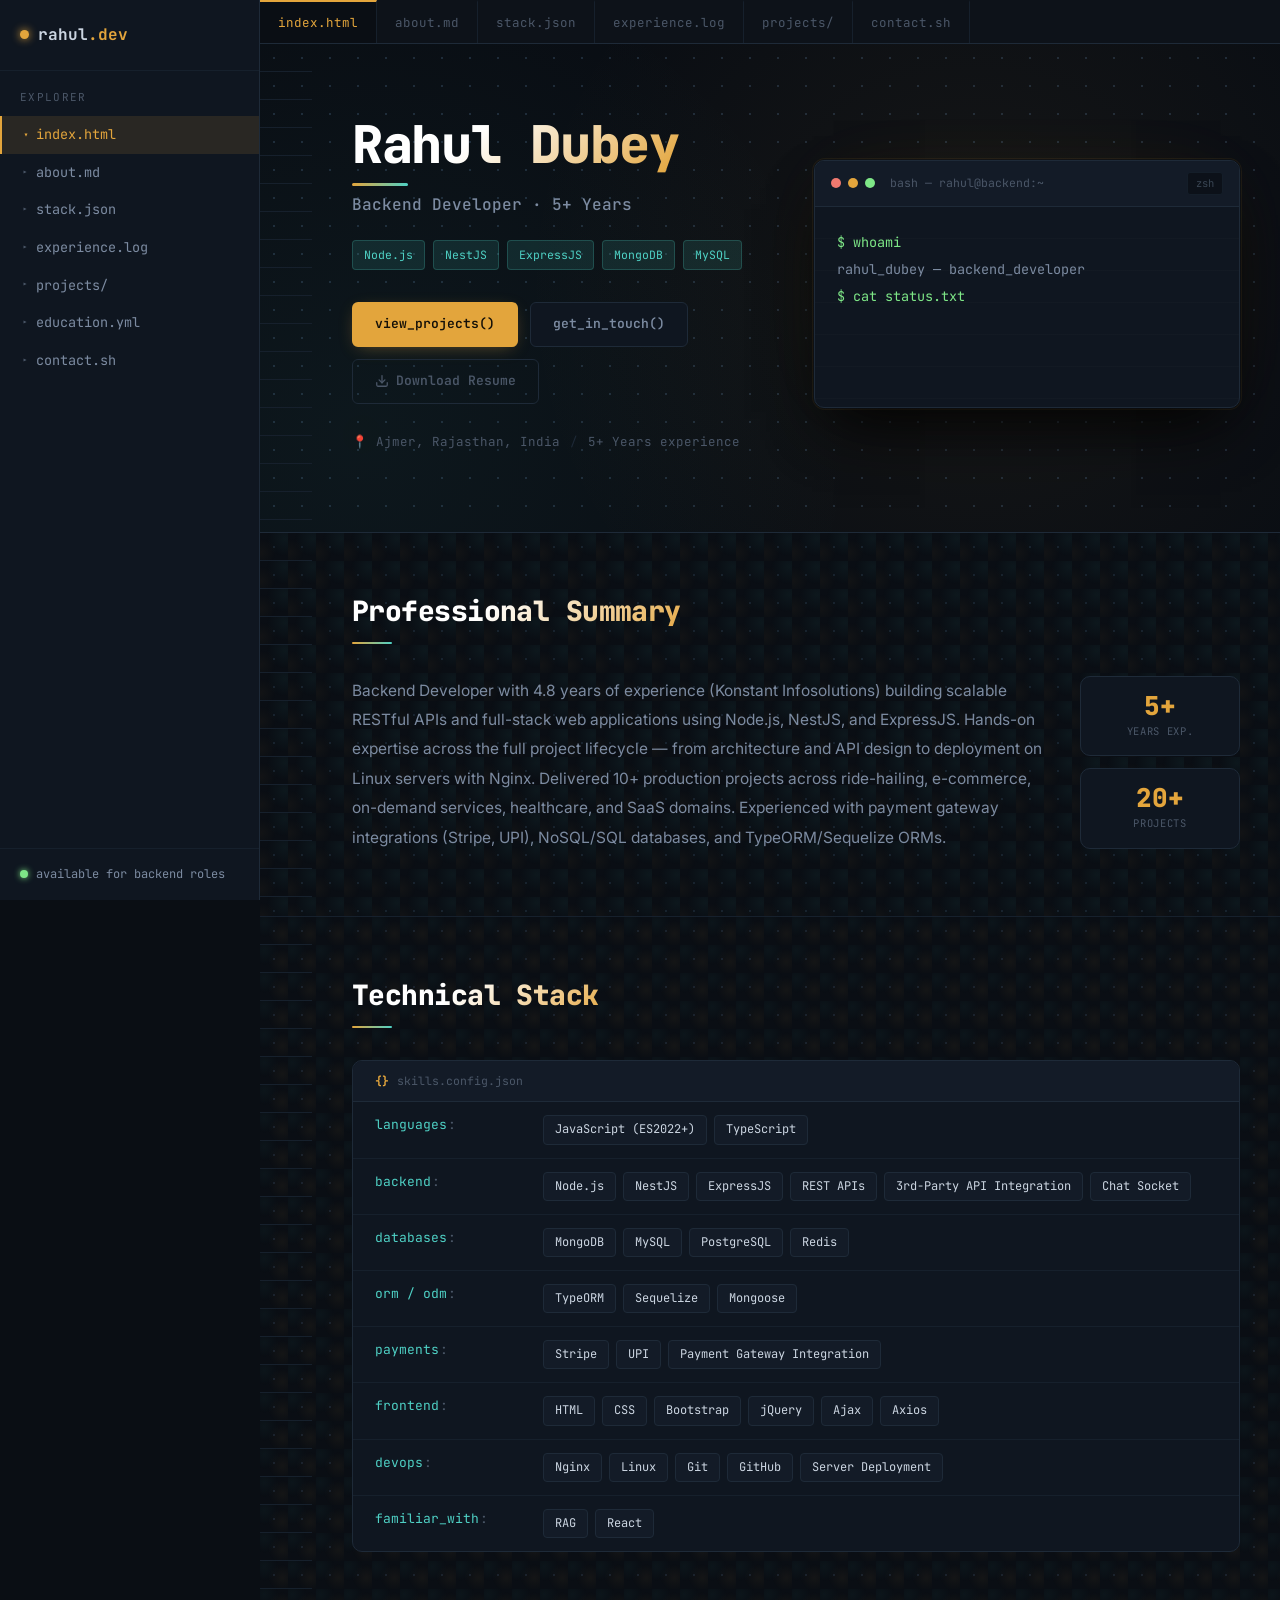
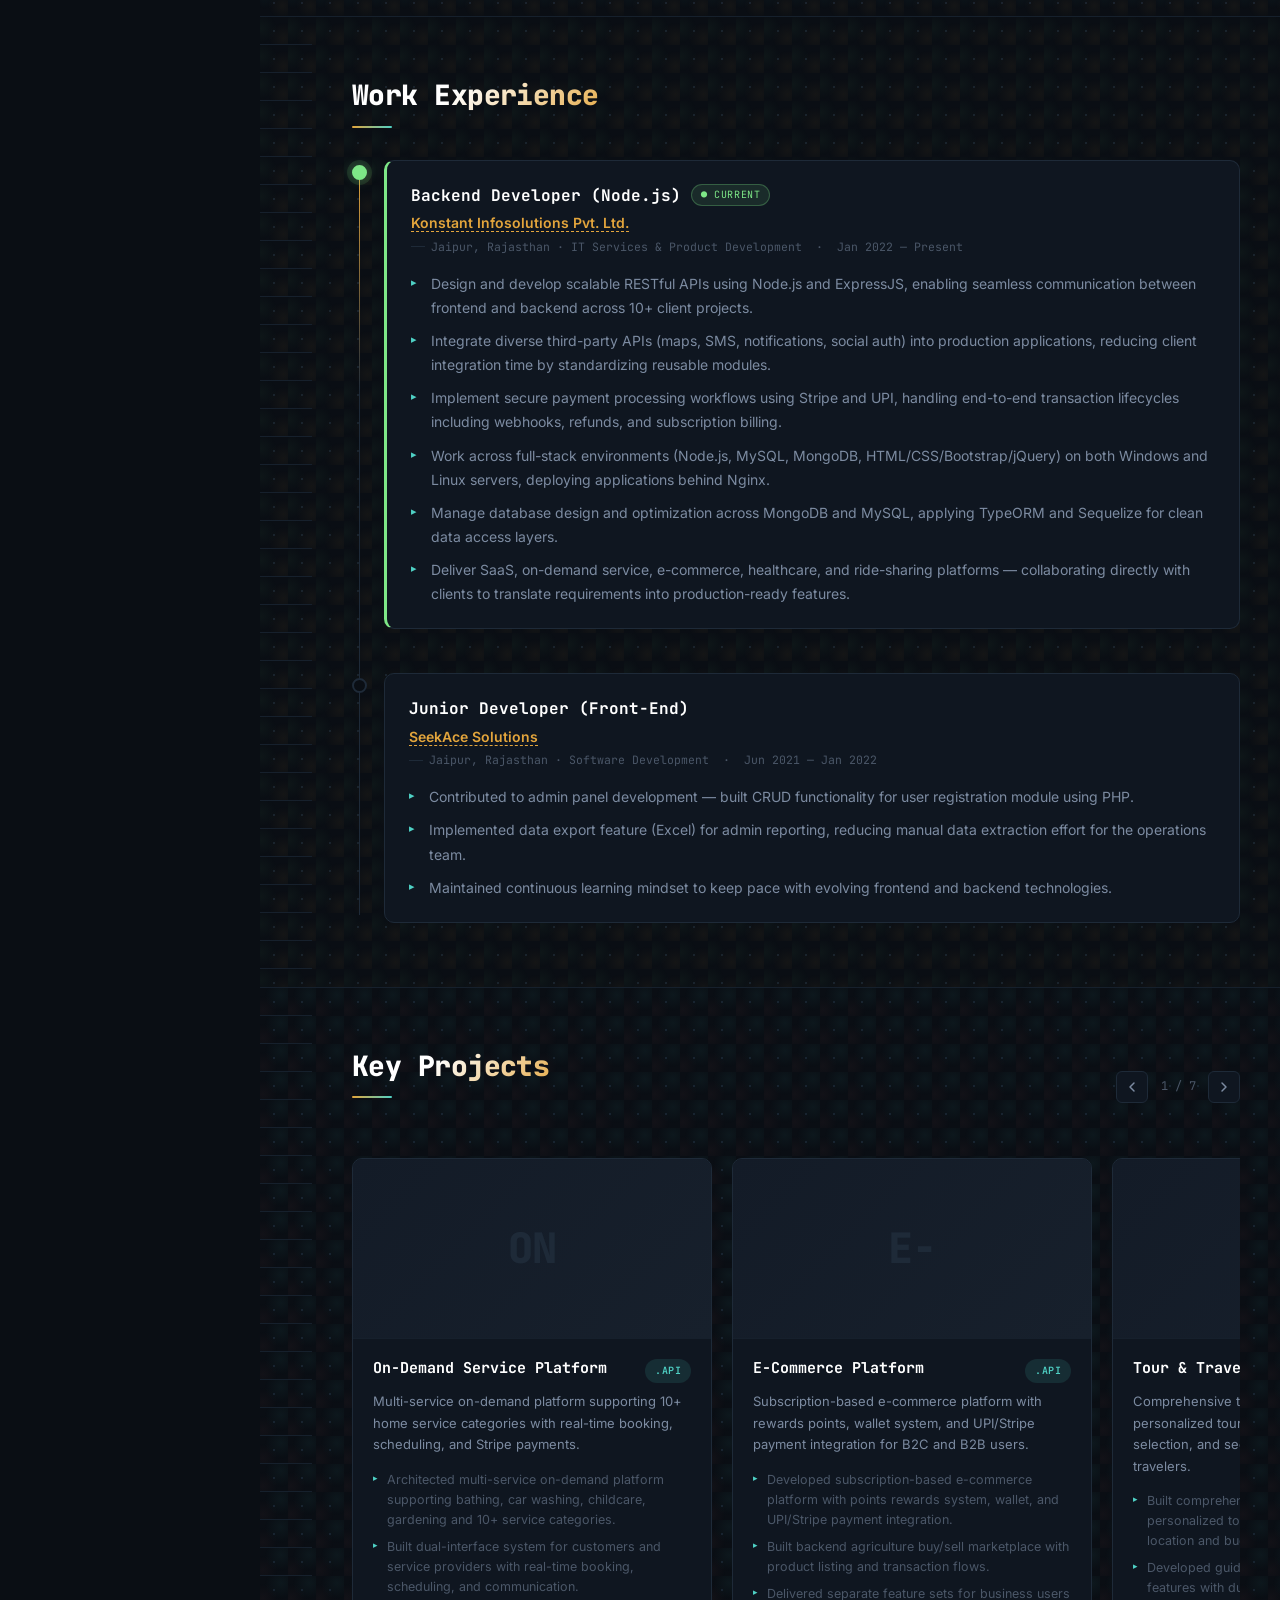
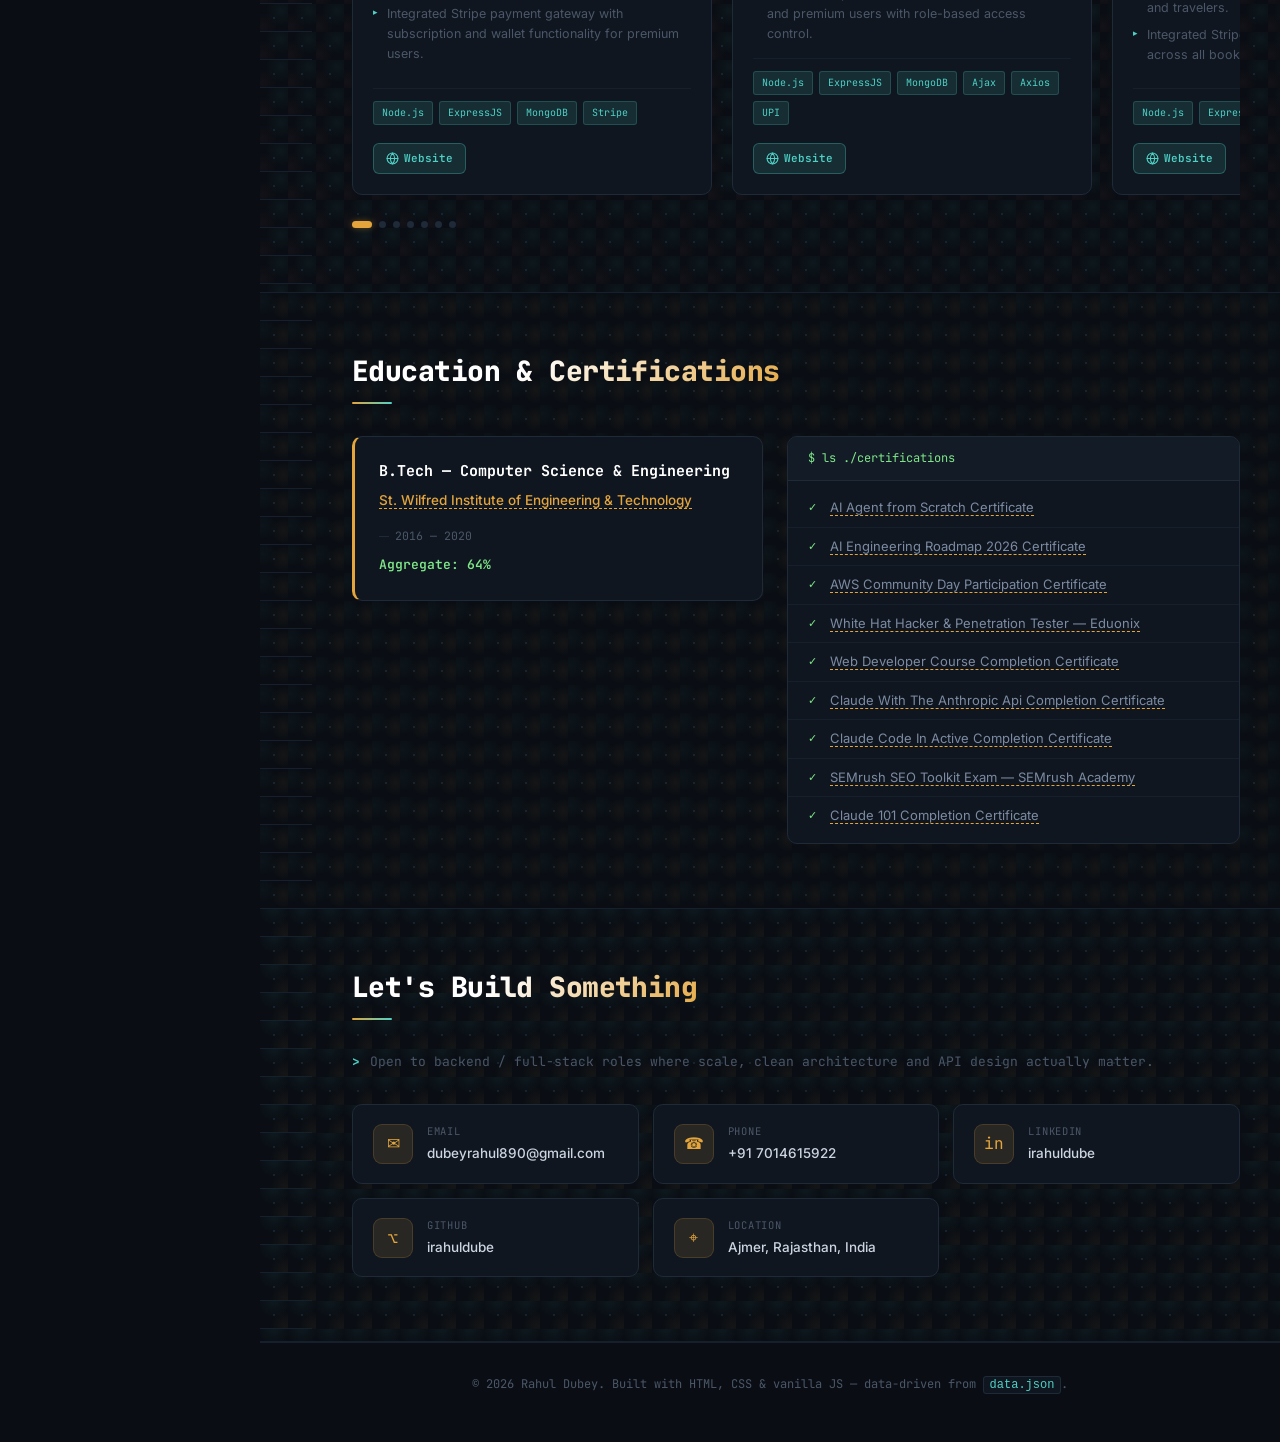
==== index.html @ 93c33868 "feat(portfolio): enhance resume data and developer experience - Add resume PDF file to portfolio (Ba" ====
<!DOCTYPE html>
<html lang="en">
<head>
<meta charset="UTF-8">
<meta name="viewport" content="width=device-width, initial-scale=1.0">
<title>Rahul Dubey — Backend Developer</title>
<meta name="description" content="Rahul Dubey — Backend Developer specializing in Node.js, NestJS, ExpressJS, MongoDB & MySQL. 5+ years building scalable RESTful APIs.">
<link rel="icon" href="data:image/svg+xml,<svg xmlns=%22http://www.w3.org/2000/svg%22 viewBox=%220 0 100 100%22><text y=%22.9em%22 font-size=%2290%22>⚙️</text></svg>">
<link rel="preconnect" href="https://fonts.googleapis.com">
<link rel="preconnect" href="https://fonts.gstatic.com" crossorigin>
<link href="https://fonts.googleapis.com/css2?family=JetBrains+Mono:wght@400;500;600;700;800&family=Inter:wght@400;500;600;700&display=swap" rel="stylesheet">
<link rel="stylesheet" href="style.css">
</head>
<body>

<!-- Boot / scanline overlay -->
<div class="boot-overlay" id="bootOverlay" aria-hidden="true">
  <div class="boot-text">
    <span class="boot-line">$ initializing session...</span>
    <span class="boot-line">$ loading data.json</span>
    <span class="boot-line">$ mounting components... <span class="boot-ok">OK</span></span>
  </div>
</div>

<div class="app" id="app">

  <!-- ============ SIDEBAR (file explorer) ============ -->
  <aside class="sidebar" id="sidebar">
    <div class="sidebar-brand">
      <span class="brand-dot"></span>
      <span class="brand-text">rahul<span class="accent">.dev</span></span>
    </div>

    <nav class="explorer" aria-label="Section navigation">
      <p class="explorer-label">EXPLORER</p>
      <ul class="file-tree">
        <li><a href="#hero" class="file-item active" data-target="hero"><span class="file-icon">▸</span>index.html</a></li>
        <li><a href="#about" class="file-item" data-target="about"><span class="file-icon">▸</span>about.md</a></li>
        <li><a href="#skills" class="file-item" data-target="skills"><span class="file-icon">▸</span>stack.json</a></li>
        <li><a href="#experience" class="file-item" data-target="experience"><span class="file-icon">▸</span>experience.log</a></li>
        <li><a href="#projects" class="file-item" data-target="projects"><span class="file-icon">▸</span>projects/</a></li>
        <li><a href="#education" class="file-item" data-target="education"><span class="file-icon">▸</span>education.yml</a></li>
        <li><a href="#contact" class="file-item" data-target="contact"><span class="file-icon">▸</span>contact.sh</a></li>
      </ul>
    </nav>

    <div class="sidebar-footer">
      <span class="status-dot" id="statusDot"></span>
      <span id="statusText">available for backend roles</span>
    </div>
  </aside>

  <!-- ============ MOBILE TOPBAR ============ -->
  <header class="topbar">
    <button class="menu-btn" id="menuBtn" aria-label="Toggle navigation" aria-expanded="false">
      <span></span><span></span><span></span>
    </button>
    <span class="topbar-title">irahuldube<span class="accent">.dev</span></span>
    <a class="topbar-cta" href="#contact">Contact</a>
  </header>

  <!-- ============ MAIN EDITOR PANE ============ -->
  <main class="editor" id="editor">

    <!-- Tab bar -->
    <div class="tabbar" id="tabbar">
      <button class="tab active" data-target="hero">index.html</button>
      <button class="tab" data-target="about">about.md</button>
      <button class="tab" data-target="skills">stack.json</button>
      <button class="tab" data-target="experience">experience.log</button>
      <button class="tab" data-target="projects">projects/</button>
      <button class="tab" data-target="contact">contact.sh</button>
    </div>

    <div class="editor-body">

      <!-- ===================== HERO ===================== -->
      <section id="hero" class="section hero-section">
        <div class="hero-bg-grid" aria-hidden="true"></div>
        <div class="gutter" aria-hidden="true"></div>
        <div class="section-content">

          <div class="hero-meta">
            <h1 id="heroName" class="hero-name"></h1>
            <p id="heroTitle" class="hero-title"></p>
            <div class="hero-tags" id="heroStack"></div>
            <div class="hero-actions">
              <a href="#projects" class="btn btn-primary">view_projects()</a>
              <a href="#contact" class="btn btn-ghost">get_in_touch()</a>
              <a id="resumeBtn" href="#" download class="btn btn-download" aria-label="Download Resume">
                <svg width="14" height="14" viewBox="0 0 24 24" fill="none" stroke="currentColor" stroke-width="2.2" stroke-linecap="round" stroke-linejoin="round" aria-hidden="true"><path d="M21 15v4a2 2 0 0 1-2 2H5a2 2 0 0 1-2-2v-4"/><polyline points="7 10 12 15 17 10"/><line x1="12" y1="15" x2="12" y2="3"/></svg>
                Download Resume
              </a>
            </div>
            <div class="hero-meta-row">
              <span id="heroLocation"></span>
              <span class="sep">/</span>
              <span id="heroExperience"></span>
            </div>
          </div>

          <div class="hero-terminal-wrap">
            <div class="terminal-window">
              <div class="terminal-titlebar">
                <span class="dot red"></span><span class="dot yellow"></span><span class="dot green"></span>
                <span class="terminal-name">bash — rahul@backend:~</span>
                <span class="terminal-tab-indicator">zsh</span>
              </div>
              <div class="terminal-body" id="terminalBody"></div>
            </div>
            <div class="terminal-glow" aria-hidden="true"></div>
          </div>

        </div>
      </section>

      <!-- ===================== ABOUT ===================== -->
      <section id="about" class="section">
        <div class="gutter" data-lines="10"></div>
        <div class="section-content">
          <h2 class="section-title">Professional Summary</h2>
          <div class="about-inner">
            <p class="prose" id="summaryText"></p>
            <div class="about-stats" id="aboutStats"></div>
          </div>
        </div>
      </section>

      <!-- ===================== SKILLS ===================== -->
      <section id="skills" class="section">
        <div class="gutter" data-lines="30"></div>
        <div class="section-content">
          <h2 class="section-title">Technical Stack</h2>
          <div class="config-block" id="skillsBlock">
            <div class="config-block-header">skills.config.json</div>
          </div>
        </div>
      </section>

      <!-- ===================== EXPERIENCE ===================== -->
      <section id="experience" class="section">
        <div class="gutter" data-lines="40"></div>
        <div class="section-content">
          <h2 class="section-title">Work Experience</h2>
          <div class="timeline" id="experienceList"></div>
        </div>
      </section>

      <!-- ===================== PROJECTS ===================== -->
      <section id="projects" class="section">
        <div class="gutter" data-lines="45"></div>
        <div class="section-content projects-section-content">
          <div class="projects-header">
            <h2 class="section-title">Key Projects</h2>
            <div class="carousel-nav" aria-label="Project navigation">
              <button class="carousel-btn" id="carouselPrev" aria-label="Previous project">
                <svg width="16" height="16" viewBox="0 0 24 24" fill="none" stroke="currentColor" stroke-width="2.2" stroke-linecap="round" stroke-linejoin="round"><polyline points="15 18 9 12 15 6"/></svg>
              </button>
              <span class="carousel-count" id="carouselCount"></span>
              <button class="carousel-btn" id="carouselNext" aria-label="Next project">
                <svg width="16" height="16" viewBox="0 0 24 24" fill="none" stroke="currentColor" stroke-width="2.2" stroke-linecap="round" stroke-linejoin="round"><polyline points="9 18 15 12 9 6"/></svg>
              </button>
            </div>
          </div>
          <div class="carousel-track-outer">
            <div class="project-carousel" id="projectCarousel"></div>
          </div>
          <div class="carousel-dots" id="carouselDots"></div>
        </div>
      </section>

      <!-- ===================== EDUCATION + CERTS ===================== -->
      <section id="education" class="section">
        <div class="gutter" data-lines="20"></div>
        <div class="section-content">
          <h2 class="section-title">Education &amp; Certifications</h2>
          <div class="edu-cert-grid">
            <div class="edu-block" id="eduBlock"></div>
            <div class="cert-block">
              <p class="cert-heading">$ ls ./certifications</p>
              <ul class="cert-list" id="certList"></ul>
            </div>
          </div>
        </div>
      </section>

      <!-- ===================== CONTACT ===================== -->
      <section id="contact" class="section contact-section">
        <div class="gutter" data-lines="15"></div>
        <div class="section-content">
          <h2 class="section-title">Let's Build Something</h2>
          <p class="contact-intro">Open to backend / full-stack roles where scale, clean architecture and API design actually matter.</p>
          <div class="contact-grid" id="contactGrid"></div>
        </div>
      </section>

      <footer class="site-footer">
        <p>&copy; <span id="year"></span> <span id="footerName"></span>. Built with HTML, CSS &amp; vanilla JS — data-driven from <code>data.json</code>.</p>
      </footer>

    </div>
  </main>
</div>

<script src="script.js"></script>
</body>
</html>
---- style.css ----
/* =========================================================
   TOKENS
========================================================= */
:root{
  --bg:            #0a0e14;
  --bg-editor:     #0d1219;
  --panel:         #0f1620;
  --panel-alt:     #131b27;
  --panel-hover:   #17202c;
  --border:        #1e2a38;
  --border-soft:   #16202c;

  --text:          #cbd5e1;
  --text-dim:      #7c8ba1;
  --text-faint:    #4b5768;

  --accent:        #e3a53c;   /* amber - primary */
  --accent-soft:   rgba(227,165,60,.12);
  --accent-2:      #4fd1c5;   /* teal - links / secondary */
  --accent-2-soft: rgba(79,209,197,.12);
  --accent-3:      #f0796f;   /* soft red - dot/tags */
  --mono-green:    #7ee787;   /* terminal prompt green */

  --font-mono: 'JetBrains Mono', ui-monospace, SFMono-Regular, Menlo, monospace;
  --font-body: 'Inter', -apple-system, BlinkMacSystemFont, sans-serif;

  --sidebar-w: 260px;
  --radius: 6px;
  --radius-lg: 10px;
}

*{ box-sizing:border-box; margin:0; padding:0; }
html{ scroll-behavior:smooth; }
body{
  background:var(--bg);
  color:var(--text);
  font-family:var(--font-body);
  font-size:15px;
  line-height:1.6;
  -webkit-font-smoothing:antialiased;
}
a{ color:inherit; text-decoration:none; }
ul{ list-style:none; }
img{ max-width:100%; display:block; }

::selection{ background:var(--accent-soft); color:var(--accent); }

::-webkit-scrollbar{ width:10px; height:10px; }
::-webkit-scrollbar-track{ background:var(--bg); }
::-webkit-scrollbar-thumb{ background:var(--border); border-radius:5px; }
::-webkit-scrollbar-thumb:hover{ background:#2a3a4d; }

:focus-visible{
  outline:2px solid var(--accent-2);
  outline-offset:2px;
  border-radius:2px;
}

@media (prefers-reduced-motion: reduce){
  *{ animation-duration:.01ms !important; animation-iteration-count:1 !important; transition-duration:.01ms !important; scroll-behavior:auto !important; }
}

/* =========================================================
   BOOT OVERLAY
========================================================= */
.boot-overlay{
  position:fixed; inset:0; z-index:999;
  background:var(--bg);
  display:flex; align-items:center; justify-content:center;
  font-family:var(--font-mono);
  animation: bootFade 1.4s ease forwards;
  animation-delay:.9s;
}
.boot-text{ display:flex; flex-direction:column; gap:8px; }
.boot-line{
  color:var(--text-dim); font-size:13px; opacity:0;
  animation: bootLine .4s ease forwards;
}
.boot-line:nth-child(1){ animation-delay:.05s; }
.boot-line:nth-child(2){ animation-delay:.35s; }
.boot-line:nth-child(3){ animation-delay:.65s; }
.boot-ok{ color:var(--mono-green); font-weight:600; }
@keyframes bootLine{ from{opacity:0; transform:translateY(4px);} to{opacity:1; transform:translateY(0);} }
@keyframes bootFade{ 0%,80%{opacity:1; visibility:visible;} 100%{opacity:0; visibility:hidden; pointer-events:none;} }

/* =========================================================
   LAYOUT SHELL
========================================================= */
.app{
  display:flex;
  min-height:100vh;
}

/* ---------- Sidebar ---------- */
.sidebar{
  width:var(--sidebar-w);
  flex-shrink:0;
  background:var(--panel);
  border-right:1px solid var(--border);
  position:sticky;
  top:0;
  height:100vh;
  display:flex;
  flex-direction:column;
  padding:22px 0 16px;
}
.sidebar-brand{
  display:flex; align-items:center; gap:9px;
  padding:0 20px 22px;
  font-family:var(--font-mono);
  font-weight:700;
  font-size:16px;
  border-bottom:1px solid var(--border-soft);
  margin-bottom:18px;
}
.brand-dot{
  width:9px; height:9px; border-radius:50%;
  background:var(--accent);
  box-shadow:0 0 8px var(--accent);
}
.accent{ color:var(--accent); }

.explorer-label{
  font-family:var(--font-mono);
  font-size:11px;
  letter-spacing:.12em;
  color:var(--text-faint);
  padding:0 20px 10px;
}
.file-tree{ display:flex; flex-direction:column; }
.file-item{
  display:flex; align-items:center; gap:8px;
  padding:8px 20px;
  font-family:var(--font-mono);
  font-size:13.5px;
  color:var(--text-dim);
  border-left:2px solid transparent;
  transition:.15s ease;
}
.file-icon{ font-size:10px; color:var(--text-faint); transition:.15s ease; }
.file-item:hover{ background:var(--panel-hover); color:var(--text); }
.file-item.active{
  color:var(--accent);
  background:var(--accent-soft);
  border-left-color:var(--accent);
}
.file-item.active .file-icon{ color:var(--accent); transform:rotate(90deg); }

.sidebar-footer{
  margin-top:auto;
  padding:16px 20px 0;
  border-top:1px solid var(--border-soft);
  display:flex; align-items:center; gap:8px;
  font-family:var(--font-mono);
  font-size:12px;
  color:var(--text-dim);
}
.status-dot{
  width:8px; height:8px; border-radius:50%;
  background:var(--mono-green);
  box-shadow:0 0 6px var(--mono-green);
  flex-shrink:0;
  animation:pulse 2s ease-in-out infinite;
}
@keyframes pulse{ 0%,100%{opacity:1;} 50%{opacity:.4;} }

/* ---------- Mobile topbar ---------- */
.topbar{
  display:none;
  position:sticky; top:0; z-index:50;
  background:var(--panel);
  border-bottom:1px solid var(--border);
  align-items:center;
  gap:14px;
  padding:14px 16px;
}
.menu-btn{
  background:none; border:none; cursor:pointer;
  width:22px; height:16px;
  display:flex; flex-direction:column; justify-content:space-between;
}
.menu-btn span{ display:block; height:2px; background:var(--text); border-radius:2px; }
.topbar-title{ font-family:var(--font-mono); font-weight:700; font-size:15px; flex:1; }
.topbar-cta{
  font-family:var(--font-mono); font-size:12.5px;
  color:var(--accent); border:1px solid var(--accent); border-radius:5px;
  padding:6px 12px;
}

/* =========================================================
   EDITOR / MAIN
========================================================= */
.editor{ flex:1; min-width:0; }

.tabbar{
  display:flex;
  background:var(--bg-editor);
  border-bottom:1px solid var(--border);
  position:sticky; top:0; z-index:40;
  overflow-x:auto;
  scrollbar-width:none;
}
.tabbar::-webkit-scrollbar{ display:none; }
.tab{
  font-family:var(--font-mono);
  font-size:12.5px;
  color:var(--text-faint);
  background:transparent;
  border:none; border-right:1px solid var(--border-soft);
  padding:12px 18px;
  cursor:pointer;
  white-space:nowrap;
  border-top:2px solid transparent;
  transition:.15s ease;
}
.tab:hover{ color:var(--text-dim); background:var(--panel); }
.tab.active{
  color:var(--accent);
  background:var(--bg);
  border-top-color:var(--accent);
}

.editor-body{ background:var(--bg); }

/* =========================================================
   SECTION SHARED BACKGROUND — matches hero dot-grid style
========================================================= */
.section{
  display:flex;
  border-bottom:1px solid var(--border-soft);
  scroll-margin-top:46px;
  position:relative;
  overflow:hidden;
}

/* per-section radial accent glows */
#about::before,
#skills::before,
#experience::before,
#projects::before,
#education::before,
#contact::before{
  content:'';
  position:absolute;
  inset:0;
  pointer-events:none;
  z-index:0;
  background-size: 28px 28px;
  background-image:
    radial-gradient(ellipse 1px 1px at center, var(--border-soft) 1px, transparent 0);
}
#about::before{
  background-image:
    radial-gradient(circle at 90% 20%, rgba(79,209,197,.05) 0%, transparent 55%),
    radial-gradient(circle at 5% 70%,  rgba(227,165,60,.04) 0%, transparent 45%),
    radial-gradient(ellipse 1px 1px at center, var(--border-soft) 1px, transparent 0);
}
#skills::before{
  background-image:
    radial-gradient(circle at 80% 60%, rgba(227,165,60,.05) 0%, transparent 50%),
    radial-gradient(circle at 15% 20%, rgba(79,209,197,.04) 0%, transparent 45%),
    radial-gradient(ellipse 1px 1px at center, var(--border-soft) 1px, transparent 0);
}
#experience::before{
  background-image:
    radial-gradient(circle at 5% 40%,  rgba(126,231,135,.04) 0%, transparent 50%),
    radial-gradient(circle at 85% 75%, rgba(227,165,60,.05) 0%, transparent 50%),
    radial-gradient(ellipse 1px 1px at center, var(--border-soft) 1px, transparent 0);
}
#projects::before{
  background-image:
    radial-gradient(circle at 75% 25%, rgba(79,209,197,.05) 0%, transparent 55%),
    radial-gradient(circle at 10% 80%, rgba(240,121,111,.04) 0%, transparent 45%),
    radial-gradient(ellipse 1px 1px at center, var(--border-soft) 1px, transparent 0);
}
#education::before{
  background-image:
    radial-gradient(circle at 85% 50%, rgba(227,165,60,.05) 0%, transparent 50%),
    radial-gradient(circle at 10% 30%, rgba(79,209,197,.04) 0%, transparent 45%),
    radial-gradient(ellipse 1px 1px at center, var(--border-soft) 1px, transparent 0);
}
#contact::before{
  background-image:
    radial-gradient(circle at 50% 0%,  rgba(79,209,197,.06) 0%, transparent 55%),
    radial-gradient(circle at 90% 90%, rgba(227,165,60,.05) 0%, transparent 45%),
    radial-gradient(ellipse 1px 1px at center, var(--border-soft) 1px, transparent 0);
}

/* push section content above the pseudo bg */
.section > .gutter,
.section > .section-content{
  position:relative;
  z-index:1;
}

.hero-section{ border-bottom:1px solid var(--border); }

/* ---- Section title — gradient + underline bar like hero name ---- */
.section-eyebrow{
  font-family:var(--font-mono);
  font-size:12px;
  color:var(--accent-2);
  margin-bottom:10px;
  letter-spacing:.04em;
  display:flex;
  align-items:center;
  gap:8px;
}
.section-eyebrow::before{
  content:'';
  display:inline-block;
  width:16px; height:1px;
  background:var(--accent-2);
  opacity:.5;
}

.section-title{
  font-family:var(--font-mono);
  font-weight:800;
  font-size:clamp(20px, 2.8vw, 28px);
  letter-spacing:-.02em;
  margin-bottom:32px;
  background:linear-gradient(135deg, #fff 40%, var(--accent) 100%);
  -webkit-background-clip:text;
  -webkit-text-fill-color:transparent;
  background-clip:text;
  display:inline-block;
}
.section-title::after{
  content:'';
  display:block;
  width:40px;
  height:2px;
  background:linear-gradient(90deg, var(--accent), var(--accent-2));
  border-radius:2px;
  margin-top:8px;
  -webkit-text-fill-color:initial;
}

.gutter{
  width:52px;
  flex-shrink:0;
  padding-top:56px;
  text-align:right;
  font-family:var(--font-mono);
  font-size:11.5px;
  color:var(--text-faint);
  user-select:none;
  display:none;
}
@media (min-width: 860px){ .gutter{ display:block; } }
.gutter::before{
  content: attr(data-lines);
  display:none;
}
.gutter{
  counter-reset: line;
}
.gutter{
  background-image: repeating-linear-gradient(
    to bottom,
    transparent 0,
    transparent 27px,
    var(--border-soft) 27px,
    var(--border-soft) 28px
  );
}

.section-content{
  flex:1;
  min-width:0;
  padding:56px 40px 64px;
}

.prose{
  color:var(--text-dim);
  font-size:15.5px;
  line-height:1.9;
}

/* =========================================================
   HERO
========================================================= */
.hero-section{
  position:relative;
  overflow:hidden;
  border-bottom:1px solid var(--border);
}

/* Dot-grid background */
.hero-bg-grid{
  position:absolute;
  inset:0;
  background-image:
    radial-gradient(circle at 70% 50%, rgba(227,165,60,.06) 0%, transparent 60%),
    radial-gradient(circle at 10% 80%, rgba(79,209,197,.05) 0%, transparent 50%),
    radial-gradient(ellipse 1px 1px at center, var(--border) 1px, transparent 0);
  background-size: auto, auto, 28px 28px;
  pointer-events:none;
  z-index:0;
}

.hero-section .section-content{
  position:relative;
  z-index:1;
  display:grid;
  grid-template-columns:1fr 1.05fr;
  gap:56px;
  align-items:center;
  padding-top:72px;
  padding-bottom:80px;
}

/* ---- Hero meta (left col) ---- */
.hero-eyebrow{
  display:flex;
  align-items:center;
  gap:8px;
  margin-bottom:20px;
}
.hero-eyebrow-dot{
  width:7px; height:7px; border-radius:50%;
  background:var(--mono-green);
  box-shadow:0 0 8px var(--mono-green);
  animation:pulse 2s ease-in-out infinite;
  flex-shrink:0;
}
.hero-eyebrow-text{
  font-family:var(--font-mono);
  font-size:12px;
  color:var(--text-faint);
  letter-spacing:.04em;
}

.hero-name{
  font-family:var(--font-mono);
  font-weight:800;
  font-size:clamp(32px, 4.8vw, 52px);
  letter-spacing:-.025em;
  line-height:1.1;
  margin-bottom:6px;

  /* gradient text */
  background:linear-gradient(135deg, #fff 30%, var(--accent) 80%, #f0b756 100%);
  -webkit-background-clip:text;
  -webkit-text-fill-color:transparent;
  background-clip:text;
}

/* animated underline accent */
.hero-name::after{
  content:'';
  display:block;
  width:56px;
  height:3px;
  background:linear-gradient(90deg, var(--accent), var(--accent-2));
  border-radius:2px;
  margin-top:10px;
  animation:slideIn .6s ease forwards;
}
@keyframes slideIn{
  from{ width:0; opacity:0; }
  to{ width:56px; opacity:1; }
}

.hero-title{
  font-family:var(--font-mono);
  font-size:16px;
  color:var(--text-dim);
  font-weight:500;
  margin-bottom:22px;
  margin-top:4px;
}
.hero-title span.hl{ color:var(--accent-2); }

.hero-tags{
  display:flex;
  flex-wrap:wrap;
  gap:8px;
  margin-bottom:32px;
}
.hero-tags .tag{
  font-family:var(--font-mono);
  font-size:11.5px;
  color:var(--accent-2);
  background:var(--accent-2-soft);
  border:1px solid rgba(79,209,197,.22);
  border-radius:4px;
  padding:5px 11px;
  transition:.15s ease;
}
.hero-tags .tag:hover{
  background:rgba(79,209,197,.18);
  border-color:rgba(79,209,197,.5);
}

.hero-actions{
  display:flex;
  gap:12px;
  flex-wrap:wrap;
  margin-bottom:28px;
}

.btn{
  font-family:var(--font-mono);
  font-size:13px;
  font-weight:600;
  padding:11px 22px;
  border-radius:var(--radius);
  transition:.18s ease;
  border:1px solid transparent;
  display:inline-flex;
  align-items:center;
  gap:6px;
  position:relative;
  overflow:hidden;
}
.btn::before{
  content:'';
  position:absolute;
  inset:0;
  background:rgba(255,255,255,.06);
  opacity:0;
  transition:.18s ease;
}
.btn:hover::before{ opacity:1; }

.btn-primary{
  background:var(--accent);
  color:#141008;
  box-shadow:0 4px 18px -6px rgba(227,165,60,.45);
}
.btn-primary:hover{
  background:#f0b756;
  transform:translateY(-2px);
  box-shadow:0 8px 24px -6px rgba(227,165,60,.55);
}
.btn-primary:active{ transform:translateY(0); }

.btn-ghost{
  border-color:var(--border);
  color:var(--text-dim);
  background:var(--panel);
}
.btn-ghost:hover{
  border-color:var(--accent-2);
  color:var(--accent-2);
  background:var(--accent-2-soft);
  transform:translateY(-2px);
}
.btn-ghost:active{ transform:translateY(0); }

.btn-download{
  border-color:var(--border);
  color:var(--text-faint);
  background:transparent;
  gap:7px;
}
.btn-download svg{ flex-shrink:0; transition:.18s ease; }
.btn-download:hover{
  border-color:var(--mono-green);
  color:var(--mono-green);
  background:rgba(126,231,135,.08);
  transform:translateY(-2px);
}
.btn-download:hover svg{ transform:translateY(2px); }
.btn-download:active{ transform:translateY(0); }

.hero-meta-row{
  font-family:var(--font-mono);
  font-size:12.5px;
  color:var(--text-faint);
  display:flex;
  gap:10px;
  align-items:center;
}
.sep{ color:var(--border); }

/* ---- Terminal (right col) ---- */
.hero-terminal-wrap{
  position:relative;
}
.terminal-glow{
  position:absolute;
  inset:-1px;
  border-radius:calc(var(--radius-lg) + 2px);
  background:transparent;
  box-shadow:
    0 0 0 1px rgba(227,165,60,.08),
    0 30px 60px -20px rgba(0,0,0,.7),
    0 0 80px -30px rgba(227,165,60,.12);
  pointer-events:none;
  z-index:0;
}
.terminal-window{
  position:relative;
  z-index:1;
  background:var(--panel);
  border:1px solid var(--border);
  border-radius:var(--radius-lg);
  overflow:hidden;
  box-shadow:0 24px 56px -20px rgba(0,0,0,.65);
}
.terminal-titlebar{
  display:flex;
  align-items:center;
  gap:7px;
  padding:11px 16px;
  background:var(--panel-alt);
  border-bottom:1px solid var(--border);
  user-select:none;
}
.dot{ width:10px; height:10px; border-radius:50%; }
.dot.red{ background:#f0796f; }
.dot.yellow{ background:#e3a53c; }
.dot.green{ background:#7ee787; }
.terminal-name{
  margin-left:8px;
  font-family:var(--font-mono);
  font-size:11.5px;
  color:var(--text-faint);
  flex:1;
}
.terminal-tab-indicator{
  font-family:var(--font-mono);
  font-size:10.5px;
  color:var(--text-faint);
  background:var(--bg);
  border:1px solid var(--border-soft);
  border-radius:3px;
  padding:2px 8px;
  opacity:.7;
}

.terminal-body{
  padding:22px 22px 28px;
  font-family:var(--font-mono);
  font-size:13.5px;
  line-height:2;
  min-height:200px;
  /* subtle scanline */
  background-image: repeating-linear-gradient(
    to bottom,
    transparent 0px,
    transparent 31px,
    rgba(255,255,255,.015) 31px,
    rgba(255,255,255,.015) 32px
  );
}
.term-line{ color:var(--text-dim); white-space:pre-wrap; word-break:break-word; }
.term-prompt{ color:var(--mono-green); }
.term-cursor{
  display:inline-block;
  width:8px; height:15px;
  background:var(--accent);
  margin-left:2px;
  animation:blink 1s step-end infinite;
  vertical-align:middle;
  border-radius:1px;
}
@keyframes blink{ 50%{ opacity:0; } }


/* =========================================================
   SKILLS (config block)
========================================================= */
.config-block{
  background:var(--panel);
  border:1px solid var(--border);
  border-radius:var(--radius-lg);
  overflow:hidden;
  font-family:var(--font-mono);
  font-size:13.5px;
}
.config-block-header{
  padding:11px 22px;
  background:var(--panel-alt);
  border-bottom:1px solid var(--border);
  font-size:11.5px;
  color:var(--text-faint);
  display:flex;
  align-items:center;
  gap:8px;
}
.config-block-header::before{
  content:'{}';
  color:var(--accent);
  font-weight:700;
}
.config-row{
  display:flex;
  gap:18px;
  padding:13px 22px;
  border-bottom:1px solid var(--border-soft);
  align-items:flex-start;
  transition:background .15s;
}
.config-row:last-child{ border-bottom:none; }
.config-row:hover{ background:var(--panel-hover); }
.config-key{
  color:var(--accent-2);
  min-width:150px;
  flex-shrink:0;
  font-size:13px;
}
.config-key::after{ content:':'; color:var(--text-faint); margin-left:1px; }
.config-values{ display:flex; flex-wrap:wrap; gap:7px; }
.config-values .chip{
  color:var(--text);
  background:var(--panel-alt);
  border:1px solid var(--border);
  border-radius:4px;
  padding:4px 11px;
  font-size:12px;
  white-space:nowrap;
  transition:.15s;
}
.config-values .chip:hover{
  border-color:var(--accent-2);
  color:var(--accent-2);
  background:var(--accent-2-soft);
}

/* =========================================================
   EXPERIENCE (timeline)
========================================================= */
.timeline{ position:relative; padding-left:32px; }
.timeline::before{
  content:'';
  position:absolute; left:7px; top:8px; bottom:8px;
  width:1px;
  background:linear-gradient(to bottom, var(--accent) 0%, var(--border) 30%, var(--border) 100%);
}
.timeline-item{
  position:relative;
  padding-bottom:44px;
}
.timeline-item:last-child{ padding-bottom:0; }

.timeline-dot{
  position:absolute; left:-32px; top:5px;
  width:15px; height:15px; border-radius:50%;
  background:var(--bg);
  border:2px solid var(--border);
  transition:.2s;
}
.timeline-item.current .timeline-dot{
  border-color:var(--mono-green);
  background:var(--mono-green);
  box-shadow:0 0 0 5px rgba(126,231,135,.12), 0 0 12px rgba(126,231,135,.3);
}

.timeline-card{
  background:var(--panel);
  border:1px solid var(--border);
  border-radius:var(--radius-lg);
  padding:22px 24px;
  transition:.2s ease;
}
.timeline-card:hover{
  border-color:rgba(227,165,60,.3);
  box-shadow:0 8px 30px -12px rgba(0,0,0,.5);
}
.timeline-item.current .timeline-card{
  border-left:3px solid var(--mono-green);
}

.timeline-header{
  display:flex; flex-wrap:wrap; align-items:center; gap:10px;
  margin-bottom:4px;
}
.timeline-role{
  font-family:var(--font-mono);
  font-weight:700;
  font-size:16px;
  color:#fff;
}
.timeline-badge{
  font-family:var(--font-mono);
  font-size:10px;
  color:var(--mono-green);
  background:rgba(126,231,135,.1);
  border:1px solid rgba(126,231,135,.28);
  border-radius:20px;
  padding:2px 9px;
  text-transform:uppercase;
  letter-spacing:.06em;
}
.timeline-company{
  color:var(--accent);
  font-weight:600;
  font-size:14px;
  margin-bottom:3px;
}
.timeline-sub{
  font-family:var(--font-mono);
  font-size:11.5px;
  color:var(--text-faint);
  margin-bottom:16px;
  display:flex;
  align-items:center;
  gap:6px;
}
.timeline-sub::before{
  content:'';
  display:inline-block;
  width:14px; height:1px;
  background:var(--border);
}
.timeline-points{ display:flex; flex-direction:column; gap:9px; }
.timeline-points li{
  color:var(--text-dim);
  font-size:14px;
  line-height:1.72;
  padding-left:20px;
  position:relative;
}
.timeline-points li::before{
  content:'▸';
  position:absolute; left:0; top:1px;
  color:var(--accent-2);
  font-size:11px;
}

/* =========================================================
   PROJECTS — HORIZONTAL CAROUSEL
========================================================= */
.projects-section-content{
  padding-right:40px;
  overflow:visible;
}
@media (max-width:480px){ .projects-section-content{ padding-right:16px; } }

.projects-header{
  display:flex;
  align-items:center;
  justify-content:space-between;
  margin-bottom:0;
}

/* nav controls */
.carousel-nav{
  display:flex;
  align-items:center;
  gap:10px;
  flex-shrink:0;
}
.carousel-btn{
  width:32px; height:32px;
  border-radius:var(--radius);
  border:1px solid var(--border);
  background:var(--panel);
  color:var(--text-dim);
  display:flex; align-items:center; justify-content:center;
  cursor:pointer;
  transition:.15s ease;
  flex-shrink:0;
}
.carousel-btn:hover{
  border-color:var(--accent);
  color:var(--accent);
  background:var(--accent-soft);
}
.carousel-count{
  font-family:var(--font-mono);
  font-size:12px;
  color:var(--text-faint);
  min-width:40px;
  text-align:center;
}

/* scroll track */
.carousel-track-outer{
  margin-top:28px;
  overflow:hidden;
}
.project-carousel{
  display:flex;
  gap:20px;
  overflow-x:auto;
  scroll-snap-type:x mandatory;
  -webkit-overflow-scrolling:touch;
  scrollbar-width:none;
  padding-bottom:6px;
}
.project-carousel::-webkit-scrollbar{ display:none; }

/* dots */
.carousel-dots{
  display:flex;
  gap:7px;
  margin-top:20px;
  flex-wrap:wrap;
}
.carousel-dot{
  width:7px; height:7px; border-radius:50%;
  background:var(--border);
  border:none; cursor:pointer;
  padding:0;
  transition:.2s ease;
}
.carousel-dot.active{
  background:var(--accent);
  width:20px;
  border-radius:4px;
  box-shadow:0 0 6px rgba(227,165,60,.4);
}

/* ---- Project Card ---- */
.pcard{
  flex:0 0 360px;
  scroll-snap-align:start;
  background:var(--panel);
  border:1px solid var(--border);
  border-radius:var(--radius-lg);
  overflow:hidden;
  display:flex;
  flex-direction:column;
  transition:.22s ease;
  position:relative;
}
.pcard::before{
  content:'';
  position:absolute;
  top:0; left:0; right:0;
  height:2px;
  background:linear-gradient(90deg, var(--accent-2), transparent);
  opacity:0;
  transition:.22s ease;
}
.pcard:hover{
  border-color:rgba(79,209,197,.35);
  transform:translateY(-4px);
  box-shadow:0 20px 40px -16px rgba(0,0,0,.7), 0 0 0 1px rgba(79,209,197,.1);
}
.pcard:hover::before{ opacity:1; }

/* image / placeholder */
.pcard-img{
  width:100%;
  height:180px;
  object-fit:cover;
  display:block;
  border-bottom:1px solid var(--border-soft);
  background:var(--panel-alt);
}
.pcard-img-placeholder{
  display:flex;
  align-items:center;
  justify-content:center;
  background:linear-gradient(135deg, var(--panel-alt) 0%, var(--panel-hover) 100%);
  border-bottom:1px solid var(--border-soft);
}
.pcard-img-label{
  font-family:var(--font-mono);
  font-weight:800;
  font-size:42px;
  color:var(--border);
  letter-spacing:-.02em;
  user-select:none;
}

/* body */
.pcard-body{
  display:flex;
  flex-direction:column;
  flex:1;
  padding:20px;
  gap:14px;
}
.pcard-head{ display:flex; flex-direction:column; gap:8px; }
.pcard-title-row{
  display:flex;
  align-items:flex-start;
  justify-content:space-between;
  gap:10px;
}
.pcard-name{
  font-family:var(--font-mono);
  font-weight:700;
  font-size:15px;
  color:#fff;
  line-height:1.3;
}
.pcard-ext{
  font-family:var(--font-mono);
  font-size:10px;
  border-radius:20px;
  padding:3px 9px;
  text-transform:uppercase;
  flex-shrink:0;
  letter-spacing:.04em;
  font-weight:600;
  border:1px solid transparent;
}
.pcard-desc{
  font-size:13px;
  color:var(--text-dim);
  line-height:1.65;
}

/* bullet points */
.pcard-points{
  display:flex;
  flex-direction:column;
  gap:7px;
  flex:1;
}
.pcard-points li{
  font-size:12.5px;
  color:var(--text-faint);
  line-height:1.6;
  padding-left:14px;
  position:relative;
}
.pcard-points li::before{
  content:'▸';
  position:absolute; left:0; top:1px;
  color:var(--accent-2);
  font-size:9px;
}

/* stack chips */
.pcard-stack{
  display:flex;
  flex-wrap:wrap;
  gap:6px;
  padding-top:12px;
  border-top:1px solid var(--border-soft);
}
.pcard-stack span{
  font-family:var(--font-mono);
  font-size:10px;
  color:var(--accent-2);
  border:1px solid rgba(79,209,197,.2);
  border-radius:3px;
  padding:3px 8px;
  background:var(--accent-2-soft);
}

/* links row */
.pcard-links{
  display:flex;
  flex-wrap:wrap;
  gap:8px;
  padding-top:4px;
}
.pcard-link{
  display:inline-flex;
  align-items:center;
  gap:5px;
  font-family:var(--font-mono);
  font-size:11px;
  font-weight:600;
  padding:6px 12px;
  border-radius:var(--radius);
  border:1px solid;
  transition:.15s ease;
  text-decoration:none;
}
.pcard-link-web{
  color:var(--accent-2);
  border-color:rgba(79,209,197,.3);
  background:var(--accent-2-soft);
}
.pcard-link-web:hover{
  background:rgba(79,209,197,.2);
  border-color:var(--accent-2);
}
.pcard-link-play{
  color:var(--mono-green);
  border-color:rgba(126,231,135,.3);
  background:rgba(126,231,135,.08);
}
.pcard-link-play:hover{
  background:rgba(126,231,135,.16);
  border-color:var(--mono-green);
}
.pcard-link-apple{
  color:var(--text-dim);
  border-color:var(--border);
  background:var(--panel-alt);
}
.pcard-link-apple:hover{
  color:#fff;
  border-color:var(--text-dim);
  background:var(--panel-hover);
}

/* =========================================================
   ABOUT
========================================================= */
.about-inner{
  display:grid;
  grid-template-columns:minmax(0,1fr) auto;
  gap:32px;
  align-items:start;
}

.prose strong{ color:var(--text); font-weight:600; }

.about-stats{
  display:flex;
  flex-direction:column;
  gap:12px;
  min-width:160px;
}
.stat-card{
  background:var(--panel);
  border:1px solid var(--border);
  border-radius:var(--radius-lg);
  padding:16px 20px;
  text-align:center;
  transition:.15s;
}
.stat-card:hover{ border-color:rgba(227,165,60,.3); }
.stat-num{
  font-family:var(--font-mono);
  font-weight:800;
  font-size:26px;
  color:var(--accent);
  line-height:1;
  margin-bottom:4px;
}
.stat-label{
  font-family:var(--font-mono);
  font-size:10.5px;
  color:var(--text-faint);
  text-transform:uppercase;
  letter-spacing:.06em;
}

/* =========================================================
   EDUCATION + CERTS
========================================================= */
.edu-cert-grid{
  display:grid;
  grid-template-columns:1fr 1.1fr;
  gap:24px;
  align-items:start;
}

.edu-block{
  background:var(--panel);
  border:1px solid var(--border);
  border-left:3px solid var(--accent);
  border-radius:var(--radius-lg);
  padding:24px;
}
.edu-degree{
  font-family:var(--font-mono);
  font-weight:700;
  color:#fff;
  font-size:15px;
  margin-bottom:8px;
  line-height:1.4;
}
.edu-institute{
  color:var(--accent);
  font-size:13.5px;
  margin-bottom:8px;
  font-weight:500;
}
.edu-duration{
  font-family:var(--font-mono);
  font-size:11.5px;
  color:var(--text-faint);
  margin-bottom:10px;
  display:inline-flex;
  align-items:center;
  gap:6px;
}
.edu-duration::before{
  content:'';
  display:inline-block;
  width:10px; height:1px;
  background:var(--border);
}
.edu-detail{
  font-size:13px;
  color:var(--mono-green);
  font-family:var(--font-mono);
  font-weight:600;
}

.cert-block{
  background:var(--panel);
  border:1px solid var(--border);
  border-radius:var(--radius-lg);
  overflow:hidden;
}
.cert-heading{
  font-family:var(--font-mono);
  font-size:12px;
  color:var(--mono-green);
  padding:12px 20px;
  background:var(--panel-alt);
  border-bottom:1px solid var(--border);
}
.cert-list{ display:flex; flex-direction:column; padding:8px 0; }
.cert-list li{
  font-size:13px;
  color:var(--text-dim);
  padding:9px 20px 9px 42px;
  position:relative;
  line-height:1.5;
  border-bottom:1px solid var(--border-soft);
  transition:.15s;
}
.cert-list li:last-child{ border-bottom:none; }
.cert-list li:hover{ background:var(--panel-hover); color:var(--text); }
.cert-list li::before{
  content:'✓';
  position:absolute; left:20px; top:10px;
  color:var(--mono-green);
  font-size:11px;
  font-family:var(--font-mono);
}

/* =========================================================
   CONTACT
========================================================= */
.contact-section .section-content{ max-width:100%; }
#about .section-content{ max-width:100%; }

.contact-intro{
  font-family:var(--font-mono);
  font-size:13px;
  color:var(--text-faint);
  margin-bottom:32px;
  display:flex;
  align-items:center;
  gap:10px;
}
.contact-intro::before{
  content:'>';
  color:var(--accent-2);
  font-weight:700;
}

.contact-grid{
  display:grid;
  grid-template-columns:repeat(auto-fit, minmax(240px, 1fr));
  gap:14px;
}
.contact-card{
  background:var(--panel);
  border:1px solid var(--border);
  border-radius:var(--radius-lg);
  padding:18px 20px;
  transition:.18s ease;
  display:flex;
  align-items:center;
  gap:14px;
  position:relative;
  overflow:hidden;
}
.contact-card::after{
  content:'';
  position:absolute;
  bottom:0; left:0; right:0;
  height:2px;
  background:linear-gradient(90deg, var(--accent), transparent);
  transform:scaleX(0);
  transform-origin:left;
  transition:.2s ease;
}
.contact-card:hover{
  border-color:rgba(227,165,60,.3);
  background:var(--panel-hover);
  transform:translateY(-2px);
  box-shadow:0 8px 24px -10px rgba(0,0,0,.5);
}
.contact-card:hover::after{ transform:scaleX(1); }

.contact-icon{
  font-family:var(--font-mono);
  font-size:16px;
  width:40px; height:40px;
  display:flex; align-items:center; justify-content:center;
  background:var(--accent-soft);
  color:var(--accent);
  border-radius:9px;
  flex-shrink:0;
  border:1px solid rgba(227,165,60,.18);
  transition:.18s;
}
.contact-card:hover .contact-icon{
  background:rgba(227,165,60,.2);
  border-color:rgba(227,165,60,.4);
}
.contact-label{
  font-family:var(--font-mono);
  font-size:10.5px;
  color:var(--text-faint);
  margin-bottom:3px;
  text-transform:uppercase;
  letter-spacing:.07em;
}
.contact-value{
  font-size:13.5px;
  color:var(--text);
  word-break:break-word;
  font-weight:500;
}

.site-footer{
  padding:32px 40px 48px;
  font-family:var(--font-mono);
  font-size:12px;
  color:var(--text-faint);
  text-align:center;
  border-top:1px solid var(--border-soft);
}
.site-footer code{
  background:var(--panel);
  border:1px solid var(--border);
  border-radius:3px;
  padding:1px 6px;
  color:var(--accent-2);
}

/* =========================================================
   RESPONSIVE — full mobile / tablet / desktop
========================================================= */

/* ---- DESKTOP baseline sidebar drawer ---- */
@media (max-width: 860px){
  .app{ display:block; }
  .topbar{ display:flex; }
  .sidebar{
    position:fixed;
    top:0; left:0; bottom:0;
    z-index:60;
    transform:translateX(-100%);
    transition:transform .25s ease;
    box-shadow:20px 0 40px rgba(0,0,0,.4);
  }
  .sidebar.open{ transform:translateX(0); }
  .editor{ width:100%; }

  /* tabbar — hide on mobile, shown as drawer only */
  .tabbar{ top:53px; } /* below topbar */
}

/* ---- TABLET  481px – 860px ---- */
@media (min-width:481px) and (max-width:860px){
  .section-content{ padding:44px 28px 56px; }

  /* hero */
  .hero-section .section-content{
    grid-template-columns:1fr;
    padding-top:44px;
    padding-bottom:56px;
    gap:36px;
  }
  .hero-name{ font-size:clamp(28px, 5vw, 40px); }
  .hero-actions{ flex-wrap:wrap; gap:10px; }
  .btn{ font-size:12.5px; padding:10px 18px; }

  /* about */
  .about-inner{ grid-template-columns:1fr; gap:24px; }
  .about-stats{ flex-direction:row; min-width:0; }
  .stat-card{ flex:1; }

  /* skills */
  .config-row{ flex-direction:column; gap:10px; }
  .config-key{ min-width:0; }

  /* experience */
  .timeline{ padding-left:24px; }
  .timeline-dot{ left:-24px; }
  .timeline-card{ padding:18px 20px; }
  .timeline-role{ font-size:15px; }

  /* projects carousel */
  .projects-header{ flex-wrap:wrap; gap:12px; }
  .pcard{ flex:0 0 320px; }
  .carousel-dots{ margin-top:14px; }

  /* edu + certs */
  .edu-cert-grid{ grid-template-columns:1fr; }

  /* contact */
  .contact-grid{ grid-template-columns:1fr 1fr; }
}

/* ---- MOBILE  ≤480px ---- */
@media (max-width:480px){
  :root{ --radius-lg: 8px; }

  .section-content{ padding:32px 16px 44px; }

  /* tabbar scroll on small screens */
  .tab{ padding:10px 14px; font-size:11.5px; }

  /* hero */
  .hero-section .section-content{
    grid-template-columns:1fr;
    padding-top:32px;
    padding-bottom:44px;
    gap:32px;
  }
  .hero-name{ font-size:clamp(26px, 8vw, 36px); }
  .hero-title{ font-size:14px; }
  .hero-tags{ gap:6px; }
  .hero-tags .tag{ font-size:11px; padding:4px 9px; }
  .hero-actions{
    flex-direction:column;
    align-items:stretch;
    gap:10px;
  }
  .btn{
    font-size:12.5px;
    padding:12px 16px;
    justify-content:center;
    width:100%;
  }
  .hero-meta-row{ flex-wrap:wrap; gap:6px; font-size:11.5px; }

  /* terminal */
  .terminal-body{ padding:16px; font-size:12.5px; min-height:160px; }
  .terminal-name{ font-size:10.5px; }
  .terminal-tab-indicator{ display:none; }

  /* section titles */
  .section-title{ font-size:clamp(18px, 5.5vw, 24px); margin-bottom:24px; }
  .section-eyebrow{ font-size:11px; }

  /* about */
  .about-inner{ grid-template-columns:1fr; gap:20px; }
  .about-stats{ flex-direction:row; flex-wrap:wrap; min-width:0; gap:10px; }
  .stat-card{ flex:1; min-width:100px; padding:14px 12px; }
  .stat-num{ font-size:22px; }
  .prose{ font-size:14.5px; }

  /* skills */
  .config-row{ flex-direction:column; gap:10px; padding:12px 16px; }
  .config-key{ min-width:0; }
  .config-block-header{ padding:10px 16px; font-size:11px; }

  /* experience */
  .timeline{ padding-left:20px; }
  .timeline::before{ left:5px; }
  .timeline-dot{ left:-20px; width:12px; height:12px; top:6px; }
  .timeline-card{ padding:16px; }
  .timeline-role{ font-size:14.5px; }
  .timeline-company{ font-size:13px; }
  .timeline-sub{ font-size:11px; flex-wrap:wrap; }
  .timeline-points li{ font-size:13px; }
  .timeline-item{ padding-bottom:32px; }

  /* projects carousel */
  .projects-header{ flex-wrap:wrap; gap:12px; }
  .pcard{ flex:0 0 calc(100vw - 52px); }
  .carousel-track-outer{ margin-top:20px; }
  .carousel-dots{ margin-top:14px; }
  .pcard-body{ padding:16px; gap:12px; }
  .pcard-name{ font-size:14px; }
  .pcard-desc{ font-size:12.5px; }
  .pcard-img{ height:150px; }
  .pcard-img-label{ font-size:34px; }
  .pcard-links{ gap:6px; }
  .pcard-link{ font-size:10.5px; padding:5px 10px; }
  .carousel-btn{ width:28px; height:28px; }

  /* education + certs */
  .edu-cert-grid{ grid-template-columns:1fr; gap:16px; }
  .edu-block{ padding:18px; }
  .edu-degree{ font-size:14px; }
  .cert-list li{ padding:8px 16px 8px 36px; font-size:12.5px; }
  .cert-list li::before{ left:16px; }

  /* contact */
  .contact-grid{ grid-template-columns:1fr; gap:10px; }
  .contact-card{ padding:14px 16px; }
  .contact-intro{ font-size:12px; }

  /* footer */
  .site-footer{ padding:24px 16px 36px; font-size:11px; }
}

/* body scroll lock when drawer open */
body.no-scroll{ overflow:hidden; }
.sidebar-scrim{
  display:none;
  position:fixed; inset:0; z-index:55;
  background:rgba(0,0,0,.5);
}
.sidebar-scrim.show{ display:block; }

/* ---- record links ---- */
.record-link{
  color:inherit;
  text-decoration:none;
  border-bottom:1px dashed var(--accent);
  transition:color .2s,border-color .2s;
}
.record-link:hover{
  color:var(--accent);
  border-bottom-style:solid;
}
a.project-name.record-link{
  font-size:inherit;
  font-weight:inherit;
  letter-spacing:inherit;
}
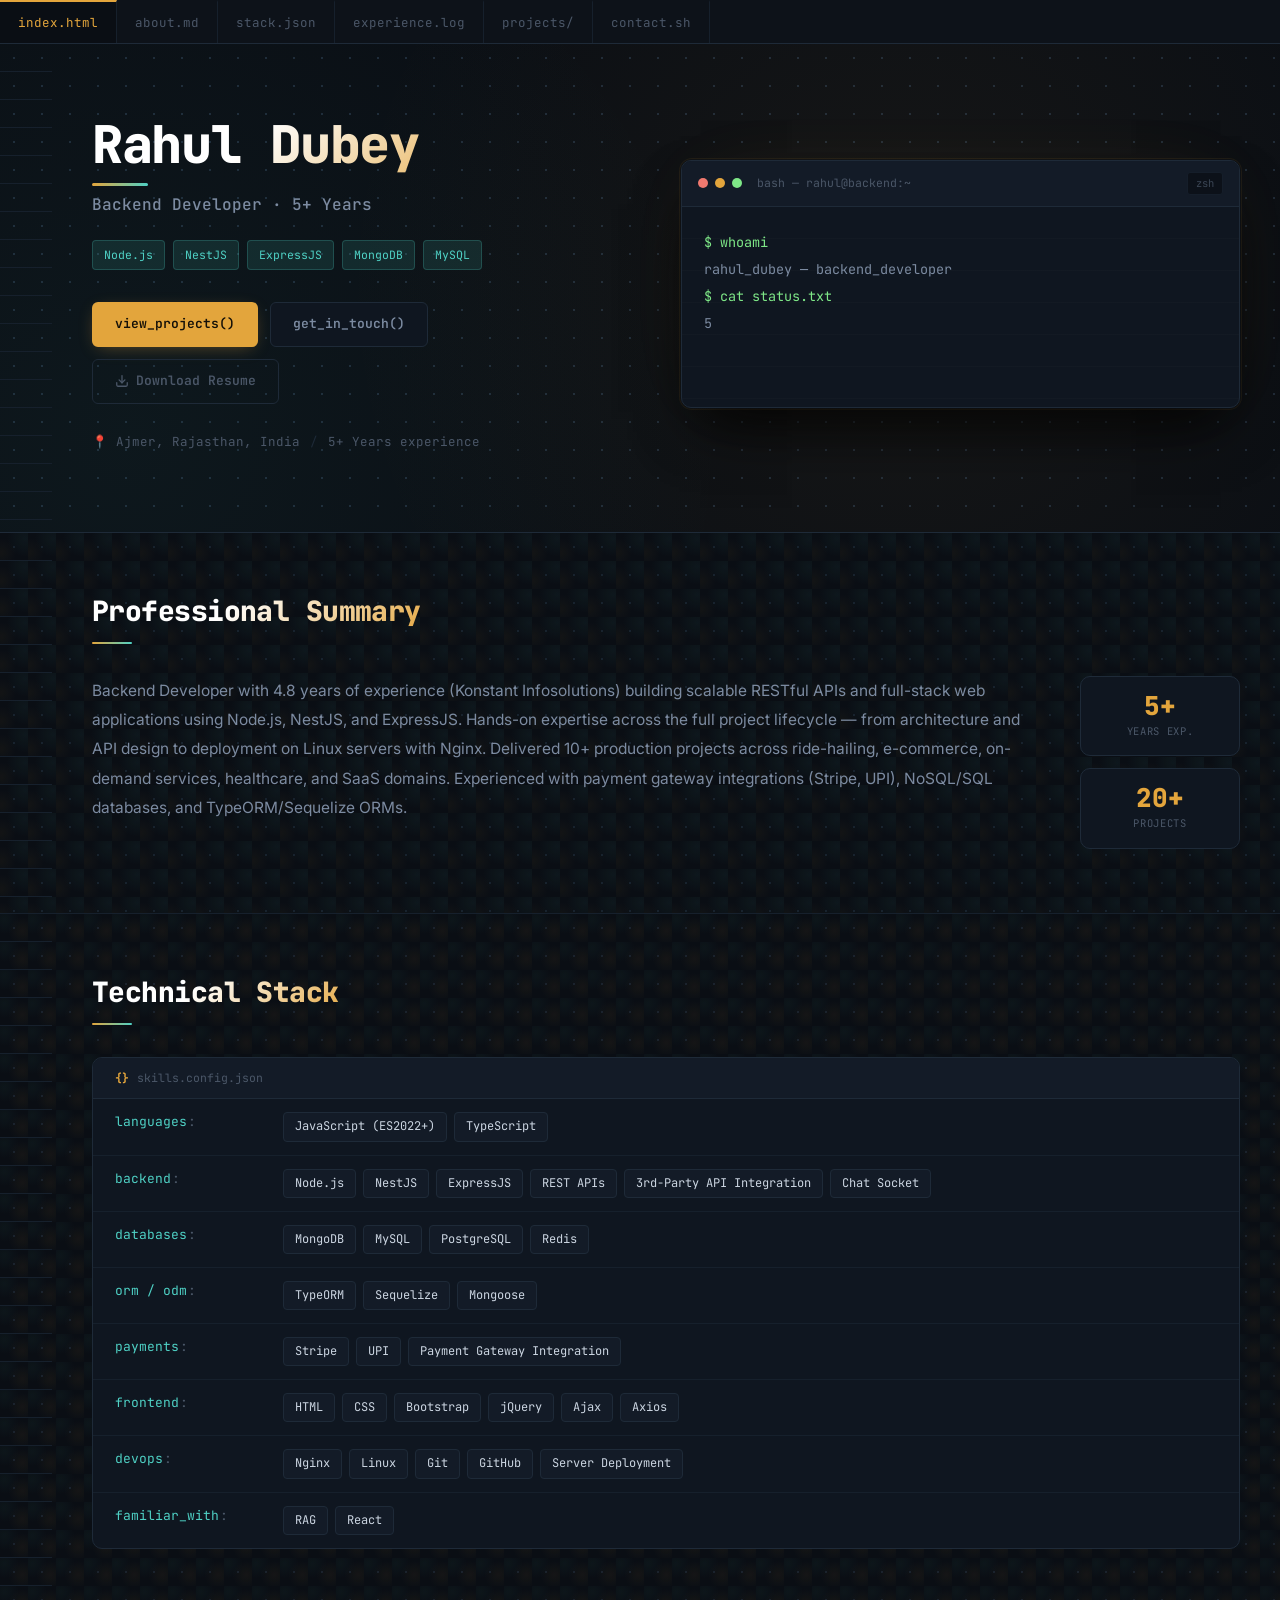
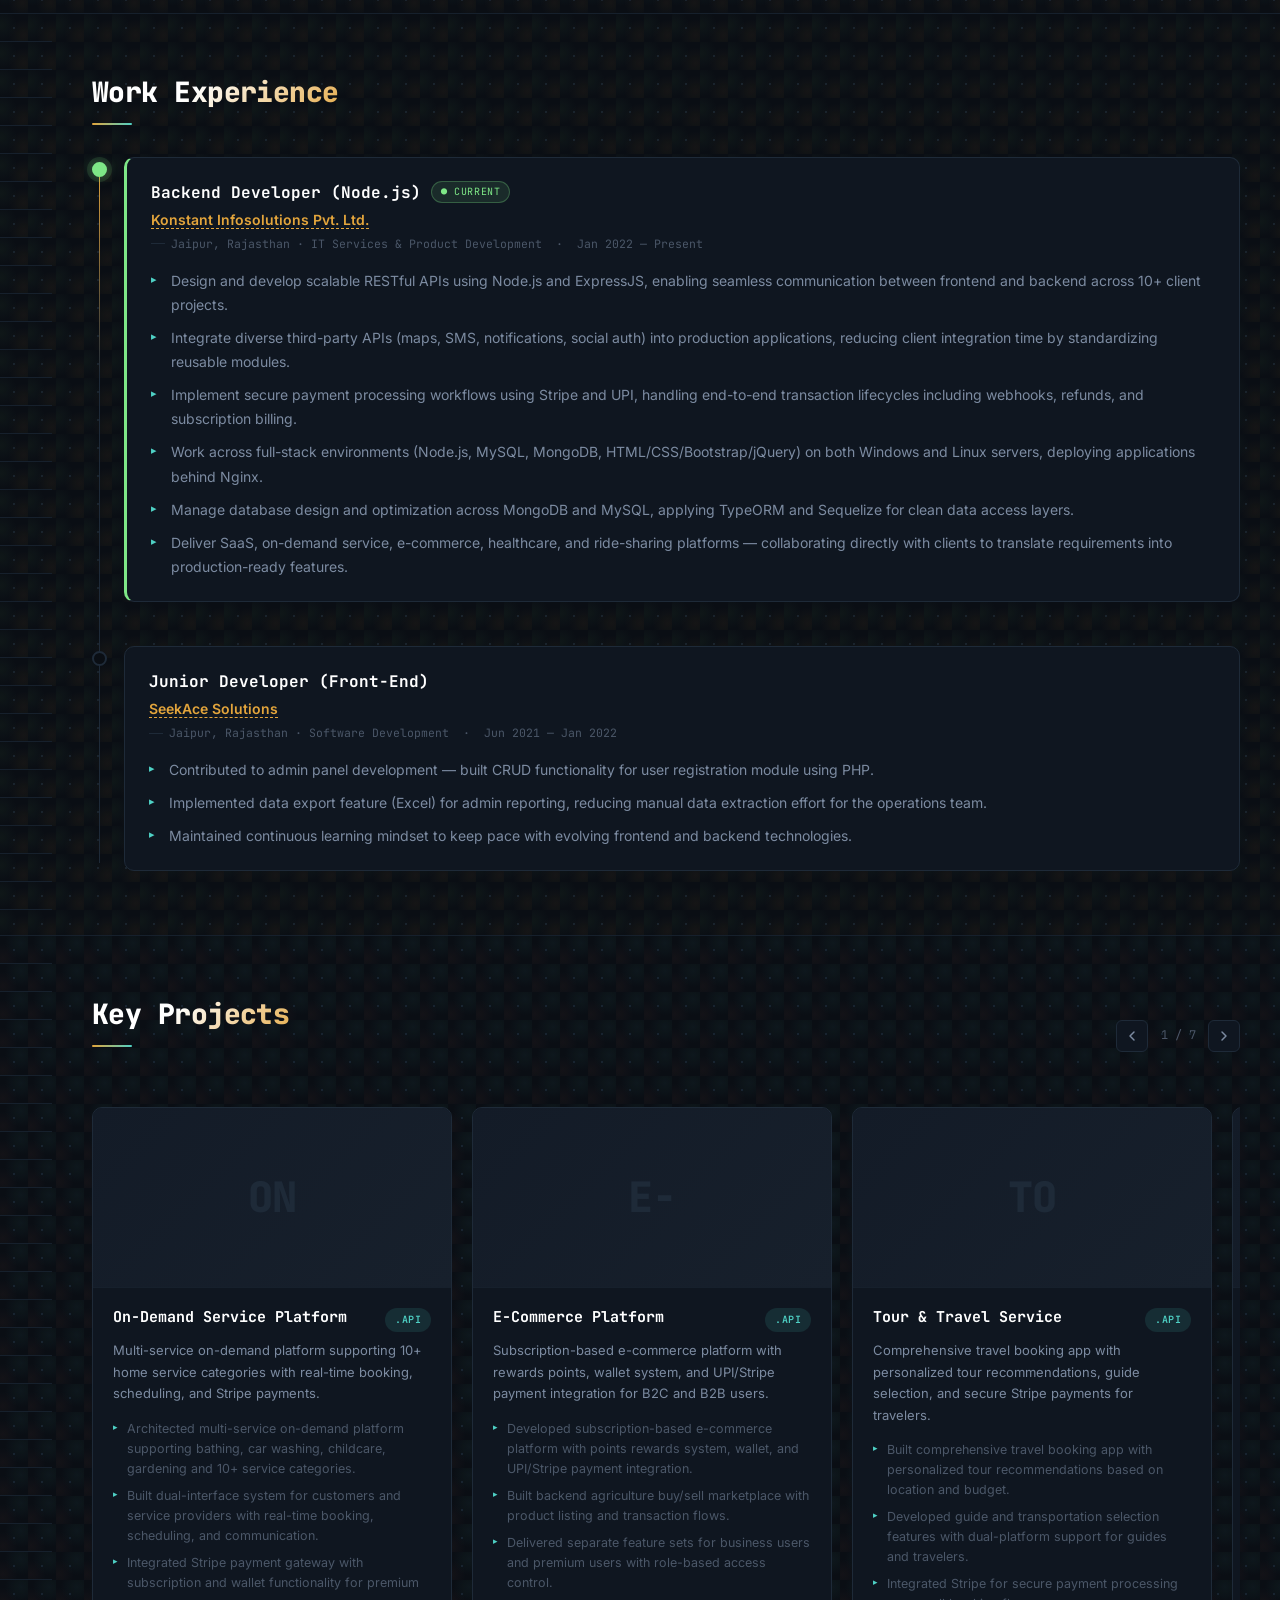
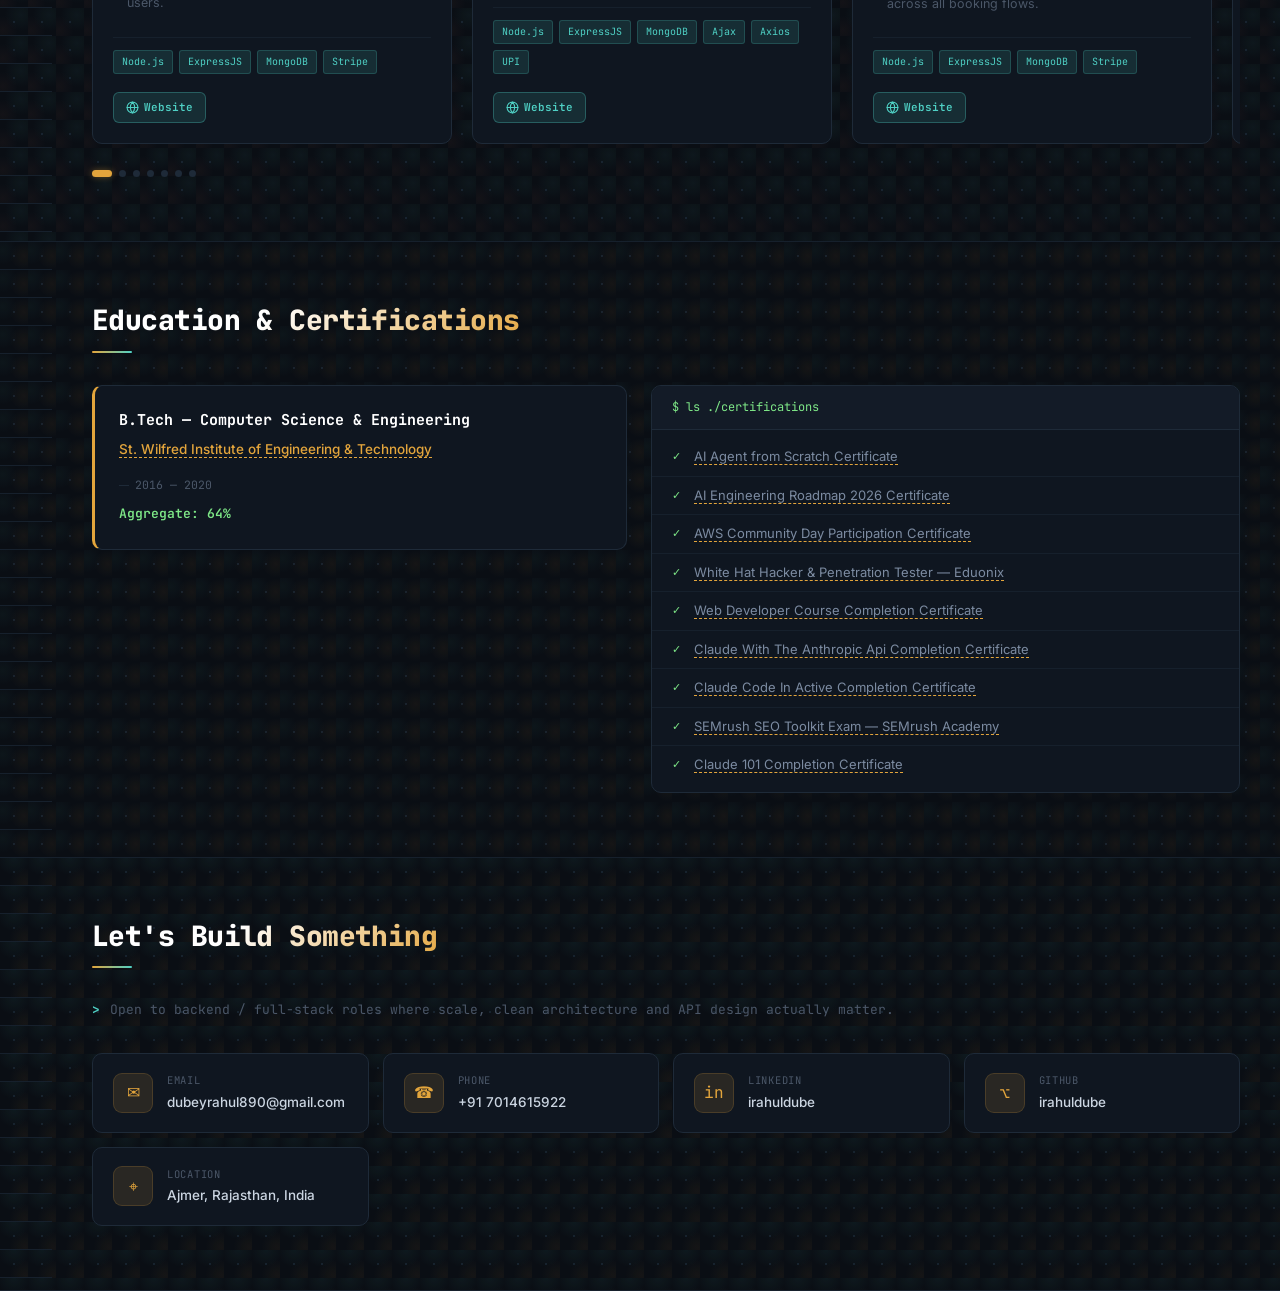
==== commit b3e0af2a: "update" ====
--- a/index.html
+++ b/index.html
@@ -23,39 +23,9 @@
 </div>
 
 <div class="app" id="app">
-
-  <!-- ============ SIDEBAR (file explorer) ============ -->
-  <aside class="sidebar" id="sidebar">
-    <div class="sidebar-brand">
-      <span class="brand-dot"></span>
-      <span class="brand-text">rahul<span class="accent">.dev</span></span>
-    </div>
-
-    <nav class="explorer" aria-label="Section navigation">
-      <p class="explorer-label">EXPLORER</p>
-      <ul class="file-tree">
-        <li><a href="#hero" class="file-item active" data-target="hero"><span class="file-icon">▸</span>index.html</a></li>
-        <li><a href="#about" class="file-item" data-target="about"><span class="file-icon">▸</span>about.md</a></li>
-        <li><a href="#skills" class="file-item" data-target="skills"><span class="file-icon">▸</span>stack.json</a></li>
-        <li><a href="#experience" class="file-item" data-target="experience"><span class="file-icon">▸</span>experience.log</a></li>
-        <li><a href="#projects" class="file-item" data-target="projects"><span class="file-icon">▸</span>projects/</a></li>
-        <li><a href="#education" class="file-item" data-target="education"><span class="file-icon">▸</span>education.yml</a></li>
-        <li><a href="#contact" class="file-item" data-target="contact"><span class="file-icon">▸</span>contact.sh</a></li>
-      </ul>
-    </nav>
-
-    <div class="sidebar-footer">
-      <span class="status-dot" id="statusDot"></span>
-      <span id="statusText">available for backend roles</span>
-    </div>
-  </aside>
-
   <!-- ============ MOBILE TOPBAR ============ -->
   <header class="topbar">
-    <button class="menu-btn" id="menuBtn" aria-label="Toggle navigation" aria-expanded="false">
-      <span></span><span></span><span></span>
-    </button>
-    <span class="topbar-title">irahuldube<span class="accent">.dev</span></span>
+    <span class="topbar-title">i<span class="accent">rahuldube</span></span>
     <a class="topbar-cta" href="#contact">Contact</a>
   </header>
 
@@ -193,11 +163,6 @@
           <div class="contact-grid" id="contactGrid"></div>
         </div>
       </section>
-
-      <footer class="site-footer">
-        <p>&copy; <span id="year"></span> <span id="footerName"></span>. Built with HTML, CSS &amp; vanilla JS — data-driven from <code>data.json</code>.</p>
-      </footer>
-
     </div>
   </main>
 </div>
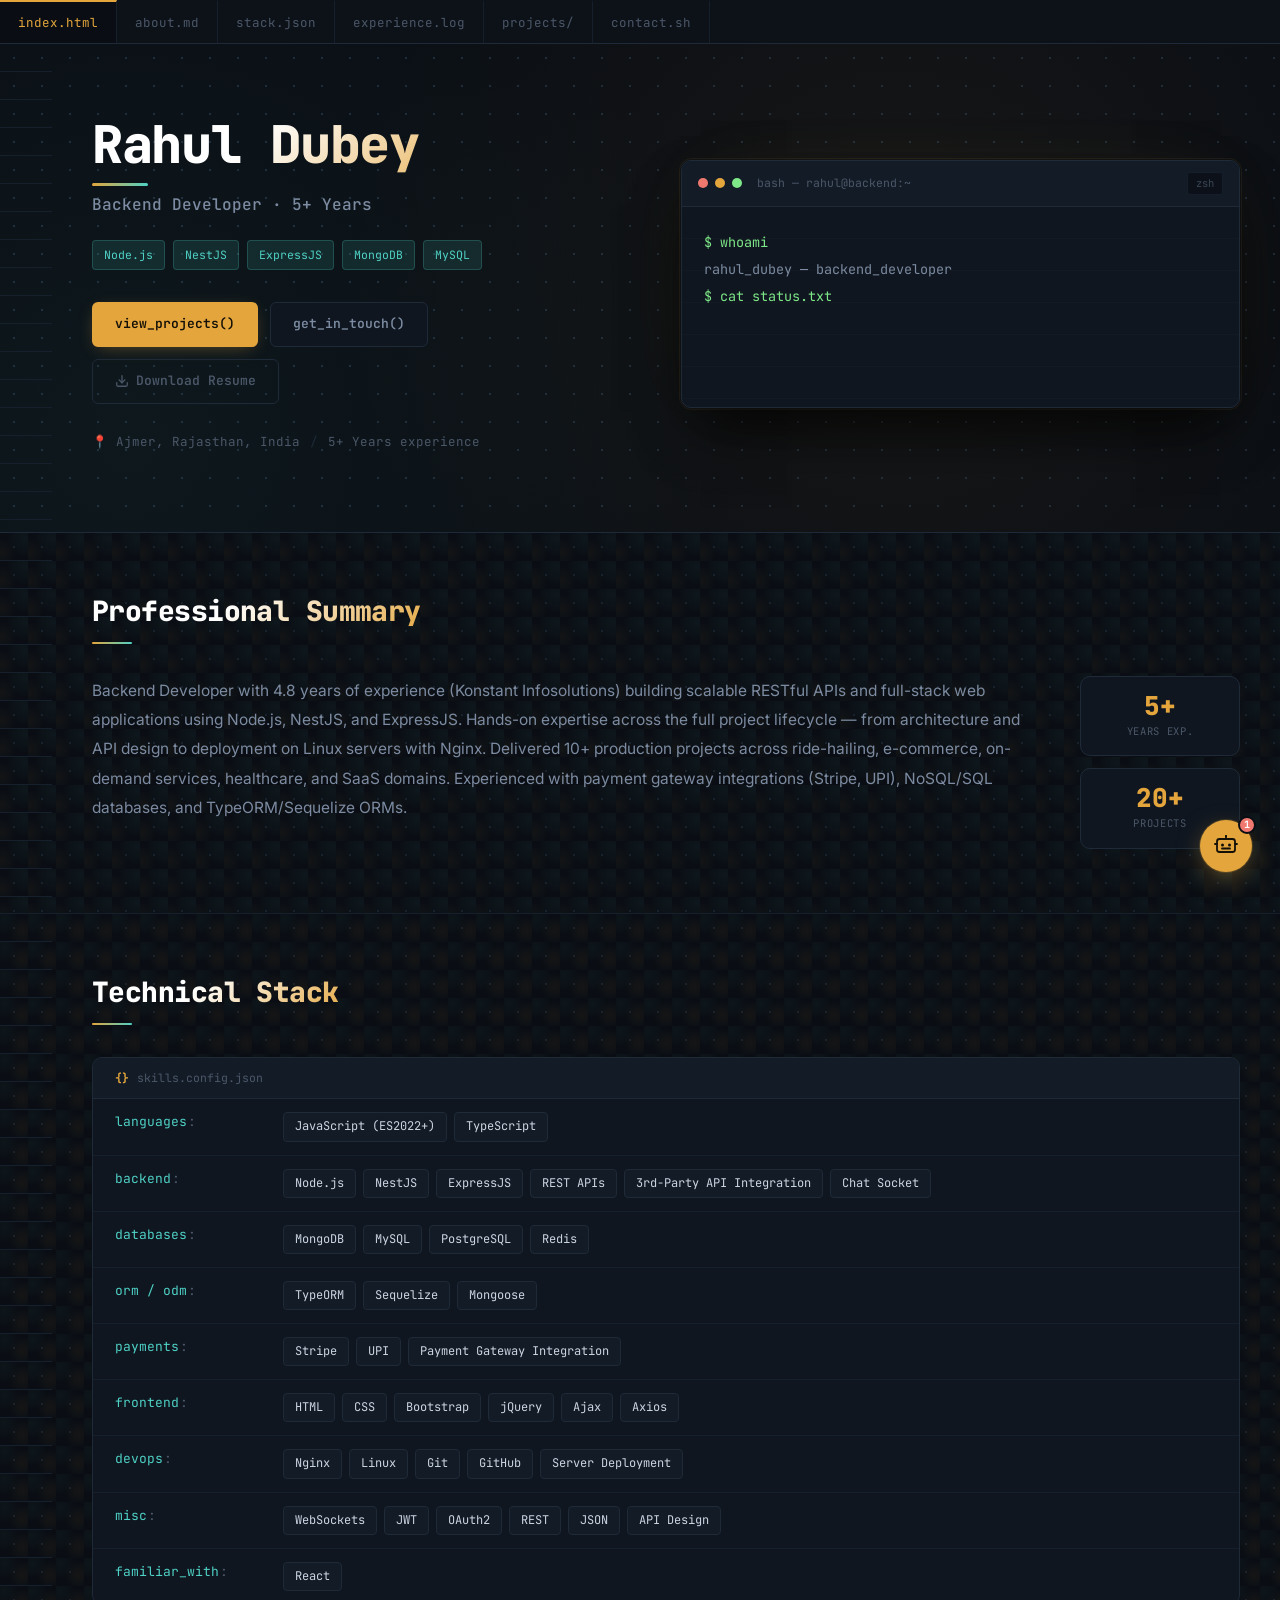
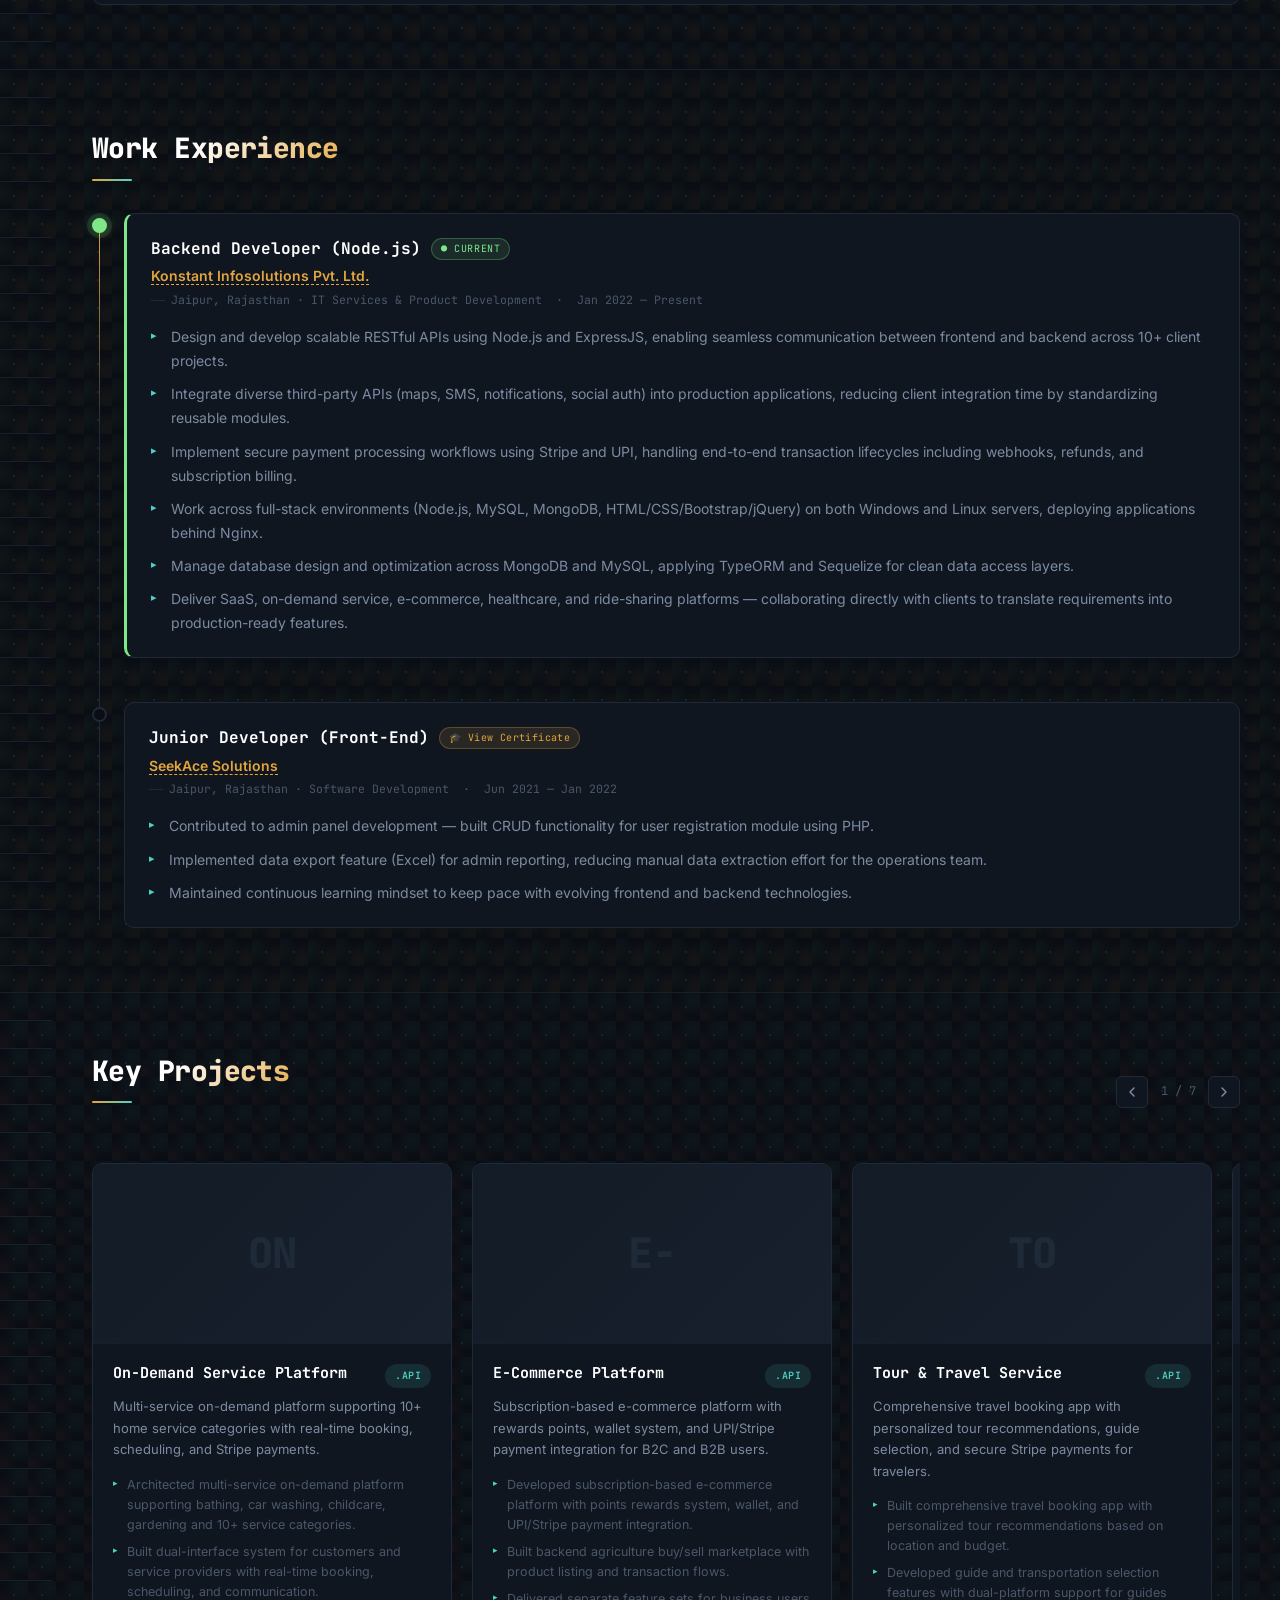
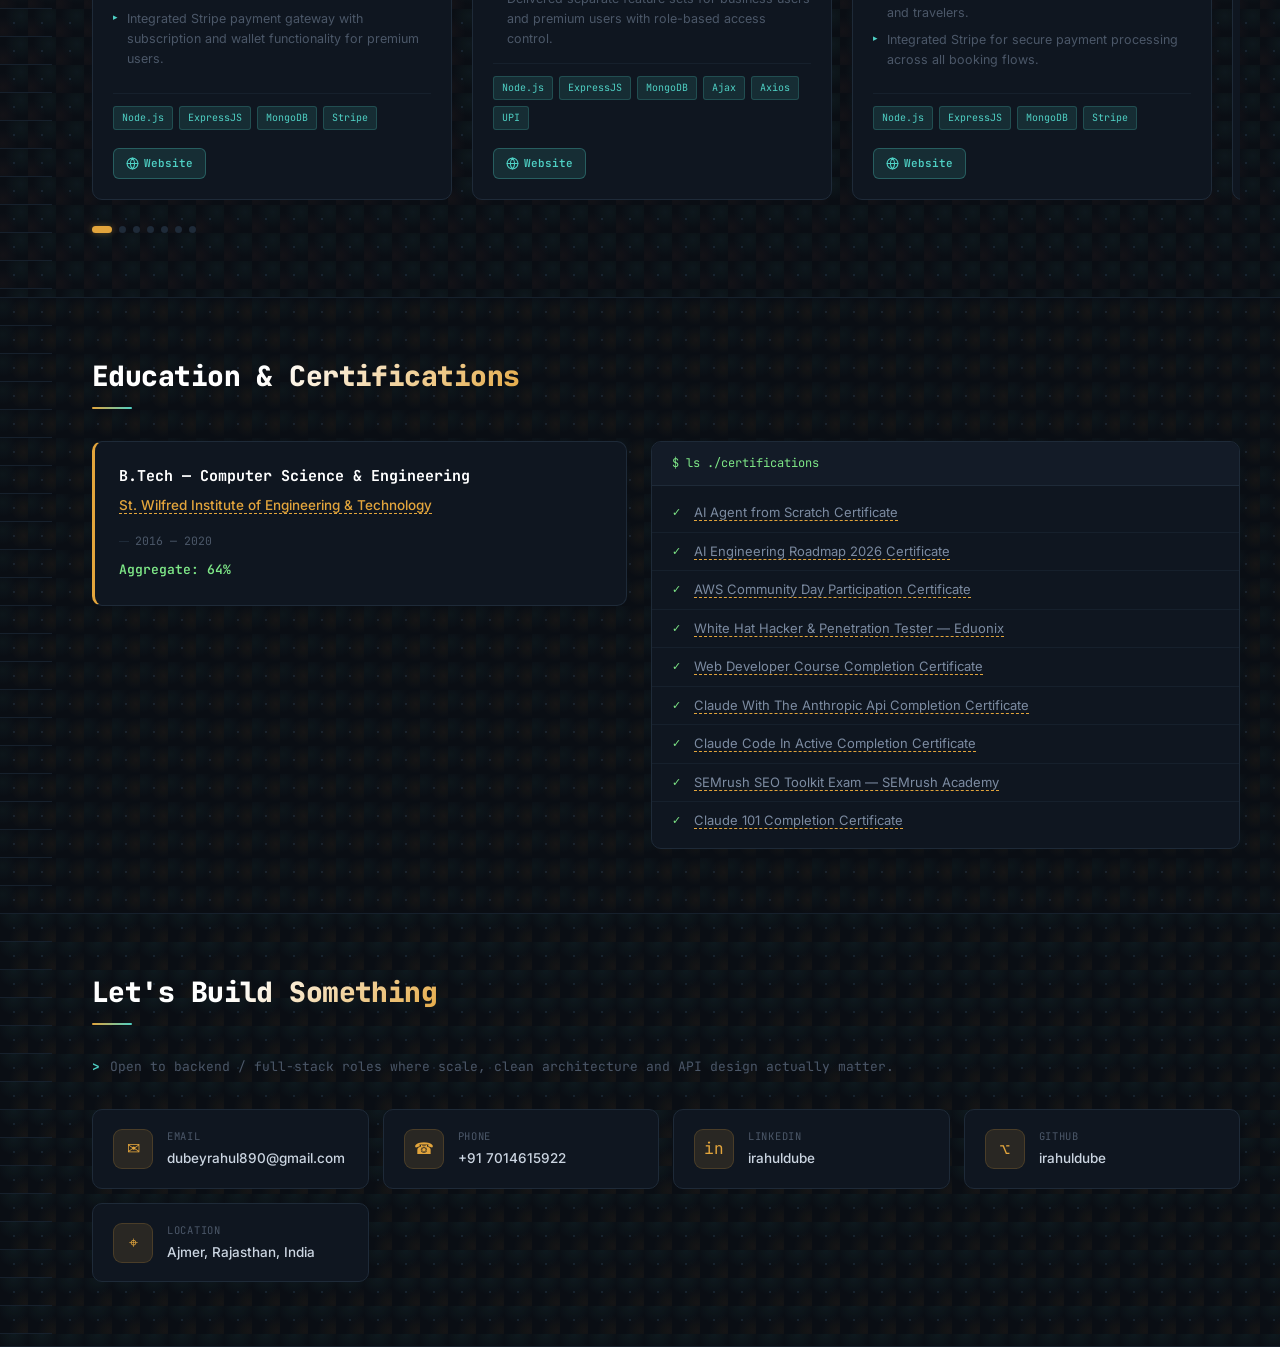
==== commit c141ade8: "feat(portfolio): add chatbot and internship certificate - Add vanilla JS chatbot module (assets/js/c" ====
--- a/index.html
+++ b/index.html
@@ -167,6 +167,97 @@
   </main>
 </div>
 
+<!-- ============ CERTIFICATE MODAL ============ -->
+<div class="cert-modal-overlay" id="certModal" role="dialog" aria-modal="true" aria-hidden="true" aria-label="Certificate viewer">
+  <div class="cert-modal-box">
+    <div class="cert-modal-header">
+      <span class="cert-modal-title" id="certModalTitle"></span>
+      <button class="cert-modal-close" id="certModalClose" aria-label="Close certificate">
+        <svg width="18" height="18" viewBox="0 0 24 24" fill="none" stroke="currentColor" stroke-width="2.2" stroke-linecap="round" stroke-linejoin="round"><line x1="18" y1="6" x2="6" y2="18"/><line x1="6" y1="6" x2="18" y2="18"/></svg>
+      </button>
+    </div>
+    <div class="cert-modal-body">
+      <img id="certModalImg" src="" alt="" class="cert-modal-img" />
+    </div>
+  </div>
+</div>
+
+<!-- ============ CHATBOT ============ -->
+<div class="chat-fab" id="chatFab" aria-label="Open chat" role="button" tabindex="0">
+  <!-- Robot face icon -->
+  <svg class="chat-fab-icon chat-fab-icon-open" width="24" height="24" viewBox="0 0 24 24" fill="none" stroke="currentColor" stroke-width="1.8" stroke-linecap="round" stroke-linejoin="round" aria-hidden="true">
+    <!-- antenna -->
+    <line x1="12" y1="2" x2="12" y2="5"/>
+    <circle cx="12" cy="2" r="1" fill="currentColor" stroke="none"/>
+    <!-- head -->
+    <rect x="3" y="5" width="18" height="13" rx="2.5"/>
+    <!-- eyes -->
+    <circle cx="8.5" cy="11" r="1.5" fill="currentColor" stroke="none"/>
+    <circle cx="15.5" cy="11" r="1.5" fill="currentColor" stroke="none"/>
+    <!-- mouth -->
+    <path d="M8 14.5h8"/>
+    <!-- ears -->
+    <line x1="3" y1="10" x2="1" y2="10"/>
+    <line x1="21" y1="10" x2="23" y2="10"/>
+  </svg>
+  <svg class="chat-fab-icon chat-fab-icon-close" width="20" height="20" viewBox="0 0 24 24" fill="none" stroke="currentColor" stroke-width="2.2" stroke-linecap="round" stroke-linejoin="round" aria-hidden="true"><line x1="18" y1="6" x2="6" y2="18"/><line x1="6" y1="6" x2="18" y2="18"/></svg>
+  <span class="chat-fab-badge" id="chatBadge">1</span>
+</div>
+
+<div class="chat-window" id="chatWindow" role="dialog" aria-label="Chat with rahul.bot" aria-hidden="true">
+  <div class="chat-header">
+    <div class="chat-header-info">
+      <span class="chat-header-dot"></span>
+      <div>
+        <div class="chat-header-name">rahul<span class="accent">.bot</span></div>
+        <div class="chat-header-status">online · ask me anything</div>
+      </div>
+    </div>
+    <button class="chat-close-btn" id="chatCloseBtn" aria-label="Close chat">
+      <svg width="16" height="16" viewBox="0 0 24 24" fill="none" stroke="currentColor" stroke-width="2.2" stroke-linecap="round" stroke-linejoin="round"><line x1="18" y1="6" x2="6" y2="18"/><line x1="6" y1="6" x2="18" y2="18"/></svg>
+    </button>
+  </div>
+
+  <div class="chat-suggestions" id="chatSuggestions">
+    <button class="chat-suggestion" data-query="Who is Rahul?">Who is Rahul?</button>
+    <button class="chat-suggestion" data-query="What are his skills?">Skills</button>
+    <button class="chat-suggestion" data-query="Tell me about his projects">Projects</button>
+    <button class="chat-suggestion" data-query="How to contact him?">Contact</button>
+  </div>
+
+  <div class="chat-messages" id="chatMessages" aria-live="polite"></div>
+
+  <div class="chat-input-row">
+    <input
+      class="chat-input"
+      id="chatInput"
+      type="text"
+      placeholder="Ask about Rahul..."
+      autocomplete="off"
+      aria-label="Type your message"
+      maxlength="200"
+    />
+    <button class="chat-send-btn" id="chatSendBtn" aria-label="Send message">
+      <svg width="18" height="18" viewBox="0 0 24 24" fill="none" stroke="currentColor" stroke-width="1.8" stroke-linecap="round" stroke-linejoin="round" aria-hidden="true">
+        <!-- antenna -->
+        <line x1="12" y1="1" x2="12" y2="4"/>
+        <circle cx="12" cy="1" r="0.8" fill="currentColor" stroke="none"/>
+        <!-- head -->
+        <rect x="4" y="4" width="16" height="12" rx="2.5"/>
+        <!-- eyes -->
+        <circle cx="9" cy="10" r="1.4" fill="currentColor" stroke="none"/>
+        <circle cx="15" cy="10" r="1.4" fill="currentColor" stroke="none"/>
+        <!-- mouth -->
+        <path d="M8.5 13.5h7"/>
+        <!-- ears -->
+        <line x1="4" y1="9.5" x2="2" y2="9.5"/>
+        <line x1="20" y1="9.5" x2="22" y2="9.5"/>
+      </svg>
+    </button>
+  </div>
+</div>
+
 <script src="script.js"></script>
+<script src="assets/js/chatbot.js"></script>
 </body>
 </html>
--- a/style.css
+++ b/style.css
@@ -1505,3 +1505,361 @@
   font-weight:inherit;
   letter-spacing:inherit;
 }
+
+/* =========================================================
+   CHATBOT
+========================================================= */
+
+/* ---- FAB ---- */
+.chat-fab {
+  position: fixed;
+  bottom: 28px;
+  right: 28px;
+  z-index: 200;
+  width: 52px;
+  height: 52px;
+  border-radius: 50%;
+  background: var(--accent);
+  color: #141008;
+  display: flex;
+  align-items: center;
+  justify-content: center;
+  cursor: pointer;
+  box-shadow: 0 8px 28px -6px rgba(227,165,60,.55), 0 0 0 1px rgba(227,165,60,.2);
+  transition: transform .2s ease, box-shadow .2s ease;
+  user-select: none;
+}
+.chat-fab:hover {
+  transform: translateY(-3px) scale(1.04);
+  box-shadow: 0 14px 36px -8px rgba(227,165,60,.65), 0 0 0 1px rgba(227,165,60,.3);
+}
+.chat-fab:active { transform: scale(.97); }
+
+.chat-fab-icon { position: absolute; transition: opacity .2s ease, transform .2s ease; }
+.chat-fab-icon-open  { opacity: 1; transform: scale(1); }
+.chat-fab-icon-close { opacity: 0; transform: scale(.6) rotate(-45deg); }
+
+.chat-fab.active .chat-fab-icon-open  { opacity: 0; transform: scale(.6) rotate(45deg); }
+.chat-fab.active .chat-fab-icon-close { opacity: 1; transform: scale(1) rotate(0deg); }
+
+.chat-fab-badge {
+  position: absolute;
+  top: -4px;
+  right: -4px;
+  width: 18px;
+  height: 18px;
+  border-radius: 50%;
+  background: var(--accent-3);
+  color: #fff;
+  font-family: var(--font-mono);
+  font-size: 10px;
+  font-weight: 700;
+  display: flex;
+  align-items: center;
+  justify-content: center;
+  border: 2px solid var(--bg);
+  animation: pulse 2s ease-in-out infinite;
+}
+
+/* ---- Chat window ---- */
+.chat-window {
+  position: fixed;
+  bottom: 92px;
+  right: 28px;
+  z-index: 199;
+  width: 360px;
+  max-width: calc(100vw - 32px);
+  max-height: 520px;
+  background: var(--panel);
+  border: 1px solid var(--border);
+  border-radius: var(--radius-lg);
+  display: flex;
+  flex-direction: column;
+  overflow: hidden;
+  box-shadow: 0 24px 64px -16px rgba(0,0,0,.8), 0 0 0 1px rgba(227,165,60,.08);
+  transform: translateY(12px) scale(.97);
+  opacity: 0;
+  pointer-events: none;
+  transition: transform .22s ease, opacity .22s ease;
+}
+.chat-window.open {
+  transform: translateY(0) scale(1);
+  opacity: 1;
+  pointer-events: all;
+}
+
+/* ---- Header ---- */
+.chat-header {
+  display: flex;
+  align-items: center;
+  justify-content: space-between;
+  padding: 14px 16px;
+  background: var(--panel-alt);
+  border-bottom: 1px solid var(--border);
+  flex-shrink: 0;
+}
+.chat-header-info {
+  display: flex;
+  align-items: center;
+  gap: 10px;
+}
+.chat-header-dot {
+  width: 9px;
+  height: 9px;
+  border-radius: 50%;
+  background: var(--mono-green);
+  box-shadow: 0 0 7px var(--mono-green);
+  animation: pulse 2s ease-in-out infinite;
+  flex-shrink: 0;
+}
+.chat-header-name {
+  font-family: var(--font-mono);
+  font-weight: 700;
+  font-size: 14px;
+  color: #fff;
+}
+.chat-header-status {
+  font-family: var(--font-mono);
+  font-size: 10.5px;
+  color: var(--text-faint);
+  margin-top: 1px;
+}
+.chat-close-btn {
+  background: none;
+  border: none;
+  color: var(--text-faint);
+  cursor: pointer;
+  padding: 5px;
+  border-radius: 5px;
+  display: flex;
+  align-items: center;
+  justify-content: center;
+  transition: .15s ease;
+}
+.chat-close-btn:hover { color: var(--text); background: var(--panel-hover); }
+
+/* ---- Suggestions ---- */
+.chat-suggestions {
+  display: flex;
+  flex-wrap: wrap;
+  gap: 7px;
+  padding: 10px 14px;
+  border-bottom: 1px solid var(--border-soft);
+  flex-shrink: 0;
+}
+.chat-suggestion {
+  font-family: var(--font-mono);
+  font-size: 11px;
+  color: var(--accent-2);
+  background: var(--accent-2-soft);
+  border: 1px solid rgba(79,209,197,.2);
+  border-radius: 20px;
+  padding: 5px 12px;
+  cursor: pointer;
+  transition: .15s ease;
+  white-space: nowrap;
+}
+.chat-suggestion:hover {
+  background: rgba(79,209,197,.18);
+  border-color: var(--accent-2);
+}
+
+/* ---- Messages ---- */
+.chat-messages {
+  flex: 1;
+  overflow-y: auto;
+  padding: 16px 14px;
+  display: flex;
+  flex-direction: column;
+  gap: 10px;
+  scrollbar-width: thin;
+  scrollbar-color: var(--border) transparent;
+}
+.chat-messages::-webkit-scrollbar { width: 4px; }
+.chat-messages::-webkit-scrollbar-thumb { background: var(--border); border-radius: 4px; }
+
+.chat-msg { display: flex; }
+.chat-msg-bot  { justify-content: flex-start; }
+.chat-msg-user { justify-content: flex-end; }
+
+.chat-bubble {
+  max-width: 82%;
+  padding: 10px 14px;
+  border-radius: 12px;
+  font-size: 13.5px;
+  line-height: 1.65;
+  word-break: break-word;
+  animation: bubbleIn .18s ease;
+}
+@keyframes bubbleIn {
+  from { opacity: 0; transform: translateY(6px); }
+  to   { opacity: 1; transform: translateY(0); }
+}
+
+.chat-msg-bot .chat-bubble {
+  background: var(--panel-alt);
+  border: 1px solid var(--border);
+  color: var(--text);
+  border-bottom-left-radius: 4px;
+  font-family: var(--font-body);
+}
+.chat-msg-user .chat-bubble {
+  background: var(--accent);
+  color: #141008;
+  font-weight: 500;
+  border-bottom-right-radius: 4px;
+  font-family: var(--font-body);
+}
+
+/* ---- Input row ---- */
+.chat-input-row {
+  display: flex;
+  gap: 8px;
+  padding: 12px 14px;
+  border-top: 1px solid var(--border);
+  background: var(--panel-alt);
+  flex-shrink: 0;
+}
+.chat-input {
+  flex: 1;
+  background: var(--bg);
+  border: 1px solid var(--border);
+  border-radius: var(--radius);
+  color: var(--text);
+  font-family: var(--font-body);
+  font-size: 13.5px;
+  padding: 9px 13px;
+  outline: none;
+  transition: border-color .15s;
+}
+.chat-input::placeholder { color: var(--text-faint); }
+.chat-input:focus { border-color: var(--accent-2); }
+
+.chat-send-btn {
+  width: 38px;
+  height: 38px;
+  border-radius: var(--radius);
+  background: var(--accent);
+  border: none;
+  color: #141008;
+  display: flex;
+  align-items: center;
+  justify-content: center;
+  cursor: pointer;
+  flex-shrink: 0;
+  transition: .15s ease;
+}
+.chat-send-btn:hover {
+  background: #f0b756;
+  transform: translateY(-1px);
+}
+.chat-send-btn:active { transform: scale(.95); }
+
+/* ---- Mobile adjustments ---- */
+@media (max-width: 480px) {
+  .chat-fab    { bottom: 20px; right: 16px; }
+  .chat-window { bottom: 82px; right: 8px; left: 8px; width: auto; }
+}
+
+/* =========================================================
+   CERTIFICATE MODAL
+========================================================= */
+.timeline-cert-badge {
+  font-family: var(--font-mono);
+  font-size: 10px;
+  color: var(--accent);
+  background: var(--accent-soft);
+  border: 1px solid rgba(227,165,60,.28);
+  border-radius: 20px;
+  padding: 2px 9px;
+  letter-spacing: .04em;
+  cursor: pointer;
+  transition: .15s ease;
+  white-space: nowrap;
+}
+.timeline-card.has-cert:hover .timeline-cert-badge {
+  background: rgba(227,165,60,.2);
+  border-color: var(--accent);
+}
+
+.cert-modal-overlay {
+  position: fixed;
+  inset: 0;
+  z-index: 300;
+  background: rgba(0,0,0,.78);
+  backdrop-filter: blur(6px);
+  display: flex;
+  align-items: center;
+  justify-content: center;
+  padding: 20px;
+  opacity: 0;
+  pointer-events: none;
+  transition: opacity .22s ease;
+}
+.cert-modal-overlay.open {
+  opacity: 1;
+  pointer-events: all;
+}
+.cert-modal-overlay.open .cert-modal-box {
+  transform: translateY(0) scale(1);
+  opacity: 1;
+}
+
+.cert-modal-box {
+  background: var(--panel);
+  border: 1px solid var(--border);
+  border-radius: var(--radius-lg);
+  width: 100%;
+  max-width: 760px;
+  max-height: 90vh;
+  display: flex;
+  flex-direction: column;
+  overflow: hidden;
+  box-shadow: 0 32px 80px -20px rgba(0,0,0,.9), 0 0 0 1px rgba(227,165,60,.1);
+  transform: translateY(16px) scale(.97);
+  opacity: 0;
+  transition: transform .25s ease, opacity .25s ease;
+}
+
+.cert-modal-header {
+  display: flex;
+  align-items: center;
+  justify-content: space-between;
+  padding: 14px 20px;
+  background: var(--panel-alt);
+  border-bottom: 1px solid var(--border);
+  flex-shrink: 0;
+}
+.cert-modal-title {
+  font-family: var(--font-mono);
+  font-size: 13px;
+  color: var(--text-dim);
+  font-weight: 600;
+}
+.cert-modal-close {
+  background: none;
+  border: none;
+  color: var(--text-faint);
+  cursor: pointer;
+  padding: 5px;
+  border-radius: 5px;
+  display: flex;
+  align-items: center;
+  transition: .15s ease;
+}
+.cert-modal-close:hover { color: var(--text); background: var(--panel-hover); }
+
+.cert-modal-body {
+  overflow-y: auto;
+  padding: 24px;
+  display: flex;
+  align-items: center;
+  justify-content: center;
+}
+.cert-modal-img {
+  width: 100%;
+  height: auto;
+  border-radius: var(--radius);
+  border: 1px solid var(--border-soft);
+  display: block;
+}
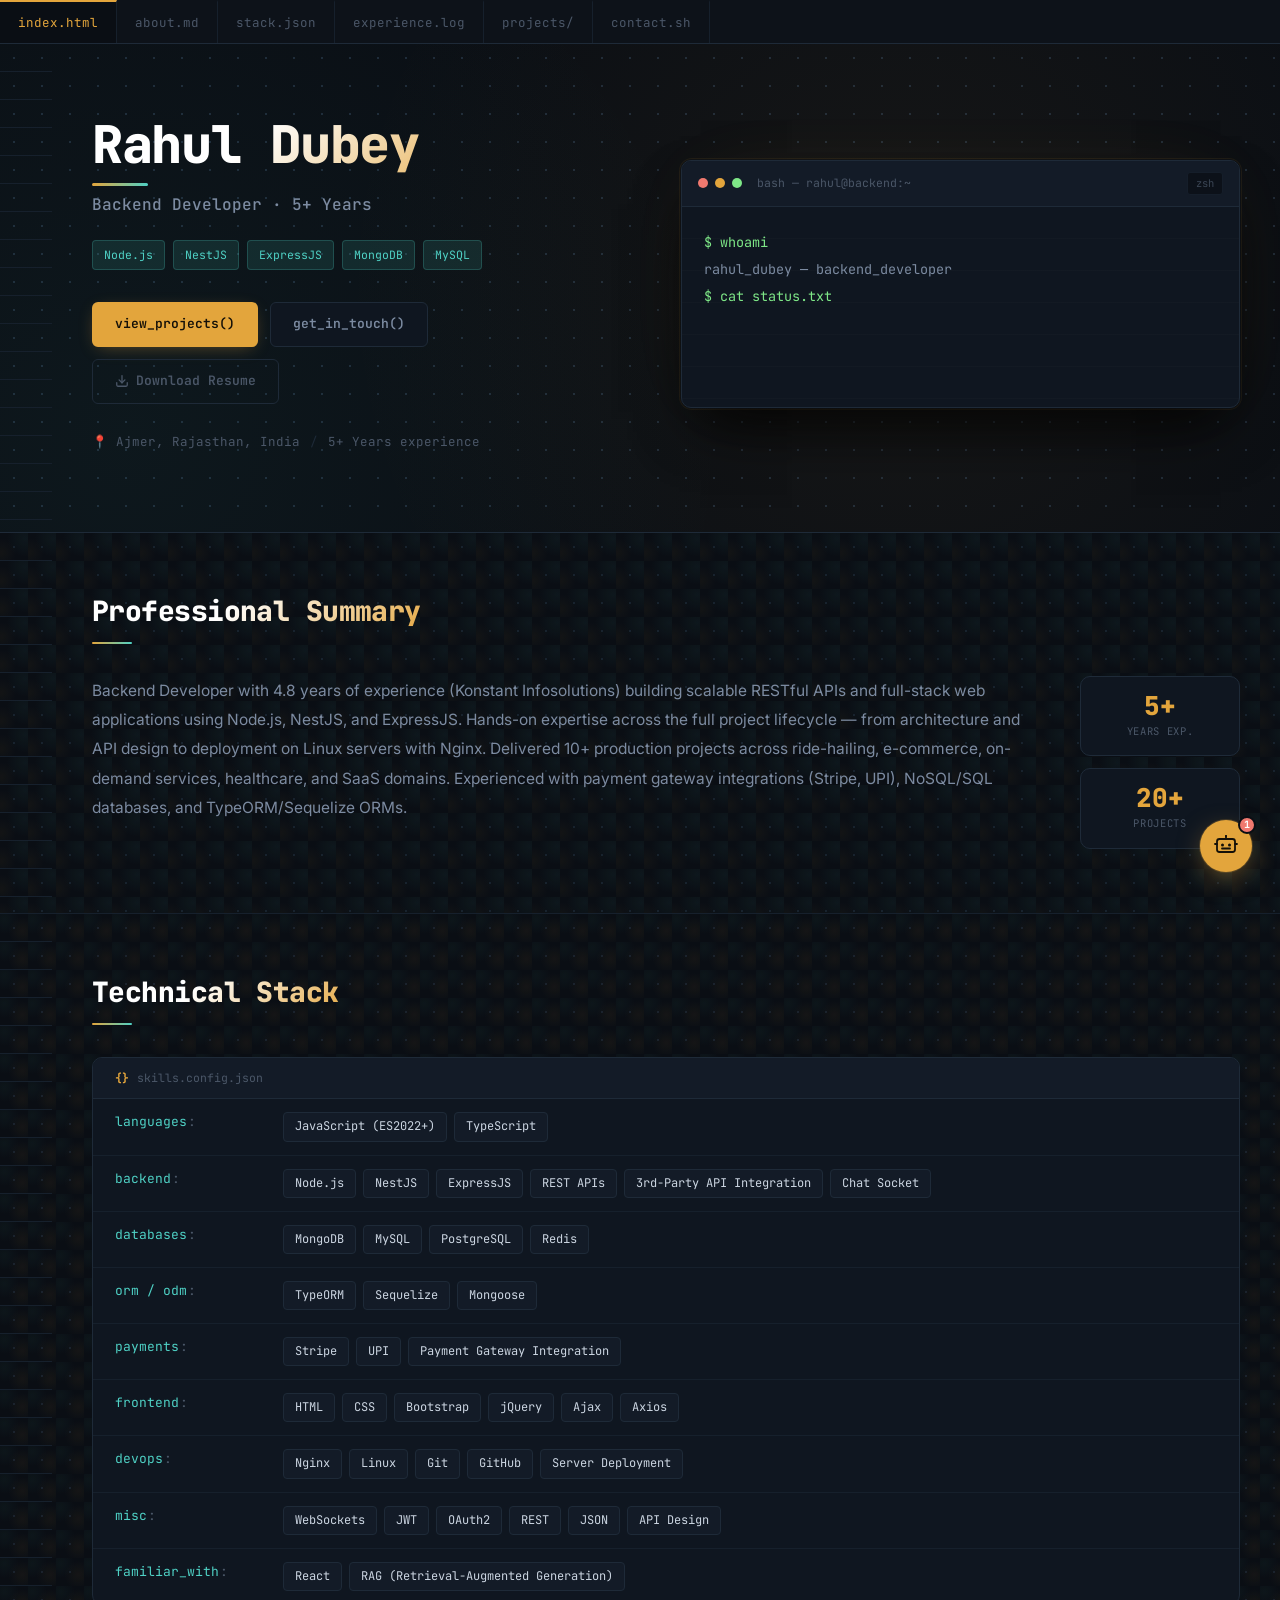
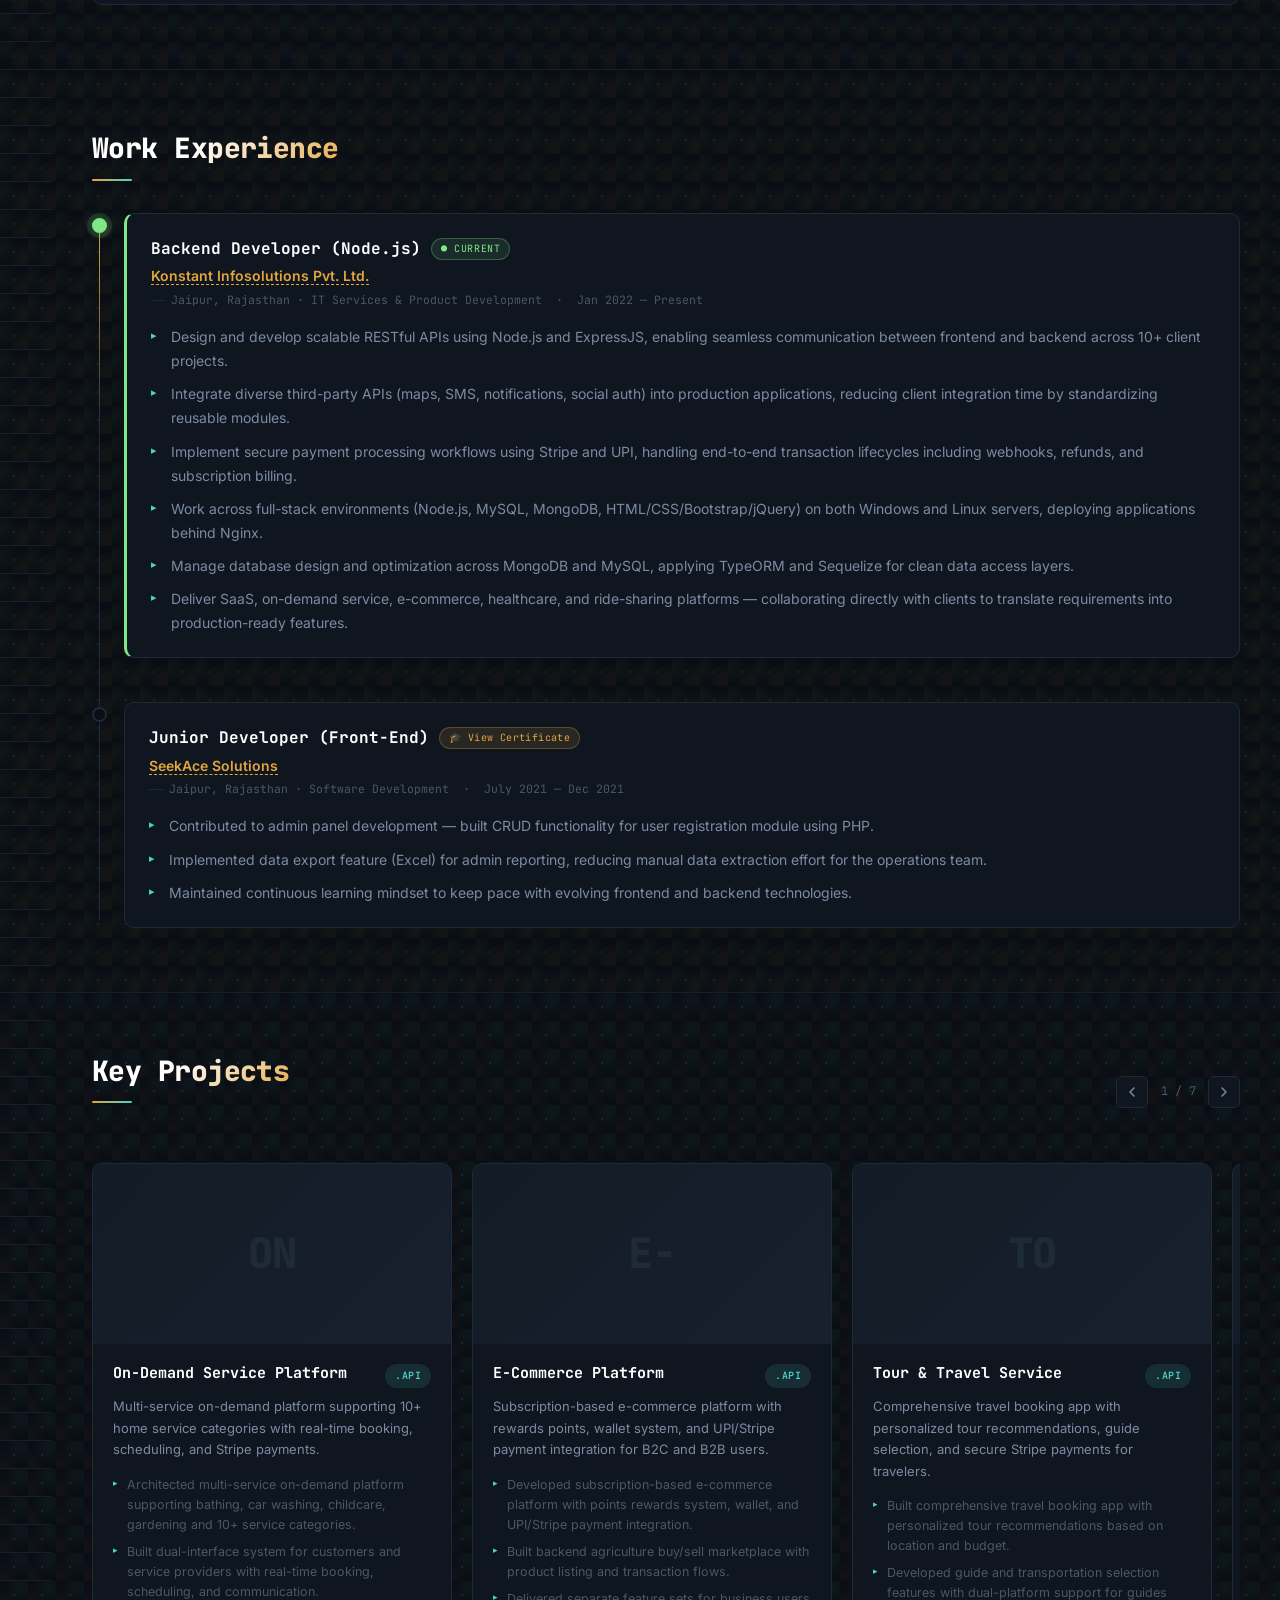
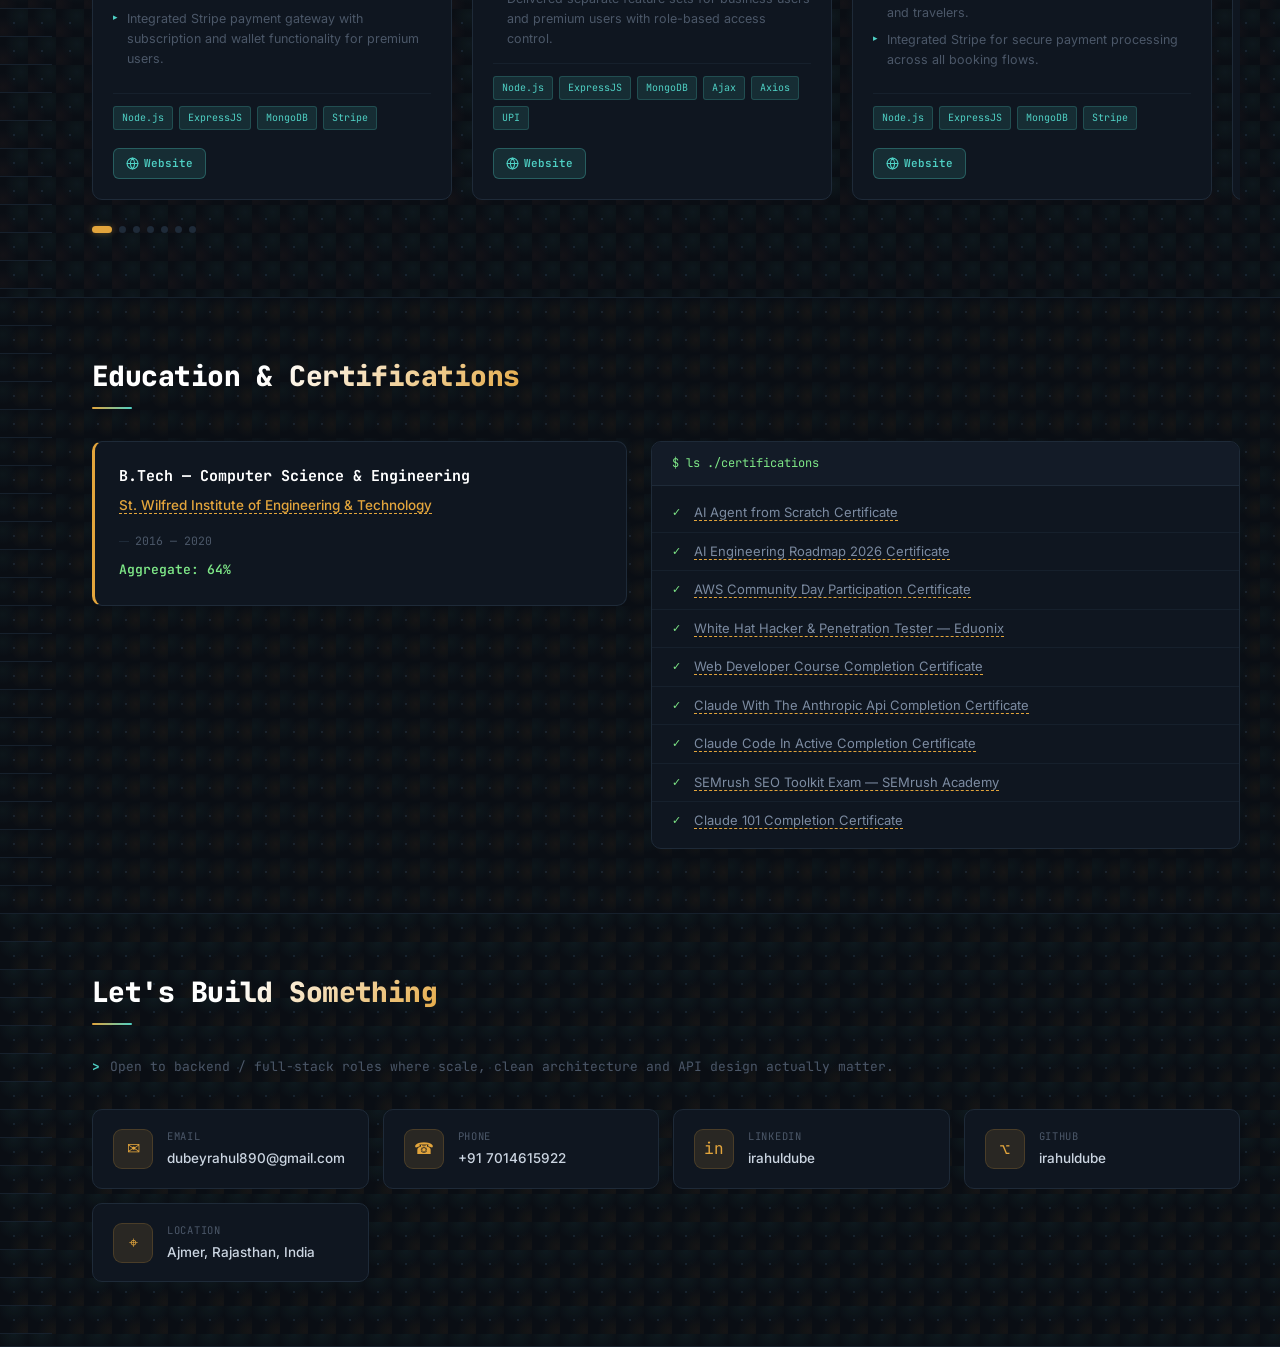
==== commit c4e22927: "update" ====
--- a/index.html
+++ b/index.html
@@ -204,12 +204,12 @@
   <span class="chat-fab-badge" id="chatBadge">1</span>
 </div>
 
-<div class="chat-window" id="chatWindow" role="dialog" aria-label="Chat with rahul.bot" aria-hidden="true">
+<div class="chat-window" id="chatWindow" role="dialog" aria-label="Chat with rahul.assistant" aria-hidden="true">
   <div class="chat-header">
     <div class="chat-header-info">
       <span class="chat-header-dot"></span>
       <div>
-        <div class="chat-header-name">rahul<span class="accent">.bot</span></div>
+        <div class="chat-header-name">rahul<span class="accent">.ssistant </span></div>
         <div class="chat-header-status">online · ask me anything</div>
       </div>
     </div>
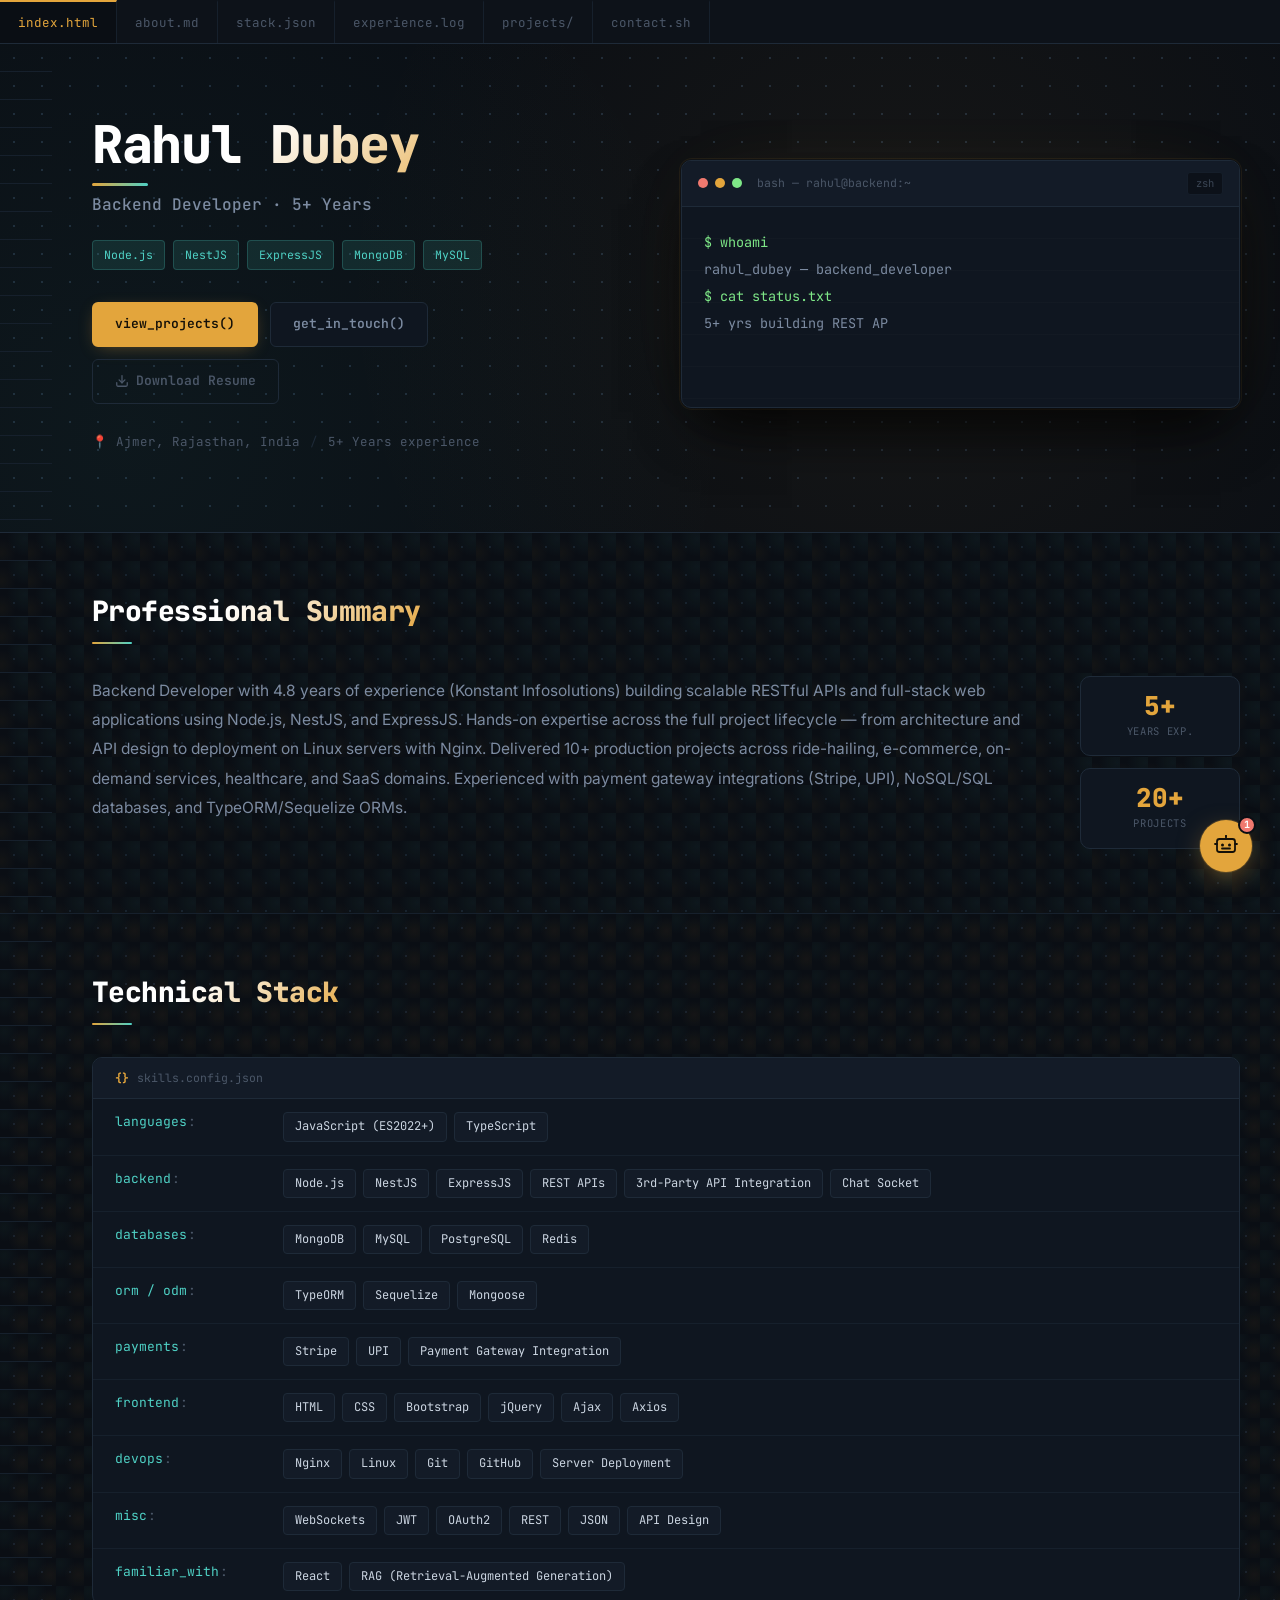
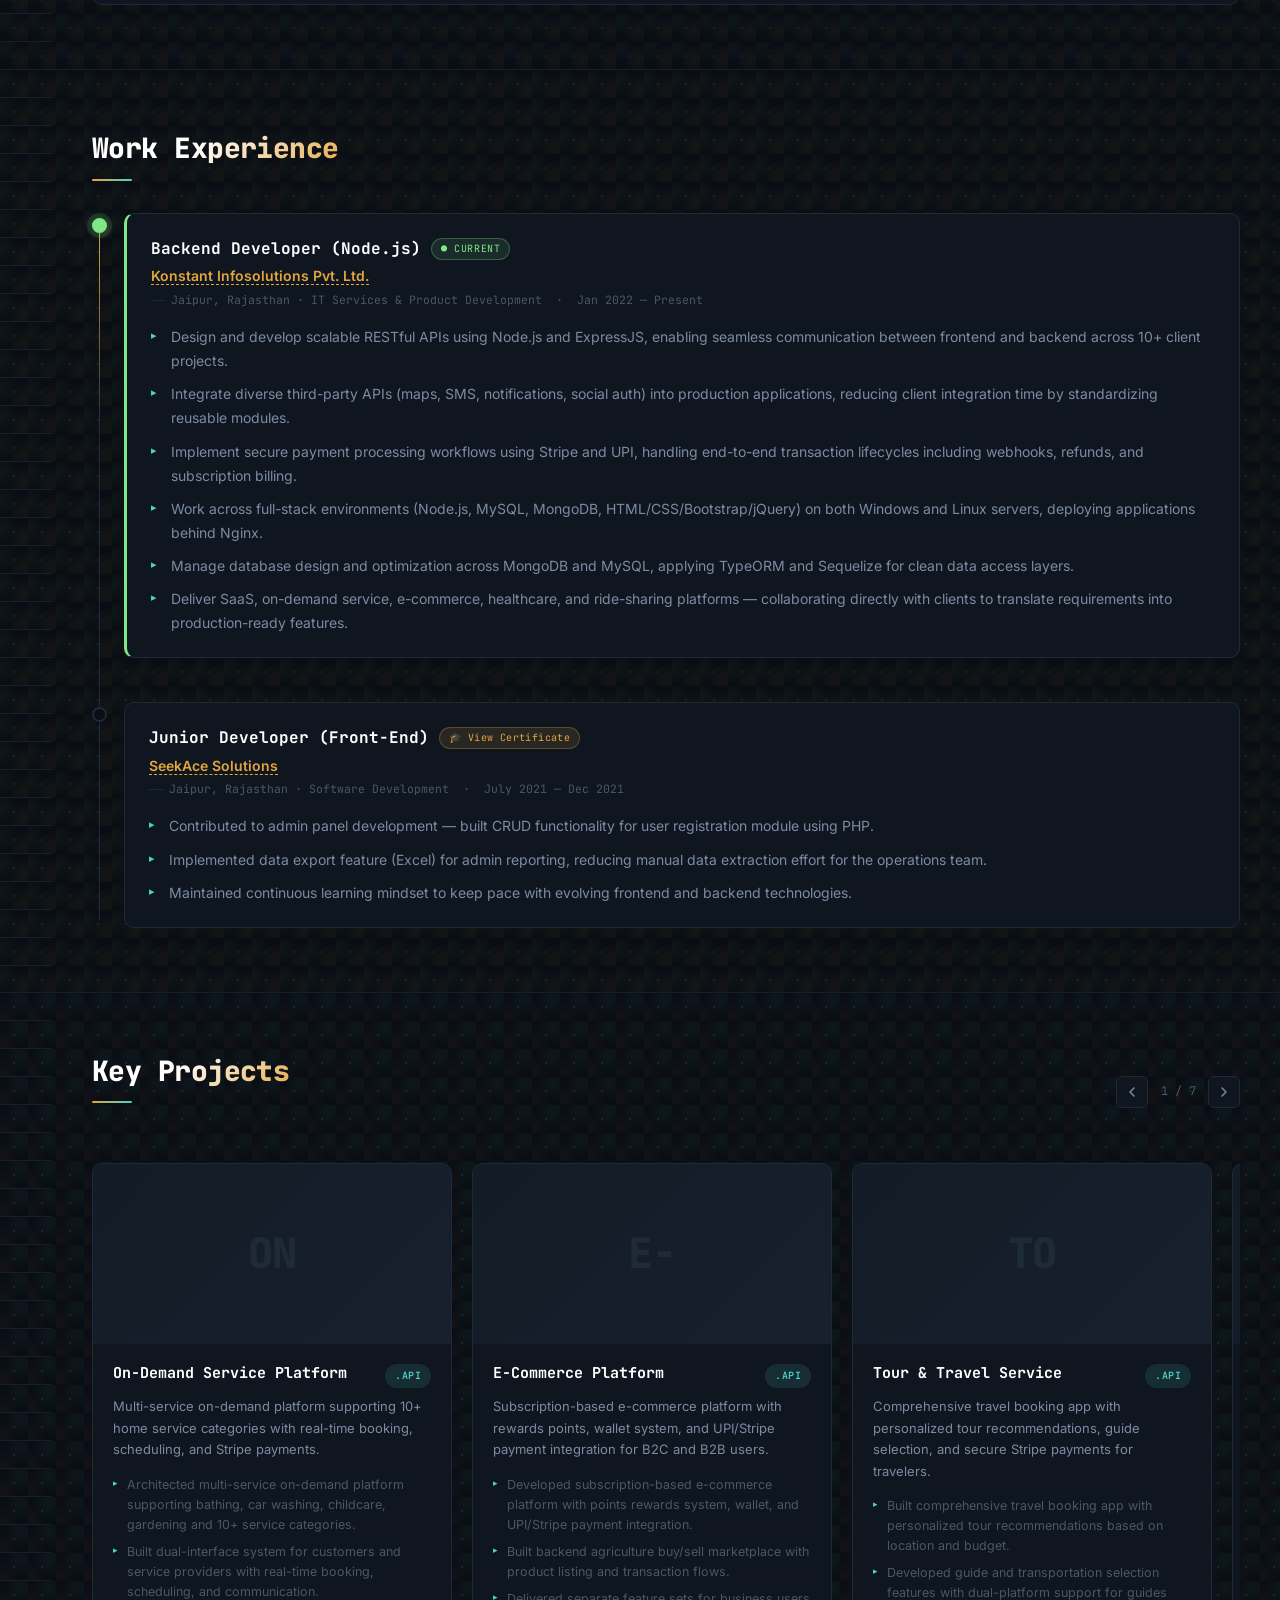
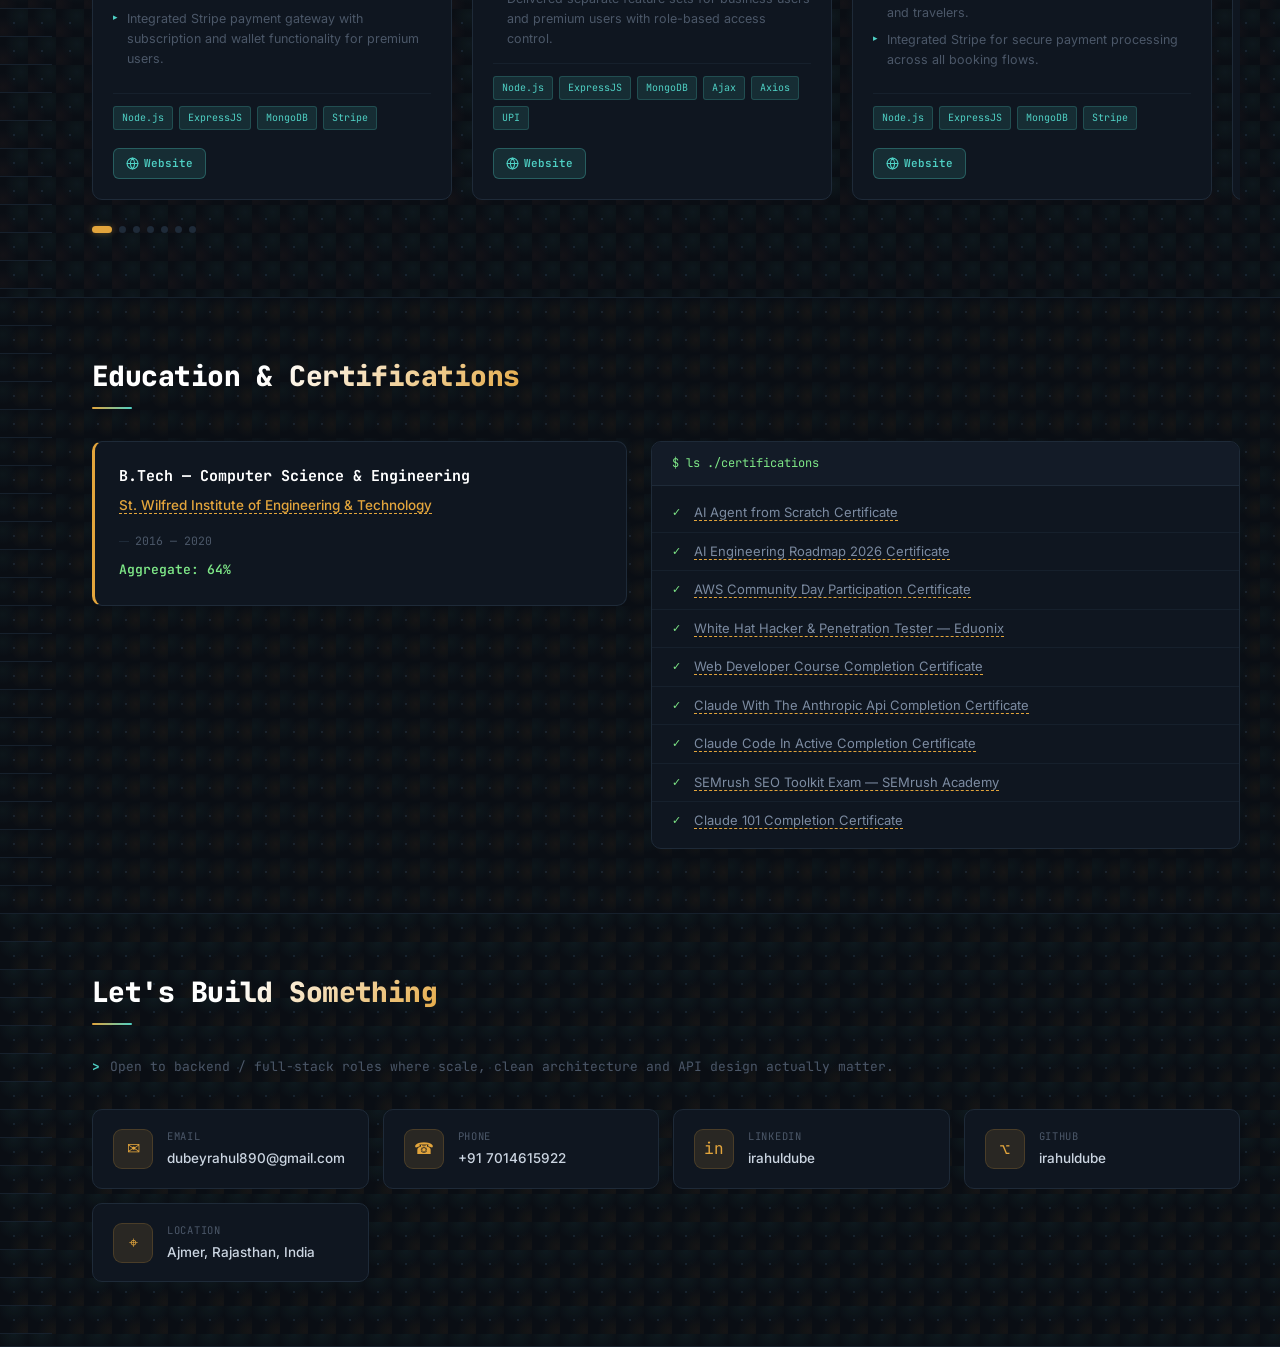
==== commit d38f20e8: "feat(portfolio): restructure project layout and build data-driven portfolio system - Add portfolio.j" ====
--- a/index.html
+++ b/index.html
@@ -9,7 +9,7 @@
 <link rel="preconnect" href="https://fonts.googleapis.com">
 <link rel="preconnect" href="https://fonts.gstatic.com" crossorigin>
 <link href="https://fonts.googleapis.com/css2?family=JetBrains+Mono:wght@400;500;600;700;800&family=Inter:wght@400;500;600;700&display=swap" rel="stylesheet">
-<link rel="stylesheet" href="style.css">
+<link rel="stylesheet" href="css/main-style.css">
 </head>
 <body>
 
@@ -209,7 +209,7 @@
     <div class="chat-header-info">
       <span class="chat-header-dot"></span>
       <div>
-        <div class="chat-header-name">rahul<span class="accent">.ssistant </span></div>
+        <div class="chat-header-name">rahul<span class="accent">.assistant </span></div>
         <div class="chat-header-status">online · ask me anything</div>
       </div>
     </div>
@@ -257,7 +257,7 @@
   </div>
 </div>
 
-<script src="script.js"></script>
+<script src="scripts/main-script.js"></script>
 <script src="assets/js/chatbot.js"></script>
 </body>
 </html>
--- a/css/main-style.css
+++ b/css/main-style.css
@@ -0,0 +1,1867 @@
+/* =========================================================
+   TOKENS
+========================================================= */
+:root{
+  --bg:            #0a0e14;
+  --bg-editor:     #0d1219;
+  --panel:         #0f1620;
+  --panel-alt:     #131b27;
+  --panel-hover:   #17202c;
+  --border:        #1e2a38;
+  --border-soft:   #16202c;
+
+  --text:          #cbd5e1;
+  --text-dim:      #7c8ba1;
+  --text-faint:    #4b5768;
+
+  --accent:        #e3a53c;   /* amber - primary */
+  --accent-soft:   rgba(227,165,60,.12);
+  --accent-2:      #4fd1c5;   /* teal - links / secondary */
+  --accent-2-soft: rgba(79,209,197,.12);
+  --accent-3:      #f0796f;   /* soft red - dot/tags */
+  --mono-green:    #7ee787;   /* terminal prompt green */
+
+  --font-mono: 'JetBrains Mono', ui-monospace, SFMono-Regular, Menlo, monospace;
+  --font-body: 'Inter', -apple-system, BlinkMacSystemFont, sans-serif;
+
+  --sidebar-w: 260px;
+  --radius: 6px;
+  --radius-lg: 10px;
+}
+
+*{ box-sizing:border-box; margin:0; padding:0; }
+html{ scroll-behavior:smooth; }
+body{
+  background:var(--bg);
+  color:var(--text);
+  font-family:var(--font-body);
+  font-size:15px;
+  line-height:1.6;
+  -webkit-font-smoothing:antialiased;
+}
+a{ color:inherit; text-decoration:none; }
+ul{ list-style:none; }
+img{ max-width:100%; display:block; }
+
+::selection{ background:var(--accent-soft); color:var(--accent); }
+
+::-webkit-scrollbar{ width:10px; height:10px; }
+::-webkit-scrollbar-track{ background:var(--bg); }
+::-webkit-scrollbar-thumb{ background:var(--border); border-radius:5px; }
+::-webkit-scrollbar-thumb:hover{ background:#2a3a4d; }
+
+:focus-visible{
+  outline:2px solid var(--accent-2);
+  outline-offset:2px;
+  border-radius:2px;
+}
+
+@media (prefers-reduced-motion: reduce){
+  *{ animation-duration:.01ms !important; animation-iteration-count:1 !important; transition-duration:.01ms !important; scroll-behavior:auto !important; }
+}
+
+/* =========================================================
+   BOOT OVERLAY
+========================================================= */
+.boot-overlay{
+  position:fixed; inset:0; z-index:999;
+  background:var(--bg);
+  display:flex; align-items:center; justify-content:center;
+  font-family:var(--font-mono);
+  animation: bootFade 1.4s ease forwards;
+  animation-delay:.9s;
+}
+.boot-text{ display:flex; flex-direction:column; gap:8px; }
+.boot-line{
+  color:var(--text-dim); font-size:13px; opacity:0;
+  animation: bootLine .4s ease forwards;
+}
+.boot-line:nth-child(1){ animation-delay:.05s; }
+.boot-line:nth-child(2){ animation-delay:.35s; }
+.boot-line:nth-child(3){ animation-delay:.65s; }
+.boot-ok{ color:var(--mono-green); font-weight:600; }
+@keyframes bootLine{ from{opacity:0; transform:translateY(4px);} to{opacity:1; transform:translateY(0);} }
+@keyframes bootFade{ 0%,80%{opacity:1; visibility:visible;} 100%{opacity:0; visibility:hidden; pointer-events:none;} }
+
+/* =========================================================
+   LAYOUT SHELL
+========================================================= */
+.app{
+  display:flex;
+  min-height:100vh;
+}
+
+/* ---------- Sidebar ---------- */
+.sidebar{
+  width:var(--sidebar-w);
+  flex-shrink:0;
+  background:var(--panel);
+  border-right:1px solid var(--border);
+  position:sticky;
+  top:0;
+  height:100vh;
+  display:flex;
+  flex-direction:column;
+  padding:22px 0 16px;
+}
+.sidebar-brand{
+  display:flex; align-items:center; gap:9px;
+  padding:0 20px 22px;
+  font-family:var(--font-mono);
+  font-weight:700;
+  font-size:16px;
+  border-bottom:1px solid var(--border-soft);
+  margin-bottom:18px;
+}
+.brand-dot{
+  width:9px; height:9px; border-radius:50%;
+  background:var(--accent);
+  box-shadow:0 0 8px var(--accent);
+}
+.accent{ color:var(--accent); }
+
+.explorer-label{
+  font-family:var(--font-mono);
+  font-size:11px;
+  letter-spacing:.12em;
+  color:var(--text-faint);
+  padding:0 20px 10px;
+}
+.file-tree{ display:flex; flex-direction:column; }
+.file-item{
+  display:flex; align-items:center; gap:8px;
+  padding:8px 20px;
+  font-family:var(--font-mono);
+  font-size:13.5px;
+  color:var(--text-dim);
+  border-left:2px solid transparent;
+  transition:.15s ease;
+}
+.file-icon{ font-size:10px; color:var(--text-faint); transition:.15s ease; }
+.file-item:hover{ background:var(--panel-hover); color:var(--text); }
+.file-item.active{
+  color:var(--accent);
+  background:var(--accent-soft);
+  border-left-color:var(--accent);
+}
+.file-item.active .file-icon{ color:var(--accent); transform:rotate(90deg); }
+
+.sidebar-footer{
+  margin-top:auto;
+  padding:16px 20px 0;
+  border-top:1px solid var(--border-soft);
+  display:flex; align-items:center; gap:8px;
+  font-family:var(--font-mono);
+  font-size:12px;
+  color:var(--text-dim);
+}
+.status-dot{
+  width:8px; height:8px; border-radius:50%;
+  background:var(--mono-green);
+  box-shadow:0 0 6px var(--mono-green);
+  flex-shrink:0;
+  animation:pulse 2s ease-in-out infinite;
+}
+@keyframes pulse{ 0%,100%{opacity:1;} 50%{opacity:.4;} }
+
+/* ---------- Mobile topbar ---------- */
+.topbar{
+  display:none;
+  position:sticky; top:0; z-index:50;
+  background:var(--panel);
+  border-bottom:1px solid var(--border);
+  align-items:center;
+  gap:14px;
+  padding:14px 16px;
+}
+.menu-btn{
+  background:none; border:none; cursor:pointer;
+  width:22px; height:16px;
+  display:flex; flex-direction:column; justify-content:space-between;
+}
+.menu-btn span{ display:block; height:2px; background:var(--text); border-radius:2px; }
+.topbar-title{ font-family:var(--font-mono); font-weight:700; font-size:15px; flex:1; }
+.topbar-cta{
+  font-family:var(--font-mono); font-size:12.5px;
+  color:var(--accent); border:1px solid var(--accent); border-radius:5px;
+  padding:6px 12px;
+}
+
+/* =========================================================
+   EDITOR / MAIN
+========================================================= */
+.editor{ flex:1; min-width:0; }
+
+.tabbar{
+  display:flex;
+  background:var(--bg-editor);
+  border-bottom:1px solid var(--border);
+  position:sticky; top:0; z-index:40;
+  overflow-x:auto;
+  scrollbar-width:none;
+}
+.tabbar::-webkit-scrollbar{ display:none; }
+.tab{
+  font-family:var(--font-mono);
+  font-size:12.5px;
+  color:var(--text-faint);
+  background:transparent;
+  border:none; border-right:1px solid var(--border-soft);
+  padding:12px 18px;
+  cursor:pointer;
+  white-space:nowrap;
+  border-top:2px solid transparent;
+  transition:.15s ease;
+}
+.tab:hover{ color:var(--text-dim); background:var(--panel); }
+.tab.active{
+  color:var(--accent);
+  background:var(--bg);
+  border-top-color:var(--accent);
+}
+
+.editor-body{ background:var(--bg); }
+
+/* =========================================================
+   SECTION SHARED BACKGROUND — matches hero dot-grid style
+========================================================= */
+.section{
+  display:flex;
+  border-bottom:1px solid var(--border-soft);
+  scroll-margin-top:46px;
+  position:relative;
+  overflow:hidden;
+}
+
+/* per-section radial accent glows */
+#about::before,
+#skills::before,
+#experience::before,
+#projects::before,
+#education::before,
+#contact::before{
+  content:'';
+  position:absolute;
+  inset:0;
+  pointer-events:none;
+  z-index:0;
+  background-size: 28px 28px;
+  background-image:
+    radial-gradient(ellipse 1px 1px at center, var(--border-soft) 1px, transparent 0);
+}
+#about::before{
+  background-image:
+    radial-gradient(circle at 90% 20%, rgba(79,209,197,.05) 0%, transparent 55%),
+    radial-gradient(circle at 5% 70%,  rgba(227,165,60,.04) 0%, transparent 45%),
+    radial-gradient(ellipse 1px 1px at center, var(--border-soft) 1px, transparent 0);
+}
+#skills::before{
+  background-image:
+    radial-gradient(circle at 80% 60%, rgba(227,165,60,.05) 0%, transparent 50%),
+    radial-gradient(circle at 15% 20%, rgba(79,209,197,.04) 0%, transparent 45%),
+    radial-gradient(ellipse 1px 1px at center, var(--border-soft) 1px, transparent 0);
+}
+#experience::before{
+  background-image:
+    radial-gradient(circle at 5% 40%,  rgba(126,231,135,.04) 0%, transparent 50%),
+    radial-gradient(circle at 85% 75%, rgba(227,165,60,.05) 0%, transparent 50%),
+    radial-gradient(ellipse 1px 1px at center, var(--border-soft) 1px, transparent 0);
+}
+#projects::before{
+  background-image:
+    radial-gradient(circle at 75% 25%, rgba(79,209,197,.05) 0%, transparent 55%),
+    radial-gradient(circle at 10% 80%, rgba(240,121,111,.04) 0%, transparent 45%),
+    radial-gradient(ellipse 1px 1px at center, var(--border-soft) 1px, transparent 0);
+}
+#education::before{
+  background-image:
+    radial-gradient(circle at 85% 50%, rgba(227,165,60,.05) 0%, transparent 50%),
+    radial-gradient(circle at 10% 30%, rgba(79,209,197,.04) 0%, transparent 45%),
+    radial-gradient(ellipse 1px 1px at center, var(--border-soft) 1px, transparent 0);
+}
+#contact::before{
+  background-image:
+    radial-gradient(circle at 50% 0%,  rgba(79,209,197,.06) 0%, transparent 55%),
+    radial-gradient(circle at 90% 90%, rgba(227,165,60,.05) 0%, transparent 45%),
+    radial-gradient(ellipse 1px 1px at center, var(--border-soft) 1px, transparent 0);
+}
+
+/* push section content above the pseudo bg */
+.section > .gutter,
+.section > .section-content{
+  position:relative;
+  z-index:1;
+}
+
+.hero-section{ border-bottom:1px solid var(--border); }
+
+/* ---- Section title — gradient + underline bar like hero name ---- */
+.section-eyebrow{
+  font-family:var(--font-mono);
+  font-size:12px;
+  color:var(--accent-2);
+  margin-bottom:10px;
+  letter-spacing:.04em;
+  display:flex;
+  align-items:center;
+  gap:8px;
+}
+.section-eyebrow::before{
+  content:'';
+  display:inline-block;
+  width:16px; height:1px;
+  background:var(--accent-2);
+  opacity:.5;
+}
+
+.section-title{
+  font-family:var(--font-mono);
+  font-weight:800;
+  font-size:clamp(20px, 2.8vw, 28px);
+  letter-spacing:-.02em;
+  margin-bottom:32px;
+  background:linear-gradient(135deg, #fff 40%, var(--accent) 100%);
+  -webkit-background-clip:text;
+  -webkit-text-fill-color:transparent;
+  background-clip:text;
+  display:inline-block;
+}
+.section-title::after{
+  content:'';
+  display:block;
+  width:40px;
+  height:2px;
+  background:linear-gradient(90deg, var(--accent), var(--accent-2));
+  border-radius:2px;
+  margin-top:8px;
+  -webkit-text-fill-color:initial;
+}
+
+.gutter{
+  width:52px;
+  flex-shrink:0;
+  padding-top:56px;
+  text-align:right;
+  font-family:var(--font-mono);
+  font-size:11.5px;
+  color:var(--text-faint);
+  user-select:none;
+  display:none;
+}
+@media (min-width: 860px){ .gutter{ display:block; } }
+.gutter::before{
+  content: attr(data-lines);
+  display:none;
+}
+.gutter{
+  counter-reset: line;
+}
+.gutter{
+  background-image: repeating-linear-gradient(
+    to bottom,
+    transparent 0,
+    transparent 27px,
+    var(--border-soft) 27px,
+    var(--border-soft) 28px
+  );
+}
+
+.section-content{
+  flex:1;
+  min-width:0;
+  padding:56px 40px 64px;
+}
+
+.prose{
+  color:var(--text-dim);
+  font-size:15.5px;
+  line-height:1.9;
+}
+
+/* =========================================================
+   HERO
+========================================================= */
+.hero-section{
+  position:relative;
+  overflow:hidden;
+  border-bottom:1px solid var(--border);
+}
+
+/* Dot-grid background */
+.hero-bg-grid{
+  position:absolute;
+  inset:0;
+  background-image:
+    radial-gradient(circle at 70% 50%, rgba(227,165,60,.06) 0%, transparent 60%),
+    radial-gradient(circle at 10% 80%, rgba(79,209,197,.05) 0%, transparent 50%),
+    radial-gradient(ellipse 1px 1px at center, var(--border) 1px, transparent 0);
+  background-size: auto, auto, 28px 28px;
+  pointer-events:none;
+  z-index:0;
+}
+
+.hero-section .section-content{
+  position:relative;
+  z-index:1;
+  display:grid;
+  grid-template-columns:1fr 1.05fr;
+  gap:56px;
+  align-items:center;
+  padding-top:72px;
+  padding-bottom:80px;
+}
+
+/* ---- Hero meta (left col) ---- */
+.hero-eyebrow{
+  display:flex;
+  align-items:center;
+  gap:8px;
+  margin-bottom:20px;
+}
+.hero-eyebrow-dot{
+  width:7px; height:7px; border-radius:50%;
+  background:var(--mono-green);
+  box-shadow:0 0 8px var(--mono-green);
+  animation:pulse 2s ease-in-out infinite;
+  flex-shrink:0;
+}
+.hero-eyebrow-text{
+  font-family:var(--font-mono);
+  font-size:12px;
+  color:var(--text-faint);
+  letter-spacing:.04em;
+}
+
+.hero-name{
+  font-family:var(--font-mono);
+  font-weight:800;
+  font-size:clamp(32px, 4.8vw, 52px);
+  letter-spacing:-.025em;
+  line-height:1.1;
+  margin-bottom:6px;
+
+  /* gradient text */
+  background:linear-gradient(135deg, #fff 30%, var(--accent) 80%, #f0b756 100%);
+  -webkit-background-clip:text;
+  -webkit-text-fill-color:transparent;
+  background-clip:text;
+}
+
+/* animated underline accent */
+.hero-name::after{
+  content:'';
+  display:block;
+  width:56px;
+  height:3px;
+  background:linear-gradient(90deg, var(--accent), var(--accent-2));
+  border-radius:2px;
+  margin-top:10px;
+  animation:slideIn .6s ease forwards;
+}
+@keyframes slideIn{
+  from{ width:0; opacity:0; }
+  to{ width:56px; opacity:1; }
+}
+
+.hero-title{
+  font-family:var(--font-mono);
+  font-size:16px;
+  color:var(--text-dim);
+  font-weight:500;
+  margin-bottom:22px;
+  margin-top:4px;
+}
+.hero-title span.hl{ color:var(--accent-2); }
+
+.hero-tags{
+  display:flex;
+  flex-wrap:wrap;
+  gap:8px;
+  margin-bottom:32px;
+}
+.hero-tags .tag{
+  font-family:var(--font-mono);
+  font-size:11.5px;
+  color:var(--accent-2);
+  background:var(--accent-2-soft);
+  border:1px solid rgba(79,209,197,.22);
+  border-radius:4px;
+  padding:5px 11px;
+  transition:.15s ease;
+}
+.hero-tags .tag:hover{
+  background:rgba(79,209,197,.18);
+  border-color:rgba(79,209,197,.5);
+}
+
+.hero-actions{
+  display:flex;
+  gap:12px;
+  flex-wrap:wrap;
+  margin-bottom:28px;
+}
+
+.btn{
+  font-family:var(--font-mono);
+  font-size:13px;
+  font-weight:600;
+  padding:11px 22px;
+  border-radius:var(--radius);
+  transition:.18s ease;
+  border:1px solid transparent;
+  display:inline-flex;
+  align-items:center;
+  gap:6px;
+  position:relative;
+  overflow:hidden;
+}
+.btn::before{
+  content:'';
+  position:absolute;
+  inset:0;
+  background:rgba(255,255,255,.06);
+  opacity:0;
+  transition:.18s ease;
+}
+.btn:hover::before{ opacity:1; }
+
+.btn-primary{
+  background:var(--accent);
+  color:#141008;
+  box-shadow:0 4px 18px -6px rgba(227,165,60,.45);
+}
+.btn-primary:hover{
+  background:#f0b756;
+  transform:translateY(-2px);
+  box-shadow:0 8px 24px -6px rgba(227,165,60,.55);
+}
+.btn-primary:active{ transform:translateY(0); }
+
+.btn-ghost{
+  border-color:var(--border);
+  color:var(--text-dim);
+  background:var(--panel);
+}
+.btn-ghost:hover{
+  border-color:var(--accent-2);
+  color:var(--accent-2);
+  background:var(--accent-2-soft);
+  transform:translateY(-2px);
+}
+.btn-ghost:active{ transform:translateY(0); }
+
+.btn-download{
+  border-color:var(--border);
+  color:var(--text-faint);
+  background:transparent;
+  gap:7px;
+}
+.btn-download svg{ flex-shrink:0; transition:.18s ease; }
+.btn-download:hover{
+  border-color:var(--mono-green);
+  color:var(--mono-green);
+  background:rgba(126,231,135,.08);
+  transform:translateY(-2px);
+}
+.btn-download:hover svg{ transform:translateY(2px); }
+.btn-download:active{ transform:translateY(0); }
+
+.hero-meta-row{
+  font-family:var(--font-mono);
+  font-size:12.5px;
+  color:var(--text-faint);
+  display:flex;
+  gap:10px;
+  align-items:center;
+}
+.sep{ color:var(--border); }
+
+/* ---- Terminal (right col) ---- */
+.hero-terminal-wrap{
+  position:relative;
+}
+.terminal-glow{
+  position:absolute;
+  inset:-1px;
+  border-radius:calc(var(--radius-lg) + 2px);
+  background:transparent;
+  box-shadow:
+    0 0 0 1px rgba(227,165,60,.08),
+    0 30px 60px -20px rgba(0,0,0,.7),
+    0 0 80px -30px rgba(227,165,60,.12);
+  pointer-events:none;
+  z-index:0;
+}
+.terminal-window{
+  position:relative;
+  z-index:1;
+  background:var(--panel);
+  border:1px solid var(--border);
+  border-radius:var(--radius-lg);
+  overflow:hidden;
+  box-shadow:0 24px 56px -20px rgba(0,0,0,.65);
+}
+.terminal-titlebar{
+  display:flex;
+  align-items:center;
+  gap:7px;
+  padding:11px 16px;
+  background:var(--panel-alt);
+  border-bottom:1px solid var(--border);
+  user-select:none;
+}
+.dot{ width:10px; height:10px; border-radius:50%; }
+.dot.red{ background:#f0796f; }
+.dot.yellow{ background:#e3a53c; }
+.dot.green{ background:#7ee787; }
+.terminal-name{
+  margin-left:8px;
+  font-family:var(--font-mono);
+  font-size:11.5px;
+  color:var(--text-faint);
+  flex:1;
+}
+.terminal-tab-indicator{
+  font-family:var(--font-mono);
+  font-size:10.5px;
+  color:var(--text-faint);
+  background:var(--bg);
+  border:1px solid var(--border-soft);
+  border-radius:3px;
+  padding:2px 8px;
+  opacity:.7;
+}
+
+.terminal-body{
+  padding:22px 22px 28px;
+  font-family:var(--font-mono);
+  font-size:13.5px;
+  line-height:2;
+  min-height:200px;
+  /* subtle scanline */
+  background-image: repeating-linear-gradient(
+    to bottom,
+    transparent 0px,
+    transparent 31px,
+    rgba(255,255,255,.015) 31px,
+    rgba(255,255,255,.015) 32px
+  );
+}
+.term-line{ color:var(--text-dim); white-space:pre-wrap; word-break:break-word; }
+.term-prompt{ color:var(--mono-green); }
+.term-cursor{
+  display:inline-block;
+  width:8px; height:15px;
+  background:var(--accent);
+  margin-left:2px;
+  animation:blink 1s step-end infinite;
+  vertical-align:middle;
+  border-radius:1px;
+}
+@keyframes blink{ 50%{ opacity:0; } }
+
+
+/* =========================================================
+   SKILLS (config block)
+========================================================= */
+.config-block{
+  background:var(--panel);
+  border:1px solid var(--border);
+  border-radius:var(--radius-lg);
+  overflow:hidden;
+  font-family:var(--font-mono);
+  font-size:13.5px;
+}
+.config-block-header{
+  padding:11px 22px;
+  background:var(--panel-alt);
+  border-bottom:1px solid var(--border);
+  font-size:11.5px;
+  color:var(--text-faint);
+  display:flex;
+  align-items:center;
+  gap:8px;
+}
+.config-block-header::before{
+  content:'{}';
+  color:var(--accent);
+  font-weight:700;
+}
+.config-row{
+  display:flex;
+  gap:18px;
+  padding:13px 22px;
+  border-bottom:1px solid var(--border-soft);
+  align-items:flex-start;
+  transition:background .15s;
+}
+.config-row:last-child{ border-bottom:none; }
+.config-row:hover{ background:var(--panel-hover); }
+.config-key{
+  color:var(--accent-2);
+  min-width:150px;
+  flex-shrink:0;
+  font-size:13px;
+}
+.config-key::after{ content:':'; color:var(--text-faint); margin-left:1px; }
+.config-values{ display:flex; flex-wrap:wrap; gap:7px; }
+.config-values .chip{
+  color:var(--text);
+  background:var(--panel-alt);
+  border:1px solid var(--border);
+  border-radius:4px;
+  padding:4px 11px;
+  font-size:12px;
+  white-space:nowrap;
+  transition:.15s;
+}
+.config-values .chip:hover{
+  border-color:var(--accent-2);
+  color:var(--accent-2);
+  background:var(--accent-2-soft);
+}
+
+/* =========================================================
+   EXPERIENCE (timeline)
+========================================================= */
+.timeline{ position:relative; padding-left:32px; }
+.timeline::before{
+  content:'';
+  position:absolute; left:7px; top:8px; bottom:8px;
+  width:1px;
+  background:linear-gradient(to bottom, var(--accent) 0%, var(--border) 30%, var(--border) 100%);
+}
+.timeline-item{
+  position:relative;
+  padding-bottom:44px;
+}
+.timeline-item:last-child{ padding-bottom:0; }
+
+.timeline-dot{
+  position:absolute; left:-32px; top:5px;
+  width:15px; height:15px; border-radius:50%;
+  background:var(--bg);
+  border:2px solid var(--border);
+  transition:.2s;
+}
+.timeline-item.current .timeline-dot{
+  border-color:var(--mono-green);
+  background:var(--mono-green);
+  box-shadow:0 0 0 5px rgba(126,231,135,.12), 0 0 12px rgba(126,231,135,.3);
+}
+
+.timeline-card{
+  background:var(--panel);
+  border:1px solid var(--border);
+  border-radius:var(--radius-lg);
+  padding:22px 24px;
+  transition:.2s ease;
+}
+.timeline-card:hover{
+  border-color:rgba(227,165,60,.3);
+  box-shadow:0 8px 30px -12px rgba(0,0,0,.5);
+}
+.timeline-item.current .timeline-card{
+  border-left:3px solid var(--mono-green);
+}
+
+.timeline-header{
+  display:flex; flex-wrap:wrap; align-items:center; gap:10px;
+  margin-bottom:4px;
+}
+.timeline-role{
+  font-family:var(--font-mono);
+  font-weight:700;
+  font-size:16px;
+  color:#fff;
+}
+.timeline-badge{
+  font-family:var(--font-mono);
+  font-size:10px;
+  color:var(--mono-green);
+  background:rgba(126,231,135,.1);
+  border:1px solid rgba(126,231,135,.28);
+  border-radius:20px;
+  padding:2px 9px;
+  text-transform:uppercase;
+  letter-spacing:.06em;
+}
+.timeline-company{
+  color:var(--accent);
+  font-weight:600;
+  font-size:14px;
+  margin-bottom:3px;
+}
+.timeline-sub{
+  font-family:var(--font-mono);
+  font-size:11.5px;
+  color:var(--text-faint);
+  margin-bottom:16px;
+  display:flex;
+  align-items:center;
+  gap:6px;
+}
+.timeline-sub::before{
+  content:'';
+  display:inline-block;
+  width:14px; height:1px;
+  background:var(--border);
+}
+.timeline-points{ display:flex; flex-direction:column; gap:9px; }
+.timeline-points li{
+  color:var(--text-dim);
+  font-size:14px;
+  line-height:1.72;
+  padding-left:20px;
+  position:relative;
+}
+.timeline-points li::before{
+  content:'▸';
+  position:absolute; left:0; top:1px;
+  color:var(--accent-2);
+  font-size:11px;
+}
+
+/* =========================================================
+   PROJECTS — HORIZONTAL CAROUSEL
+========================================================= */
+.projects-section-content{
+  padding-right:40px;
+  overflow:visible;
+}
+@media (max-width:480px){ .projects-section-content{ padding-right:16px; } }
+
+.projects-header{
+  display:flex;
+  align-items:center;
+  justify-content:space-between;
+  margin-bottom:0;
+}
+
+/* nav controls */
+.carousel-nav{
+  display:flex;
+  align-items:center;
+  gap:10px;
+  flex-shrink:0;
+}
+.carousel-btn{
+  width:32px; height:32px;
+  border-radius:var(--radius);
+  border:1px solid var(--border);
+  background:var(--panel);
+  color:var(--text-dim);
+  display:flex; align-items:center; justify-content:center;
+  cursor:pointer;
+  transition:.15s ease;
+  flex-shrink:0;
+}
+.carousel-btn:hover{
+  border-color:var(--accent);
+  color:var(--accent);
+  background:var(--accent-soft);
+}
+.carousel-count{
+  font-family:var(--font-mono);
+  font-size:12px;
+  color:var(--text-faint);
+  min-width:40px;
+  text-align:center;
+}
+
+/* scroll track */
+.carousel-track-outer{
+  margin-top:28px;
+  overflow:hidden;
+}
+.project-carousel{
+  display:flex;
+  gap:20px;
+  overflow-x:auto;
+  scroll-snap-type:x mandatory;
+  scroll-padding: 0;
+  -webkit-overflow-scrolling:touch;
+  scrollbar-width:none;
+  padding-bottom:6px;
+}
+.project-carousel::-webkit-scrollbar{ display:none; }
+
+/* dots */
+.carousel-dots{
+  display:flex;
+  gap:7px;
+  margin-top:20px;
+  flex-wrap:wrap;
+}
+.carousel-dot{
+  width:7px; height:7px; border-radius:50%;
+  background:var(--border);
+  border:none; cursor:pointer;
+  padding:0;
+  transition:.2s ease;
+}
+.carousel-dot.active{
+  background:var(--accent);
+  width:20px;
+  border-radius:4px;
+  box-shadow:0 0 6px rgba(227,165,60,.4);
+}
+
+/* ---- Project Card ---- */
+.pcard{
+  flex:0 0 360px;
+  scroll-snap-align:start;
+  scroll-snap-stop: always;
+  background:var(--panel);
+  border:1px solid var(--border);
+  border-radius:var(--radius-lg);
+  overflow:hidden;
+  display:flex;
+  flex-direction:column;
+  transition:.22s ease;
+  position:relative;
+}
+.pcard::before{
+  content:'';
+  position:absolute;
+  top:0; left:0; right:0;
+  height:2px;
+  background:linear-gradient(90deg, var(--accent-2), transparent);
+  opacity:0;
+  transition:.22s ease;
+}
+.pcard:hover{
+  border-color:rgba(79,209,197,.35);
+  transform:translateY(-4px);
+  box-shadow:0 20px 40px -16px rgba(0,0,0,.7), 0 0 0 1px rgba(79,209,197,.1);
+}
+.pcard:hover::before{ opacity:1; }
+
+/* image / placeholder */
+.pcard-img{
+  width:100%;
+  height:180px;
+  object-fit:cover;
+  display:block;
+  border-bottom:1px solid var(--border-soft);
+  background:var(--panel-alt);
+}
+.pcard-img-placeholder{
+  display:flex;
+  align-items:center;
+  justify-content:center;
+  background:linear-gradient(135deg, var(--panel-alt) 0%, var(--panel-hover) 100%);
+  border-bottom:1px solid var(--border-soft);
+}
+.pcard-img-label{
+  font-family:var(--font-mono);
+  font-weight:800;
+  font-size:42px;
+  color:var(--border);
+  letter-spacing:-.02em;
+  user-select:none;
+}
+
+/* body */
+.pcard-body{
+  display:flex;
+  flex-direction:column;
+  flex:1;
+  padding:20px;
+  gap:14px;
+}
+.pcard-head{ display:flex; flex-direction:column; gap:8px; }
+.pcard-title-row{
+  display:flex;
+  align-items:flex-start;
+  justify-content:space-between;
+  gap:10px;
+}
+.pcard-name{
+  font-family:var(--font-mono);
+  font-weight:700;
+  font-size:15px;
+  color:#fff;
+  line-height:1.3;
+}
+.pcard-ext{
+  font-family:var(--font-mono);
+  font-size:10px;
+  border-radius:20px;
+  padding:3px 9px;
+  text-transform:uppercase;
+  flex-shrink:0;
+  letter-spacing:.04em;
+  font-weight:600;
+  border:1px solid transparent;
+}
+.pcard-desc{
+  font-size:13px;
+  color:var(--text-dim);
+  line-height:1.65;
+}
+
+/* bullet points */
+.pcard-points{
+  display:flex;
+  flex-direction:column;
+  gap:7px;
+  flex:1;
+}
+.pcard-points li{
+  font-size:12.5px;
+  color:var(--text-faint);
+  line-height:1.6;
+  padding-left:14px;
+  position:relative;
+}
+.pcard-points li::before{
+  content:'▸';
+  position:absolute; left:0; top:1px;
+  color:var(--accent-2);
+  font-size:9px;
+}
+
+/* stack chips */
+.pcard-stack{
+  display:flex;
+  flex-wrap:wrap;
+  gap:6px;
+  padding-top:12px;
+  border-top:1px solid var(--border-soft);
+}
+.pcard-stack span{
+  font-family:var(--font-mono);
+  font-size:10px;
+  color:var(--accent-2);
+  border:1px solid rgba(79,209,197,.2);
+  border-radius:3px;
+  padding:3px 8px;
+  background:var(--accent-2-soft);
+}
+
+/* links row */
+.pcard-links{
+  display:flex;
+  flex-wrap:wrap;
+  gap:8px;
+  padding-top:4px;
+}
+.pcard-link{
+  display:inline-flex;
+  align-items:center;
+  gap:5px;
+  font-family:var(--font-mono);
+  font-size:11px;
+  font-weight:600;
+  padding:6px 12px;
+  border-radius:var(--radius);
+  border:1px solid;
+  transition:.15s ease;
+  text-decoration:none;
+}
+.pcard-link-web{
+  color:var(--accent-2);
+  border-color:rgba(79,209,197,.3);
+  background:var(--accent-2-soft);
+}
+.pcard-link-web:hover{
+  background:rgba(79,209,197,.2);
+  border-color:var(--accent-2);
+}
+.pcard-link-play{
+  color:var(--mono-green);
+  border-color:rgba(126,231,135,.3);
+  background:rgba(126,231,135,.08);
+}
+.pcard-link-play:hover{
+  background:rgba(126,231,135,.16);
+  border-color:var(--mono-green);
+}
+.pcard-link-apple{
+  color:var(--text-dim);
+  border-color:var(--border);
+  background:var(--panel-alt);
+}
+.pcard-link-apple:hover{
+  color:#fff;
+  border-color:var(--text-dim);
+  background:var(--panel-hover);
+}
+
+/* =========================================================
+   ABOUT
+========================================================= */
+.about-inner{
+  display:grid;
+  grid-template-columns:minmax(0,1fr) auto;
+  gap:32px;
+  align-items:start;
+}
+
+.prose strong{ color:var(--text); font-weight:600; }
+
+.about-stats{
+  display:flex;
+  flex-direction:column;
+  gap:12px;
+  min-width:160px;
+}
+.stat-card{
+  background:var(--panel);
+  border:1px solid var(--border);
+  border-radius:var(--radius-lg);
+  padding:16px 20px;
+  text-align:center;
+  transition:.15s;
+}
+.stat-card:hover{ border-color:rgba(227,165,60,.3); }
+.stat-num{
+  font-family:var(--font-mono);
+  font-weight:800;
+  font-size:26px;
+  color:var(--accent);
+  line-height:1;
+  margin-bottom:4px;
+}
+.stat-label{
+  font-family:var(--font-mono);
+  font-size:10.5px;
+  color:var(--text-faint);
+  text-transform:uppercase;
+  letter-spacing:.06em;
+}
+
+/* =========================================================
+   EDUCATION + CERTS
+========================================================= */
+.edu-cert-grid{
+  display:grid;
+  grid-template-columns:1fr 1.1fr;
+  gap:24px;
+  align-items:start;
+}
+
+.edu-block{
+  background:var(--panel);
+  border:1px solid var(--border);
+  border-left:3px solid var(--accent);
+  border-radius:var(--radius-lg);
+  padding:24px;
+}
+.edu-degree{
+  font-family:var(--font-mono);
+  font-weight:700;
+  color:#fff;
+  font-size:15px;
+  margin-bottom:8px;
+  line-height:1.4;
+}
+.edu-institute{
+  color:var(--accent);
+  font-size:13.5px;
+  margin-bottom:8px;
+  font-weight:500;
+}
+.edu-duration{
+  font-family:var(--font-mono);
+  font-size:11.5px;
+  color:var(--text-faint);
+  margin-bottom:10px;
+  display:inline-flex;
+  align-items:center;
+  gap:6px;
+}
+.edu-duration::before{
+  content:'';
+  display:inline-block;
+  width:10px; height:1px;
+  background:var(--border);
+}
+.edu-detail{
+  font-size:13px;
+  color:var(--mono-green);
+  font-family:var(--font-mono);
+  font-weight:600;
+}
+
+.cert-block{
+  background:var(--panel);
+  border:1px solid var(--border);
+  border-radius:var(--radius-lg);
+  overflow:hidden;
+}
+.cert-heading{
+  font-family:var(--font-mono);
+  font-size:12px;
+  color:var(--mono-green);
+  padding:12px 20px;
+  background:var(--panel-alt);
+  border-bottom:1px solid var(--border);
+}
+.cert-list{ display:flex; flex-direction:column; padding:8px 0; }
+.cert-list li{
+  font-size:13px;
+  color:var(--text-dim);
+  padding:9px 20px 9px 42px;
+  position:relative;
+  line-height:1.5;
+  border-bottom:1px solid var(--border-soft);
+  transition:.15s;
+}
+.cert-list li:last-child{ border-bottom:none; }
+.cert-list li:hover{ background:var(--panel-hover); color:var(--text); }
+.cert-list li::before{
+  content:'✓';
+  position:absolute; left:20px; top:10px;
+  color:var(--mono-green);
+  font-size:11px;
+  font-family:var(--font-mono);
+}
+
+/* =========================================================
+   CONTACT
+========================================================= */
+.contact-section .section-content{ max-width:100%; }
+#about .section-content{ max-width:100%; }
+
+.contact-intro{
+  font-family:var(--font-mono);
+  font-size:13px;
+  color:var(--text-faint);
+  margin-bottom:32px;
+  display:flex;
+  align-items:center;
+  gap:10px;
+}
+.contact-intro::before{
+  content:'>';
+  color:var(--accent-2);
+  font-weight:700;
+}
+
+.contact-grid{
+  display:grid;
+  grid-template-columns:repeat(auto-fit, minmax(240px, 1fr));
+  gap:14px;
+}
+.contact-card{
+  background:var(--panel);
+  border:1px solid var(--border);
+  border-radius:var(--radius-lg);
+  padding:18px 20px;
+  transition:.18s ease;
+  display:flex;
+  align-items:center;
+  gap:14px;
+  position:relative;
+  overflow:hidden;
+}
+.contact-card::after{
+  content:'';
+  position:absolute;
+  bottom:0; left:0; right:0;
+  height:2px;
+  background:linear-gradient(90deg, var(--accent), transparent);
+  transform:scaleX(0);
+  transform-origin:left;
+  transition:.2s ease;
+}
+.contact-card:hover{
+  border-color:rgba(227,165,60,.3);
+  background:var(--panel-hover);
+  transform:translateY(-2px);
+  box-shadow:0 8px 24px -10px rgba(0,0,0,.5);
+}
+.contact-card:hover::after{ transform:scaleX(1); }
+
+.contact-icon{
+  font-family:var(--font-mono);
+  font-size:16px;
+  width:40px; height:40px;
+  display:flex; align-items:center; justify-content:center;
+  background:var(--accent-soft);
+  color:var(--accent);
+  border-radius:9px;
+  flex-shrink:0;
+  border:1px solid rgba(227,165,60,.18);
+  transition:.18s;
+}
+.contact-card:hover .contact-icon{
+  background:rgba(227,165,60,.2);
+  border-color:rgba(227,165,60,.4);
+}
+.contact-label{
+  font-family:var(--font-mono);
+  font-size:10.5px;
+  color:var(--text-faint);
+  margin-bottom:3px;
+  text-transform:uppercase;
+  letter-spacing:.07em;
+}
+.contact-value{
+  font-size:13.5px;
+  color:var(--text);
+  word-break:break-word;
+  font-weight:500;
+}
+
+.site-footer{
+  padding:32px 40px 48px;
+  font-family:var(--font-mono);
+  font-size:12px;
+  color:var(--text-faint);
+  text-align:center;
+  border-top:1px solid var(--border-soft);
+}
+.site-footer code{
+  background:var(--panel);
+  border:1px solid var(--border);
+  border-radius:3px;
+  padding:1px 6px;
+  color:var(--accent-2);
+}
+
+/* =========================================================
+   RESPONSIVE — full mobile / tablet / desktop
+========================================================= */
+
+/* ---- DESKTOP baseline sidebar drawer ---- */
+@media (max-width: 860px){
+  .app{ display:block; }
+  .topbar{ display:flex; }
+  .sidebar{
+    position:fixed;
+    top:0; left:0; bottom:0;
+    z-index:60;
+    transform:translateX(-100%);
+    transition:transform .25s ease;
+    box-shadow:20px 0 40px rgba(0,0,0,.4);
+  }
+  .sidebar.open{ transform:translateX(0); }
+  .editor{ width:100%; }
+
+  /* tabbar — hide on mobile, shown as drawer only */
+  .tabbar{ top:53px; } /* below topbar */
+}
+
+/* ---- TABLET  481px – 860px ---- */
+@media (min-width:481px) and (max-width:860px){
+  .section-content{ padding:44px 28px 56px; }
+
+  /* hero */
+  .hero-section .section-content{
+    grid-template-columns:1fr;
+    padding-top:44px;
+    padding-bottom:56px;
+    gap:36px;
+  }
+  .hero-name{ font-size:clamp(28px, 5vw, 40px); }
+  .hero-actions{ flex-wrap:wrap; gap:10px; }
+  .btn{ font-size:12.5px; padding:10px 18px; }
+
+  /* about */
+  .about-inner{ grid-template-columns:1fr; gap:24px; }
+  .about-stats{ flex-direction:row; min-width:0; }
+  .stat-card{ flex:1; }
+
+  /* skills */
+  .config-row{ flex-direction:column; gap:10px; }
+  .config-key{ min-width:0; }
+
+  /* experience */
+  .timeline{ padding-left:24px; }
+  .timeline-dot{ left:-24px; }
+  .timeline-card{ padding:18px 20px; }
+  .timeline-role{ font-size:15px; }
+
+  /* projects carousel */
+  .projects-header{ flex-wrap:wrap; gap:12px; }
+  .pcard{ flex:0 0 320px; }
+  .carousel-dots{ margin-top:14px; }
+
+  /* edu + certs */
+  .edu-cert-grid{ grid-template-columns:1fr; }
+
+  /* contact */
+  .contact-grid{ grid-template-columns:1fr 1fr; }
+}
+
+/* ---- MOBILE  ≤480px ---- */
+@media (max-width:480px){
+  :root{ --radius-lg: 8px; }
+
+  .section-content{ padding:32px 16px 44px; }
+
+  /* tabbar scroll on small screens */
+  .tab{ padding:10px 14px; font-size:11.5px; }
+
+  /* hero */
+  .hero-section .section-content{
+    grid-template-columns:1fr;
+    padding-top:32px;
+    padding-bottom:44px;
+    gap:32px;
+  }
+  .hero-name{ font-size:clamp(26px, 8vw, 36px); }
+  .hero-title{ font-size:14px; }
+  .hero-tags{ gap:6px; }
+  .hero-tags .tag{ font-size:11px; padding:4px 9px; }
+  .hero-actions{
+    flex-direction:column;
+    align-items:stretch;
+    gap:10px;
+  }
+  .btn{
+    font-size:12.5px;
+    padding:12px 16px;
+    justify-content:center;
+    width:100%;
+  }
+  .hero-meta-row{ flex-wrap:wrap; gap:6px; font-size:11.5px; }
+
+  /* terminal */
+  .terminal-body{ padding:16px; font-size:12.5px; min-height:160px; }
+  .terminal-name{ font-size:10.5px; }
+  .terminal-tab-indicator{ display:none; }
+
+  /* section titles */
+  .section-title{ font-size:clamp(18px, 5.5vw, 24px); margin-bottom:24px; }
+  .section-eyebrow{ font-size:11px; }
+
+  /* about */
+  .about-inner{ grid-template-columns:1fr; gap:20px; }
+  .about-stats{ flex-direction:row; flex-wrap:wrap; min-width:0; gap:10px; }
+  .stat-card{ flex:1; min-width:100px; padding:14px 12px; }
+  .stat-num{ font-size:22px; }
+  .prose{ font-size:14.5px; }
+
+  /* skills */
+  .config-row{ flex-direction:column; gap:10px; padding:12px 16px; }
+  .config-key{ min-width:0; }
+  .config-block-header{ padding:10px 16px; font-size:11px; }
+
+  /* experience */
+  .timeline{ padding-left:20px; }
+  .timeline::before{ left:5px; }
+  .timeline-dot{ left:-20px; width:12px; height:12px; top:6px; }
+  .timeline-card{ padding:16px; }
+  .timeline-role{ font-size:14.5px; }
+  .timeline-company{ font-size:13px; }
+  .timeline-sub{ font-size:11px; flex-wrap:wrap; }
+  .timeline-points li{ font-size:13px; }
+  .timeline-item{ padding-bottom:32px; }
+
+  /* projects carousel */
+  .projects-header{ flex-wrap:wrap; gap:12px; }
+  .pcard{ flex:0 0 calc(100vw - 52px); }
+  .carousel-track-outer{ margin-top:20px; }
+  .carousel-dots{ margin-top:14px; }
+  .pcard-body{ padding:16px; gap:12px; }
+  .pcard-name{ font-size:14px; }
+  .pcard-desc{ font-size:12.5px; }
+  .pcard-img{ height:150px; }
+  .pcard-img-label{ font-size:34px; }
+  .pcard-links{ gap:6px; }
+  .pcard-link{ font-size:10.5px; padding:5px 10px; }
+  .carousel-btn{ width:28px; height:28px; }
+
+  /* education + certs */
+  .edu-cert-grid{ grid-template-columns:1fr; gap:16px; }
+  .edu-block{ padding:18px; }
+  .edu-degree{ font-size:14px; }
+  .cert-list li{ padding:8px 16px 8px 36px; font-size:12.5px; }
+  .cert-list li::before{ left:16px; }
+
+  /* contact */
+  .contact-grid{ grid-template-columns:1fr; gap:10px; }
+  .contact-card{ padding:14px 16px; }
+  .contact-intro{ font-size:12px; }
+
+  /* footer */
+  .site-footer{ padding:24px 16px 36px; font-size:11px; }
+}
+
+/* body scroll lock when drawer open */
+body.no-scroll{ overflow:hidden; }
+.sidebar-scrim{
+  display:none;
+  position:fixed; inset:0; z-index:55;
+  background:rgba(0,0,0,.5);
+}
+.sidebar-scrim.show{ display:block; }
+
+/* ---- record links ---- */
+.record-link{
+  color:inherit;
+  text-decoration:none;
+  border-bottom:1px dashed var(--accent);
+  transition:color .2s,border-color .2s;
+}
+.record-link:hover{
+  color:var(--accent);
+  border-bottom-style:solid;
+}
+a.project-name.record-link{
+  font-size:inherit;
+  font-weight:inherit;
+  letter-spacing:inherit;
+}
+
+/* =========================================================
+   CHATBOT
+========================================================= */
+
+/* ---- FAB ---- */
+.chat-fab {
+  position: fixed;
+  bottom: 28px;
+  right: 28px;
+  z-index: 200;
+  width: 52px;
+  height: 52px;
+  border-radius: 50%;
+  background: var(--accent);
+  color: #141008;
+  display: flex;
+  align-items: center;
+  justify-content: center;
+  cursor: pointer;
+  box-shadow: 0 8px 28px -6px rgba(227,165,60,.55), 0 0 0 1px rgba(227,165,60,.2);
+  transition: transform .2s ease, box-shadow .2s ease;
+  user-select: none;
+}
+.chat-fab:hover {
+  transform: translateY(-3px) scale(1.04);
+  box-shadow: 0 14px 36px -8px rgba(227,165,60,.65), 0 0 0 1px rgba(227,165,60,.3);
+}
+.chat-fab:active { transform: scale(.97); }
+
+.chat-fab-icon { position: absolute; transition: opacity .2s ease, transform .2s ease; }
+.chat-fab-icon-open  { opacity: 1; transform: scale(1); }
+.chat-fab-icon-close { opacity: 0; transform: scale(.6) rotate(-45deg); }
+
+.chat-fab.active .chat-fab-icon-open  { opacity: 0; transform: scale(.6) rotate(45deg); }
+.chat-fab.active .chat-fab-icon-close { opacity: 1; transform: scale(1) rotate(0deg); }
+
+.chat-fab-badge {
+  position: absolute;
+  top: -4px;
+  right: -4px;
+  width: 18px;
+  height: 18px;
+  border-radius: 50%;
+  background: var(--accent-3);
+  color: #fff;
+  font-family: var(--font-mono);
+  font-size: 10px;
+  font-weight: 700;
+  display: flex;
+  align-items: center;
+  justify-content: center;
+  border: 2px solid var(--bg);
+  animation: pulse 2s ease-in-out infinite;
+}
+
+/* ---- Chat window ---- */
+.chat-window {
+  position: fixed;
+  bottom: 92px;
+  right: 28px;
+  z-index: 199;
+  width: 360px;
+  max-width: calc(100vw - 32px);
+  max-height: 520px;
+  background: var(--panel);
+  border: 1px solid var(--border);
+  border-radius: var(--radius-lg);
+  display: flex;
+  flex-direction: column;
+  overflow: hidden;
+  box-shadow: 0 24px 64px -16px rgba(0,0,0,.8), 0 0 0 1px rgba(227,165,60,.08);
+  transform: translateY(12px) scale(.97);
+  opacity: 0;
+  pointer-events: none;
+  transition: transform .22s ease, opacity .22s ease;
+}
+.chat-window.open {
+  transform: translateY(0) scale(1);
+  opacity: 1;
+  pointer-events: all;
+}
+
+/* ---- Header ---- */
+.chat-header {
+  display: flex;
+  align-items: center;
+  justify-content: space-between;
+  padding: 14px 16px;
+  background: var(--panel-alt);
+  border-bottom: 1px solid var(--border);
+  flex-shrink: 0;
+}
+.chat-header-info {
+  display: flex;
+  align-items: center;
+  gap: 10px;
+}
+.chat-header-dot {
+  width: 9px;
+  height: 9px;
+  border-radius: 50%;
+  background: var(--mono-green);
+  box-shadow: 0 0 7px var(--mono-green);
+  animation: pulse 2s ease-in-out infinite;
+  flex-shrink: 0;
+}
+.chat-header-name {
+  font-family: var(--font-mono);
+  font-weight: 700;
+  font-size: 14px;
+  color: #fff;
+}
+.chat-header-status {
+  font-family: var(--font-mono);
+  font-size: 10.5px;
+  color: var(--text-faint);
+  margin-top: 1px;
+}
+.chat-close-btn {
+  background: none;
+  border: none;
+  color: var(--text-faint);
+  cursor: pointer;
+  padding: 5px;
+  border-radius: 5px;
+  display: flex;
+  align-items: center;
+  justify-content: center;
+  transition: .15s ease;
+}
+.chat-close-btn:hover { color: var(--text); background: var(--panel-hover); }
+
+/* ---- Suggestions ---- */
+.chat-suggestions {
+  display: flex;
+  flex-wrap: wrap;
+  gap: 7px;
+  padding: 10px 14px;
+  border-bottom: 1px solid var(--border-soft);
+  flex-shrink: 0;
+}
+.chat-suggestion {
+  font-family: var(--font-mono);
+  font-size: 11px;
+  color: var(--accent-2);
+  background: var(--accent-2-soft);
+  border: 1px solid rgba(79,209,197,.2);
+  border-radius: 20px;
+  padding: 5px 12px;
+  cursor: pointer;
+  transition: .15s ease;
+  white-space: nowrap;
+}
+.chat-suggestion:hover {
+  background: rgba(79,209,197,.18);
+  border-color: var(--accent-2);
+}
+
+/* ---- Messages ---- */
+.chat-messages {
+  flex: 1;
+  overflow-y: auto;
+  padding: 16px 14px;
+  display: flex;
+  flex-direction: column;
+  gap: 10px;
+  scrollbar-width: thin;
+  scrollbar-color: var(--border) transparent;
+}
+.chat-messages::-webkit-scrollbar { width: 4px; }
+.chat-messages::-webkit-scrollbar-thumb { background: var(--border); border-radius: 4px; }
+
+.chat-msg { display: flex; }
+.chat-msg-bot  { justify-content: flex-start; }
+.chat-msg-user { justify-content: flex-end; }
+
+.chat-bubble {
+  max-width: 82%;
+  padding: 10px 14px;
+  border-radius: 12px;
+  font-size: 13.5px;
+  line-height: 1.65;
+  word-break: break-word;
+  animation: bubbleIn .18s ease;
+}
+@keyframes bubbleIn {
+  from { opacity: 0; transform: translateY(6px); }
+  to   { opacity: 1; transform: translateY(0); }
+}
+
+.chat-msg-bot .chat-bubble {
+  background: var(--panel-alt);
+  border: 1px solid var(--border);
+  color: var(--text);
+  border-bottom-left-radius: 4px;
+  font-family: var(--font-body);
+}
+.chat-msg-user .chat-bubble {
+  background: var(--accent);
+  color: #141008;
+  font-weight: 500;
+  border-bottom-right-radius: 4px;
+  font-family: var(--font-body);
+}
+
+/* ---- Input row ---- */
+.chat-input-row {
+  display: flex;
+  gap: 8px;
+  padding: 12px 14px;
+  border-top: 1px solid var(--border);
+  background: var(--panel-alt);
+  flex-shrink: 0;
+}
+.chat-input {
+  flex: 1;
+  background: var(--bg);
+  border: 1px solid var(--border);
+  border-radius: var(--radius);
+  color: var(--text);
+  font-family: var(--font-body);
+  font-size: 13.5px;
+  padding: 9px 13px;
+  outline: none;
+  transition: border-color .15s;
+}
+.chat-input::placeholder { color: var(--text-faint); }
+.chat-input:focus { border-color: var(--accent-2); }
+
+.chat-send-btn {
+  width: 38px;
+  height: 38px;
+  border-radius: var(--radius);
+  background: var(--accent);
+  border: none;
+  color: #141008;
+  display: flex;
+  align-items: center;
+  justify-content: center;
+  cursor: pointer;
+  flex-shrink: 0;
+  transition: .15s ease;
+}
+.chat-send-btn:hover {
+  background: #f0b756;
+  transform: translateY(-1px);
+}
+.chat-send-btn:active { transform: scale(.95); }
+
+/* ---- Mobile adjustments ---- */
+@media (max-width: 480px) {
+  .chat-fab    { bottom: 20px; right: 16px; }
+  .chat-window { bottom: 82px; right: 8px; left: 8px; width: auto; }
+}
+
+/* =========================================================
+   CERTIFICATE MODAL
+========================================================= */
+.timeline-cert-badge {
+  font-family: var(--font-mono);
+  font-size: 10px;
+  color: var(--accent);
+  background: var(--accent-soft);
+  border: 1px solid rgba(227,165,60,.28);
+  border-radius: 20px;
+  padding: 2px 9px;
+  letter-spacing: .04em;
+  cursor: pointer;
+  transition: .15s ease;
+  white-space: nowrap;
+}
+.timeline-card.has-cert:hover .timeline-cert-badge {
+  background: rgba(227,165,60,.2);
+  border-color: var(--accent);
+}
+
+.cert-modal-overlay {
+  position: fixed;
+  inset: 0;
+  z-index: 300;
+  background: rgba(0,0,0,.78);
+  backdrop-filter: blur(6px);
+  display: flex;
+  align-items: center;
+  justify-content: center;
+  padding: 20px;
+  opacity: 0;
+  pointer-events: none;
+  transition: opacity .22s ease;
+}
+.cert-modal-overlay.open {
+  opacity: 1;
+  pointer-events: all;
+}
+.cert-modal-overlay.open .cert-modal-box {
+  transform: translateY(0) scale(1);
+  opacity: 1;
+}
+
+.cert-modal-box {
+  background: var(--panel);
+  border: 1px solid var(--border);
+  border-radius: var(--radius-lg);
+  width: 100%;
+  max-width: 760px;
+  max-height: 90vh;
+  display: flex;
+  flex-direction: column;
+  overflow: hidden;
+  box-shadow: 0 32px 80px -20px rgba(0,0,0,.9), 0 0 0 1px rgba(227,165,60,.1);
+  transform: translateY(16px) scale(.97);
+  opacity: 0;
+  transition: transform .25s ease, opacity .25s ease;
+}
+
+.cert-modal-header {
+  display: flex;
+  align-items: center;
+  justify-content: space-between;
+  padding: 14px 20px;
+  background: var(--panel-alt);
+  border-bottom: 1px solid var(--border);
+  flex-shrink: 0;
+}
+.cert-modal-title {
+  font-family: var(--font-mono);
+  font-size: 13px;
+  color: var(--text-dim);
+  font-weight: 600;
+}
+.cert-modal-close {
+  background: none;
+  border: none;
+  color: var(--text-faint);
+  cursor: pointer;
+  padding: 5px;
+  border-radius: 5px;
+  display: flex;
+  align-items: center;
+  transition: .15s ease;
+}
+.cert-modal-close:hover { color: var(--text); background: var(--panel-hover); }
+
+.cert-modal-body {
+  overflow-y: auto;
+  padding: 24px;
+  display: flex;
+  align-items: center;
+  justify-content: center;
+}
+.cert-modal-img {
+  width: 100%;
+  height: auto;
+  border-radius: var(--radius);
+  border: 1px solid var(--border-soft);
+  display: block;
+}
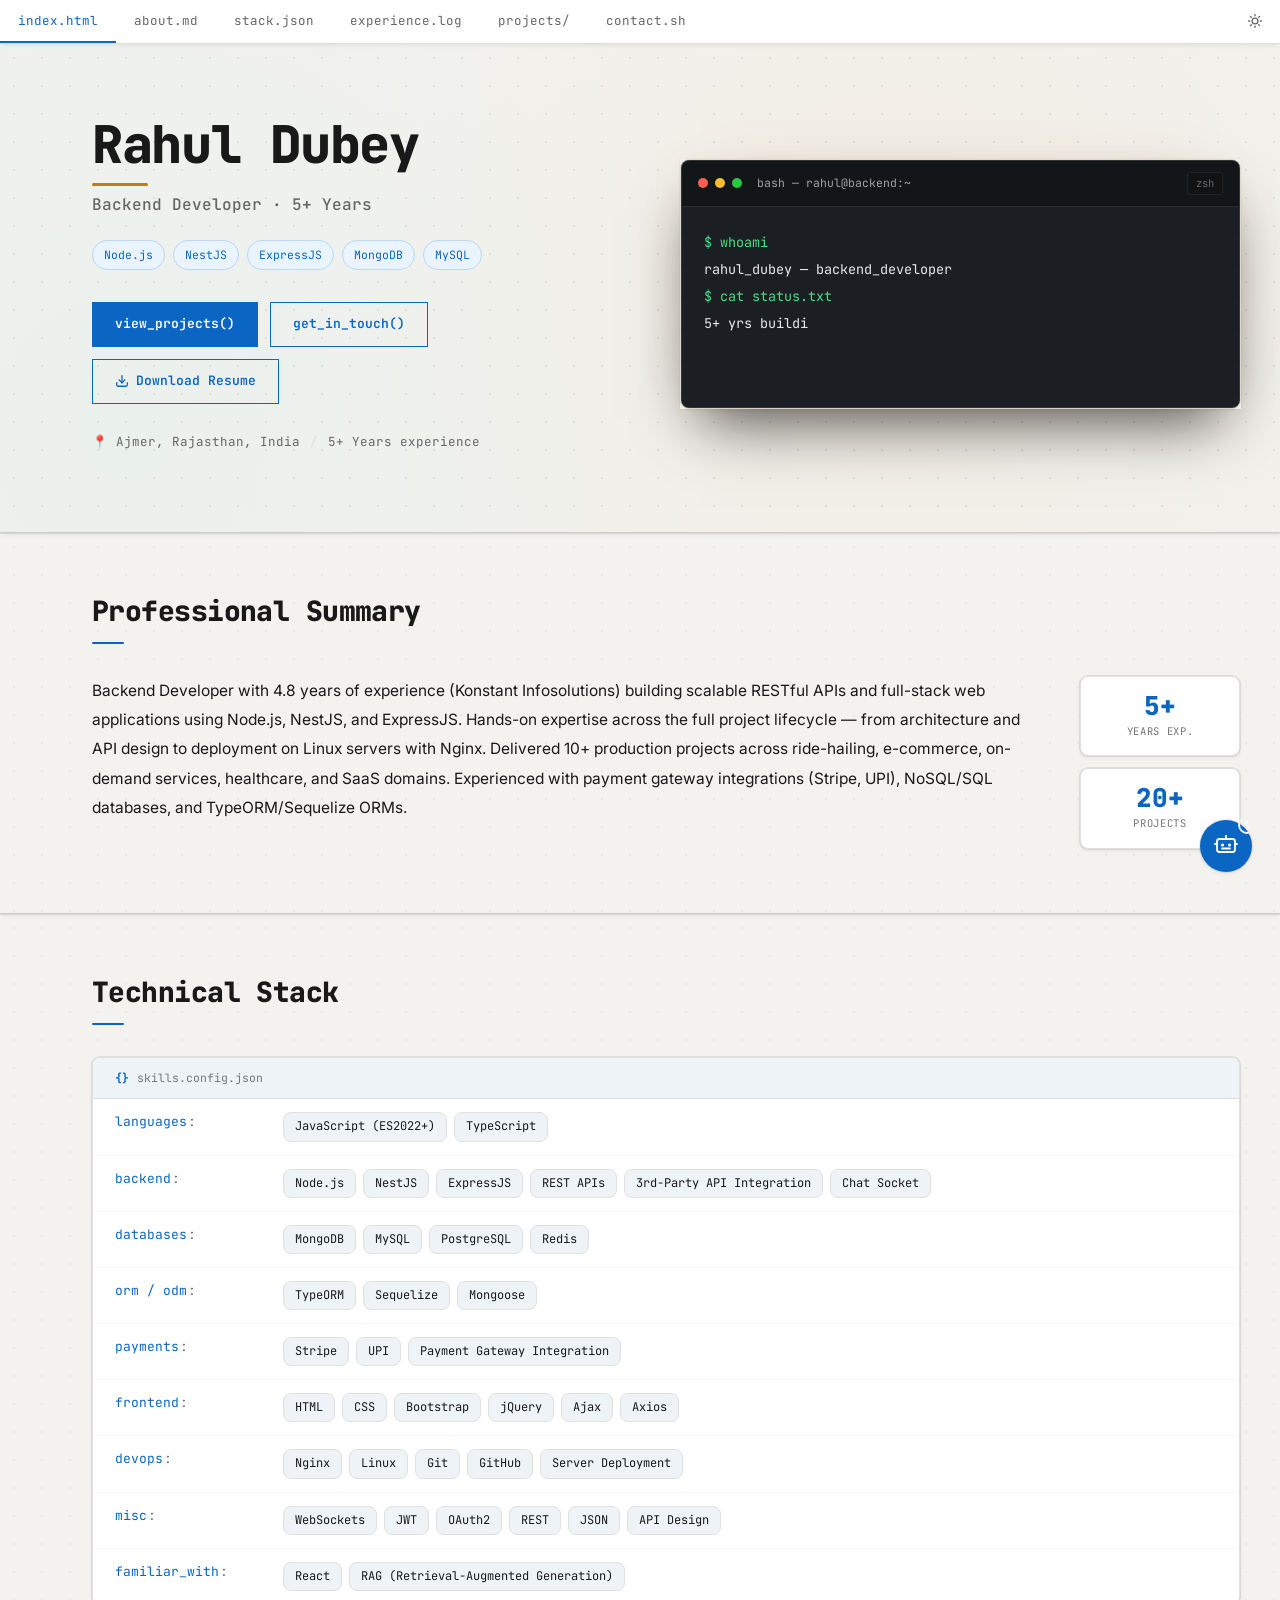
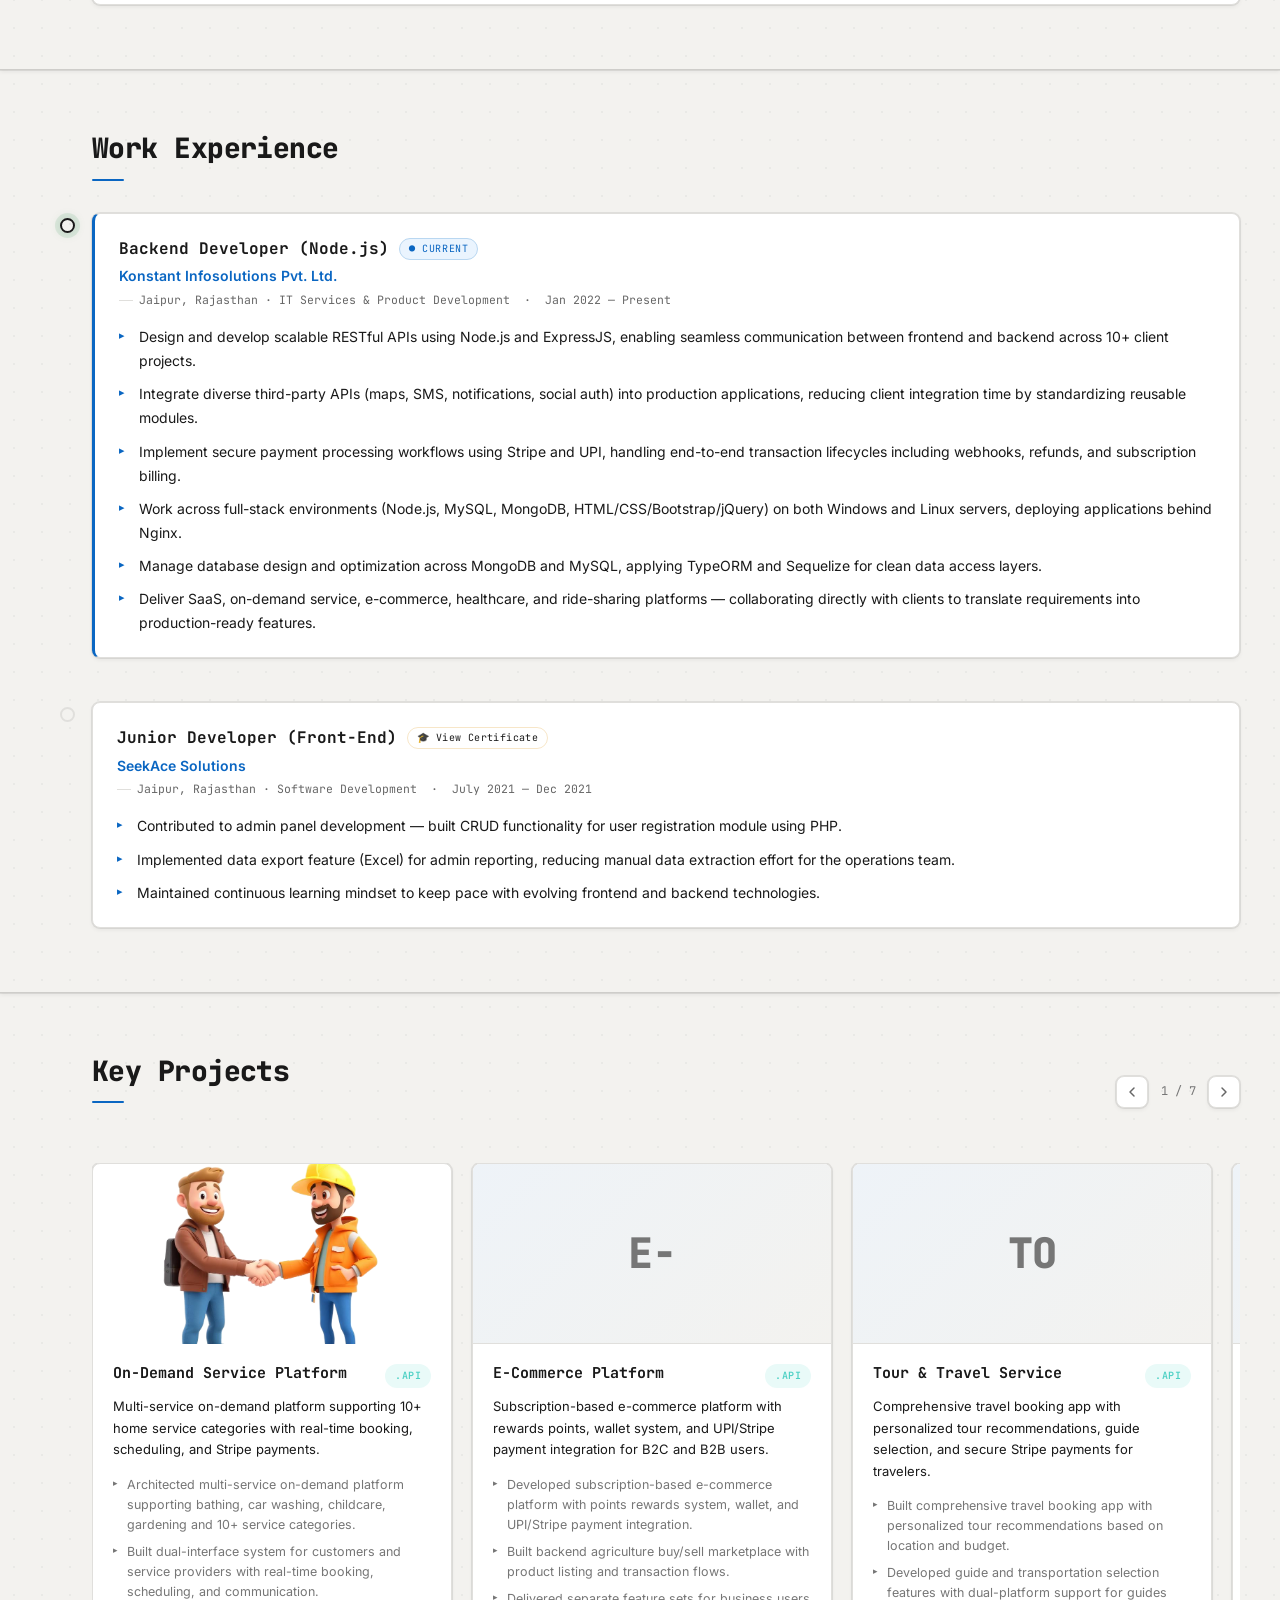
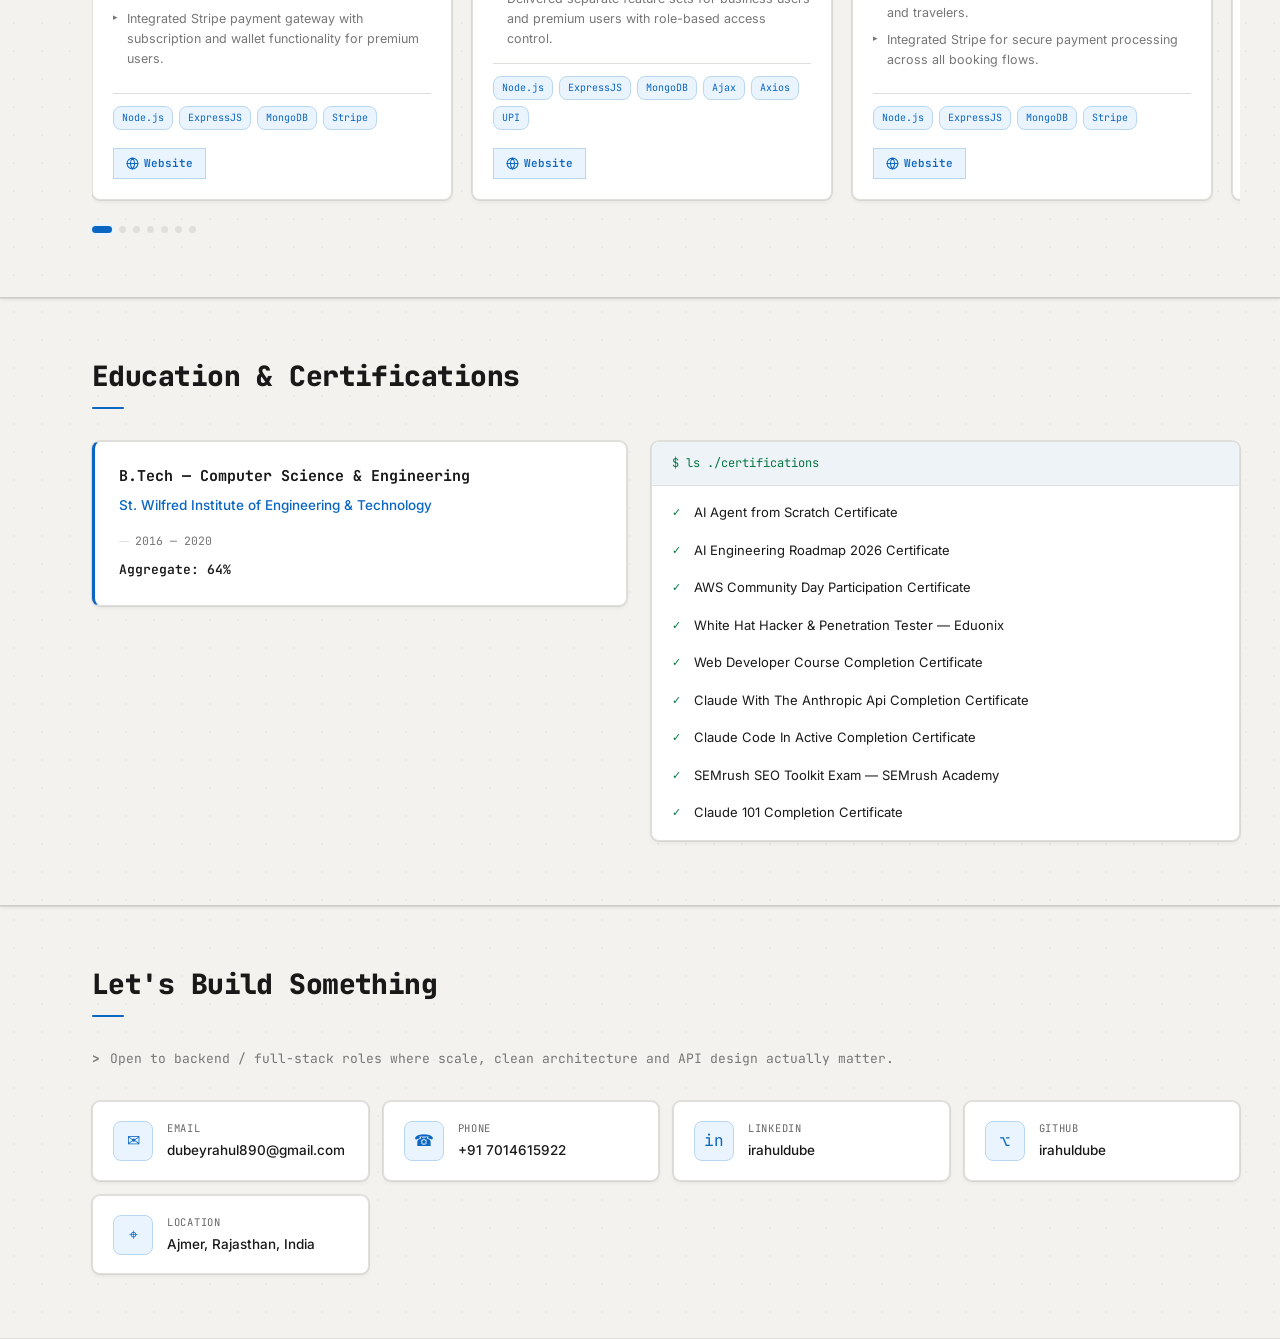
==== commit f7e69aa1: "feat(design): migrate to LinkedIn-style light theme with dark mode support - Replace dark violet the" ====
--- a/index.html
+++ b/index.html
@@ -10,6 +10,15 @@
 <link rel="preconnect" href="https://fonts.gstatic.com" crossorigin>
 <link href="https://fonts.googleapis.com/css2?family=JetBrains+Mono:wght@400;500;600;700;800&family=Inter:wght@400;500;600;700&display=swap" rel="stylesheet">
 <link rel="stylesheet" href="css/main-style.css">
+<script>
+  // Prevent FOUC - apply theme before styles render
+  (function() {
+    const theme = localStorage.getItem('theme') || (window.matchMedia('(prefers-color-scheme: dark)').matches ? 'dark' : 'light');
+    if (theme === 'dark') {
+      document.documentElement.setAttribute('data-theme', 'dark');
+    }
+  })();
+</script>
 </head>
 <body>
 
@@ -40,6 +49,10 @@
       <button class="tab" data-target="experience">experience.log</button>
       <button class="tab" data-target="projects">projects/</button>
       <button class="tab" data-target="contact">contact.sh</button>
+      <button class="tab theme-toggle" id="themeToggle" title="Toggle light/dark theme">
+        <svg class="theme-icon-light" width="14" height="14" viewBox="0 0 24 24" fill="none" stroke="currentColor" stroke-width="2.2" stroke-linecap="round" stroke-linejoin="round" aria-hidden="true"><circle cx="12" cy="12" r="5"/><line x1="12" y1="1" x2="12" y2="3"/><line x1="12" y1="21" x2="12" y2="23"/><line x1="4.22" y1="4.22" x2="5.64" y2="5.64"/><line x1="18.36" y1="18.36" x2="19.78" y2="19.78"/><line x1="1" y1="12" x2="3" y2="12"/><line x1="21" y1="12" x2="23" y2="12"/><line x1="4.22" y1="19.78" x2="5.64" y2="18.36"/><line x1="18.36" y1="5.64" x2="19.78" y2="4.22"/></svg>
+        <svg class="theme-icon-dark" width="14" height="14" viewBox="0 0 24 24" fill="none" stroke="currentColor" stroke-width="2.2" stroke-linecap="round" stroke-linejoin="round" aria-hidden="true"><path d="M21 12.79A9 9 0 1 1 11.21 3 7 7 0 0 0 21 12.79z"/></svg>
+      </button>
     </div>
 
     <div class="editor-body">
--- a/css/main-style.css
+++ b/css/main-style.css
@@ -1,32 +1,65 @@
 /* =========================================================
-   TOKENS
+   TOKENS — LinkedIn-Style Light Theme
 ========================================================= */
 :root{
-  --bg:            #0a0e14;
-  --bg-editor:     #0d1219;
-  --panel:         #0f1620;
-  --panel-alt:     #131b27;
-  --panel-hover:   #17202c;
-  --border:        #1e2a38;
-  --border-soft:   #16202c;
-
-  --text:          #cbd5e1;
-  --text-dim:      #7c8ba1;
-  --text-faint:    #4b5768;
-
-  --accent:        #e3a53c;   /* amber - primary */
-  --accent-soft:   rgba(227,165,60,.12);
-  --accent-2:      #4fd1c5;   /* teal - links / secondary */
-  --accent-2-soft: rgba(79,209,197,.12);
-  --accent-3:      #f0796f;   /* soft red - dot/tags */
-  --mono-green:    #7ee787;   /* terminal prompt green */
+  /* backgrounds — LinkedIn gray palette */
+  --bg:            #F3F2EF;
+  --bg-alt:        #EEF3F8;
+  --surface:       #FFFFFF;
+  --border:        #E0DFDC;
+
+  /* text */
+  --text:          #191919;
+  --text-muted:    #666666;
+  --text-faint:    #767676;
+
+  /* primary blue — LinkedIn */
+  --primary:       #0A66C2;
+  --primary-hover: #004182;
+  --primary-soft:  #EAF4FE;
+  --primary-border: #B9D7F1;
+
+  /* accent colors */
+  --gold:          #C37D16;
+  --gold-text:     #915907;
+  --success:       #057642;
+
+  /* terminal — keep dark */
+  --term-bg:       #1B1F23;
+  --term-text:     #E6E9EC;
+  --term-prompt:   #7FC15E;
+  --term-link:     #70B5F9;
+
+  /* shadows — minimal */
+  --shadow-card:   0 0 0 1px rgba(0,0,0,.08), 0 2px 4px rgba(0,0,0,.06);
+
+  /* radius */
+  --radius-card:   8px;
+  --radius-pill:   999px;
 
   --font-mono: 'JetBrains Mono', ui-monospace, SFMono-Regular, Menlo, monospace;
   --font-body: 'Inter', -apple-system, BlinkMacSystemFont, sans-serif;
 
   --sidebar-w: 260px;
-  --radius: 6px;
-  --radius-lg: 10px;
+
+  transition: background-color .2s, color .2s, border-color .2s;
+}
+
+/* Dark theme override */
+[data-theme="dark"]{
+  --bg:            #000000;
+  --bg-alt:        #0D1114;
+  --surface:       #1B1F23;
+  --border:        #38434F;
+  --text:          rgba(255,255,255,.9);
+  --text-muted:    rgba(255,255,255,.6);
+  --text-faint:    rgba(255,255,255,.5);
+  --primary:       #71B7FB;
+  --primary-hover: #A8D4FF;
+  --primary-soft:  #1B2A38;
+  --primary-border: #2F4B66;
+  --gold-text:     #E7A33E;
+  --term-bg:       #0D1114;
 }
 
 *{ box-sizing:border-box; margin:0; padding:0; }
@@ -43,15 +76,15 @@
 ul{ list-style:none; }
 img{ max-width:100%; display:block; }
 
-::selection{ background:var(--accent-soft); color:var(--accent); }
+::selection{ background:var(--primary-soft); color:var(--primary); }
 
 ::-webkit-scrollbar{ width:10px; height:10px; }
 ::-webkit-scrollbar-track{ background:var(--bg); }
 ::-webkit-scrollbar-thumb{ background:var(--border); border-radius:5px; }
-::-webkit-scrollbar-thumb:hover{ background:#2a3a4d; }
+::-webkit-scrollbar-thumb:hover{ background:var(--text-muted); }
 
 :focus-visible{
-  outline:2px solid var(--accent-2);
+  outline:2px solid var(--primary);
   outline-offset:2px;
   border-radius:2px;
 }
@@ -194,30 +227,55 @@
 
 .tabbar{
   display:flex;
-  background:var(--bg-editor);
+  background:var(--surface);
   border-bottom:1px solid var(--border);
   position:sticky; top:0; z-index:40;
   overflow-x:auto;
   scrollbar-width:none;
+  box-shadow:0 2px 6px -2px rgba(0,0,0,.10);
 }
 .tabbar::-webkit-scrollbar{ display:none; }
 .tab{
   font-family:var(--font-mono);
   font-size:12.5px;
-  color:var(--text-faint);
+  color:var(--text-muted);
   background:transparent;
-  border:none; border-right:1px solid var(--border-soft);
+  border:none;
   padding:12px 18px;
   cursor:pointer;
   white-space:nowrap;
-  border-top:2px solid transparent;
+  border-bottom:2px solid transparent;
   transition:.15s ease;
 }
-.tab:hover{ color:var(--text-dim); background:var(--panel); }
+.tab:hover{ color:var(--text); }
 .tab.active{
-  color:var(--accent);
-  background:var(--bg);
-  border-top-color:var(--accent);
+  color:var(--primary);
+  border-bottom-color:var(--primary);
+}
+
+/* Theme toggle button */
+.theme-toggle {
+  margin-left: auto;
+  color: var(--text-muted);
+  display: flex;
+  align-items: center;
+  justify-content: center;
+  gap: 4px;
+}
+.theme-toggle:hover {
+  color: var(--text);
+}
+.theme-toggle .theme-icon-light {
+  display: block;
+}
+.theme-toggle .theme-icon-dark {
+  display: none;
+}
+[data-theme="dark"] .theme-toggle .theme-icon-light {
+  display: none;
+}
+[data-theme="dark"] .theme-toggle .theme-icon-dark {
+  display: block;
 }
 
 .editor-body{ background:var(--bg); }
@@ -227,10 +285,11 @@
 ========================================================= */
 .section{
   display:flex;
-  border-bottom:1px solid var(--border-soft);
+  border-bottom:1px solid var(--border);
   scroll-margin-top:46px;
   position:relative;
   overflow:hidden;
+  box-shadow:var(--shadow-card);
 }
 
 /* per-section radial accent glows */
@@ -247,43 +306,31 @@
   z-index:0;
   background-size: 28px 28px;
   background-image:
-    radial-gradient(ellipse 1px 1px at center, var(--border-soft) 1px, transparent 0);
+    radial-gradient(ellipse 1px 1px at center, rgba(0,0,0,.04) 1px, transparent 0);
 }
 #about::before{
   background-image:
-    radial-gradient(circle at 90% 20%, rgba(79,209,197,.05) 0%, transparent 55%),
-    radial-gradient(circle at 5% 70%,  rgba(227,165,60,.04) 0%, transparent 45%),
-    radial-gradient(ellipse 1px 1px at center, var(--border-soft) 1px, transparent 0);
+    radial-gradient(ellipse 1px 1px at center, rgba(0,0,0,.04) 1px, transparent 0);
 }
 #skills::before{
   background-image:
-    radial-gradient(circle at 80% 60%, rgba(227,165,60,.05) 0%, transparent 50%),
-    radial-gradient(circle at 15% 20%, rgba(79,209,197,.04) 0%, transparent 45%),
-    radial-gradient(ellipse 1px 1px at center, var(--border-soft) 1px, transparent 0);
+    radial-gradient(ellipse 1px 1px at center, rgba(0,0,0,.04) 1px, transparent 0);
 }
 #experience::before{
   background-image:
-    radial-gradient(circle at 5% 40%,  rgba(126,231,135,.04) 0%, transparent 50%),
-    radial-gradient(circle at 85% 75%, rgba(227,165,60,.05) 0%, transparent 50%),
-    radial-gradient(ellipse 1px 1px at center, var(--border-soft) 1px, transparent 0);
+    radial-gradient(ellipse 1px 1px at center, rgba(0,0,0,.04) 1px, transparent 0);
 }
 #projects::before{
   background-image:
-    radial-gradient(circle at 75% 25%, rgba(79,209,197,.05) 0%, transparent 55%),
-    radial-gradient(circle at 10% 80%, rgba(240,121,111,.04) 0%, transparent 45%),
-    radial-gradient(ellipse 1px 1px at center, var(--border-soft) 1px, transparent 0);
+    radial-gradient(ellipse 1px 1px at center, rgba(0,0,0,.04) 1px, transparent 0);
 }
 #education::before{
   background-image:
-    radial-gradient(circle at 85% 50%, rgba(227,165,60,.05) 0%, transparent 50%),
-    radial-gradient(circle at 10% 30%, rgba(79,209,197,.04) 0%, transparent 45%),
-    radial-gradient(ellipse 1px 1px at center, var(--border-soft) 1px, transparent 0);
+    radial-gradient(ellipse 1px 1px at center, rgba(0,0,0,.04) 1px, transparent 0);
 }
 #contact::before{
   background-image:
-    radial-gradient(circle at 50% 0%,  rgba(79,209,197,.06) 0%, transparent 55%),
-    radial-gradient(circle at 90% 90%, rgba(227,165,60,.05) 0%, transparent 45%),
-    radial-gradient(ellipse 1px 1px at center, var(--border-soft) 1px, transparent 0);
+    radial-gradient(ellipse 1px 1px at center, rgba(0,0,0,.04) 1px, transparent 0);
 }
 
 /* push section content above the pseudo bg */
@@ -320,21 +367,17 @@
   font-size:clamp(20px, 2.8vw, 28px);
   letter-spacing:-.02em;
   margin-bottom:32px;
-  background:linear-gradient(135deg, #fff 40%, var(--accent) 100%);
-  -webkit-background-clip:text;
-  -webkit-text-fill-color:transparent;
-  background-clip:text;
+  color:var(--text);
   display:inline-block;
 }
 .section-title::after{
   content:'';
   display:block;
-  width:40px;
+  width:32px;
   height:2px;
-  background:linear-gradient(90deg, var(--accent), var(--accent-2));
+  background:var(--primary);
   border-radius:2px;
   margin-top:8px;
-  -webkit-text-fill-color:initial;
 }
 
 .gutter{
@@ -439,12 +482,7 @@
   letter-spacing:-.025em;
   line-height:1.1;
   margin-bottom:6px;
-
-  /* gradient text */
-  background:linear-gradient(135deg, #fff 30%, var(--accent) 80%, #f0b756 100%);
-  -webkit-background-clip:text;
-  -webkit-text-fill-color:transparent;
-  background-clip:text;
+  color:var(--text);
 }
 
 /* animated underline accent */
@@ -453,7 +491,7 @@
   display:block;
   width:56px;
   height:3px;
-  background:linear-gradient(90deg, var(--accent), var(--accent-2));
+  background:var(--gold);
   border-radius:2px;
   margin-top:10px;
   animation:slideIn .6s ease forwards;
@@ -466,12 +504,11 @@
 .hero-title{
   font-family:var(--font-mono);
   font-size:16px;
-  color:var(--text-dim);
+  color:var(--text-muted);
   font-weight:500;
   margin-bottom:22px;
   margin-top:4px;
 }
-.hero-title span.hl{ color:var(--accent-2); }
 
 .hero-tags{
   display:flex;
@@ -482,16 +519,16 @@
 .hero-tags .tag{
   font-family:var(--font-mono);
   font-size:11.5px;
-  color:var(--accent-2);
-  background:var(--accent-2-soft);
-  border:1px solid rgba(79,209,197,.22);
-  border-radius:4px;
+  color:var(--primary);
+  background:var(--primary-soft);
+  border:1px solid var(--primary-border);
+  border-radius:var(--radius-pill);
   padding:5px 11px;
   transition:.15s ease;
 }
 .hero-tags .tag:hover{
-  background:rgba(79,209,197,.18);
-  border-color:rgba(79,209,197,.5);
+  background:rgba(10,102,194,.15);
+  border-color:var(--primary);
 }
 
 .hero-actions{
@@ -526,50 +563,50 @@
 .btn:hover::before{ opacity:1; }
 
 .btn-primary{
-  background:var(--accent);
-  color:#141008;
-  box-shadow:0 4px 18px -6px rgba(227,165,60,.45);
+  background:var(--primary);
+  color:#FFFFFF;
+  box-shadow:none;
 }
 .btn-primary:hover{
-  background:#f0b756;
-  transform:translateY(-2px);
-  box-shadow:0 8px 24px -6px rgba(227,165,60,.55);
+  background:var(--primary-hover);
+  transform:translateY(-1px);
 }
 .btn-primary:active{ transform:translateY(0); }
 
 .btn-ghost{
-  border-color:var(--border);
-  color:var(--text-dim);
-  background:var(--panel);
+  border-color:var(--primary);
+  color:var(--primary);
+  background:transparent;
+  box-shadow:none;
 }
 .btn-ghost:hover{
-  border-color:var(--accent-2);
-  color:var(--accent-2);
-  background:var(--accent-2-soft);
-  transform:translateY(-2px);
+  border-color:var(--primary);
+  color:var(--primary);
+  background:var(--primary-soft);
+  transform:translateY(-1px);
 }
 .btn-ghost:active{ transform:translateY(0); }
 
 .btn-download{
-  border-color:var(--border);
-  color:var(--text-faint);
+  border-color:var(--primary);
+  color:var(--primary);
   background:transparent;
   gap:7px;
 }
 .btn-download svg{ flex-shrink:0; transition:.18s ease; }
 .btn-download:hover{
-  border-color:var(--mono-green);
-  color:var(--mono-green);
-  background:rgba(126,231,135,.08);
-  transform:translateY(-2px);
-}
-.btn-download:hover svg{ transform:translateY(2px); }
+  border-color:var(--primary-hover);
+  color:var(--primary-hover);
+  background:var(--primary-soft);
+  transform:translateY(-1px);
+}
+.btn-download:hover svg{ transform:translateY(1px); }
 .btn-download:active{ transform:translateY(0); }
 
 .hero-meta-row{
   font-family:var(--font-mono);
   font-size:12.5px;
-  color:var(--text-faint);
+  color:var(--text-muted);
   display:flex;
   gap:10px;
   align-items:center;
@@ -595,38 +632,38 @@
 .terminal-window{
   position:relative;
   z-index:1;
-  background:var(--panel);
-  border:1px solid var(--border);
-  border-radius:var(--radius-lg);
+  background:var(--term-bg);
+  border:1px solid rgba(255,255,255,.1);
+  border-radius:var(--radius-card);
   overflow:hidden;
-  box-shadow:0 24px 56px -20px rgba(0,0,0,.65);
+  box-shadow:var(--shadow-card);
 }
 .terminal-titlebar{
   display:flex;
   align-items:center;
   gap:7px;
   padding:11px 16px;
-  background:var(--panel-alt);
-  border-bottom:1px solid var(--border);
+  background:rgba(0,0,0,.3);
+  border-bottom:1px solid rgba(255,255,255,.1);
   user-select:none;
 }
 .dot{ width:10px; height:10px; border-radius:50%; }
-.dot.red{ background:#f0796f; }
-.dot.yellow{ background:#e3a53c; }
-.dot.green{ background:#7ee787; }
+.dot.red{ background:#ff5f57; }
+.dot.yellow{ background:#ffbd2e; }
+.dot.green{ background:#28c940; }
 .terminal-name{
   margin-left:8px;
   font-family:var(--font-mono);
   font-size:11.5px;
-  color:var(--text-faint);
+  color:rgba(255,255,255,.6);
   flex:1;
 }
 .terminal-tab-indicator{
   font-family:var(--font-mono);
   font-size:10.5px;
-  color:var(--text-faint);
-  background:var(--bg);
-  border:1px solid var(--border-soft);
+  color:rgba(255,255,255,.5);
+  background:rgba(0,0,0,.2);
+  border:1px solid rgba(255,255,255,.1);
   border-radius:3px;
   padding:2px 8px;
   opacity:.7;
@@ -638,6 +675,8 @@
   font-size:13.5px;
   line-height:2;
   min-height:200px;
+  background:var(--term-bg);
+  color:var(--term-text);
   /* subtle scanline */
   background-image: repeating-linear-gradient(
     to bottom,
@@ -647,12 +686,12 @@
     rgba(255,255,255,.015) 32px
   );
 }
-.term-line{ color:var(--text-dim); white-space:pre-wrap; word-break:break-word; }
-.term-prompt{ color:var(--mono-green); }
+.term-line{ color:var(--term-text); white-space:pre-wrap; word-break:break-word; }
+.term-prompt{ color:#4ADE80; }
 .term-cursor{
   display:inline-block;
   width:8px; height:15px;
-  background:var(--accent);
+  background:#4ADE80;
   margin-left:2px;
   animation:blink 1s step-end infinite;
   vertical-align:middle;
@@ -665,16 +704,17 @@
    SKILLS (config block)
 ========================================================= */
 .config-block{
-  background:var(--panel);
+  background:var(--surface);
   border:1px solid var(--border);
-  border-radius:var(--radius-lg);
+  border-radius:var(--radius-card);
   overflow:hidden;
   font-family:var(--font-mono);
   font-size:13.5px;
+  box-shadow:var(--shadow-card);
 }
 .config-block-header{
   padding:11px 22px;
-  background:var(--panel-alt);
+  background:var(--bg-alt);
   border-bottom:1px solid var(--border);
   font-size:11.5px;
   color:var(--text-faint);
@@ -684,21 +724,21 @@
 }
 .config-block-header::before{
   content:'{}';
-  color:var(--accent);
+  color:var(--primary);
   font-weight:700;
 }
 .config-row{
   display:flex;
   gap:18px;
   padding:13px 22px;
-  border-bottom:1px solid var(--border-soft);
+  border-bottom:1px solid rgba(0,0,0,.04);
   align-items:flex-start;
   transition:background .15s;
 }
 .config-row:last-child{ border-bottom:none; }
-.config-row:hover{ background:var(--panel-hover); }
+.config-row:hover{ background:var(--bg-alt); }
 .config-key{
-  color:var(--accent-2);
+  color:var(--primary);
   min-width:150px;
   flex-shrink:0;
   font-size:13px;
@@ -707,17 +747,19 @@
 .config-values{ display:flex; flex-wrap:wrap; gap:7px; }
 .config-values .chip{
   color:var(--text);
-  background:var(--panel-alt);
+  background:var(--bg-alt);
   border:1px solid var(--border);
-  border-radius:4px;
+  border-radius:var(--radius-card);
   padding:4px 11px;
   font-size:12px;
   white-space:nowrap;
   transition:.15s;
 }
 .config-values .chip:hover{
-  border-color:var(--accent-2);
-  color:var(--accent-2);
+  border-color:var(--primary);
+  color:var(--primary);
+  background:var(--primary-soft);
+}
   background:var(--accent-2-soft);
 }
 
@@ -740,29 +782,31 @@
 .timeline-dot{
   position:absolute; left:-32px; top:5px;
   width:15px; height:15px; border-radius:50%;
-  background:var(--bg);
+  background:var(--panel);
   border:2px solid var(--border);
   transition:.2s;
 }
 .timeline-item.current .timeline-dot{
-  border-color:var(--mono-green);
-  background:var(--mono-green);
-  box-shadow:0 0 0 5px rgba(126,231,135,.12), 0 0 12px rgba(126,231,135,.3);
+  border-color:var(--accent-5);
+  background:var(--accent-5);
+  box-shadow:0 0 0 5px rgba(21,128,61,.1), 0 0 12px rgba(21,128,61,.2);
 }
 
 .timeline-card{
-  background:var(--panel);
+  background:var(--surface);
   border:1px solid var(--border);
-  border-radius:var(--radius-lg);
+  border-radius:var(--radius-card);
   padding:22px 24px;
   transition:.2s ease;
+  box-shadow:var(--shadow-card);
 }
 .timeline-card:hover{
-  border-color:rgba(227,165,60,.3);
-  box-shadow:0 8px 30px -12px rgba(0,0,0,.5);
+  border-color:rgba(10,102,194,.3);
+  box-shadow:var(--shadow-card);
+  transform:translateY(-1px);
 }
 .timeline-item.current .timeline-card{
-  border-left:3px solid var(--mono-green);
+  border-left:3px solid var(--primary);
 }
 
 .timeline-header{
@@ -773,21 +817,21 @@
   font-family:var(--font-mono);
   font-weight:700;
   font-size:16px;
-  color:#fff;
+  color:var(--text);
 }
 .timeline-badge{
   font-family:var(--font-mono);
   font-size:10px;
-  color:var(--mono-green);
-  background:rgba(126,231,135,.1);
-  border:1px solid rgba(126,231,135,.28);
-  border-radius:20px;
+  color:var(--primary);
+  background:var(--primary-soft);
+  border:1px solid var(--primary-border);
+  border-radius:var(--radius-pill);
   padding:2px 9px;
   text-transform:uppercase;
   letter-spacing:.06em;
 }
 .timeline-company{
-  color:var(--accent);
+  color:var(--primary);
   font-weight:600;
   font-size:14px;
   margin-bottom:3px;
@@ -795,7 +839,7 @@
 .timeline-sub{
   font-family:var(--font-mono);
   font-size:11.5px;
-  color:var(--text-faint);
+  color:var(--text-muted);
   margin-bottom:16px;
   display:flex;
   align-items:center;
@@ -818,7 +862,7 @@
 .timeline-points li::before{
   content:'▸';
   position:absolute; left:0; top:1px;
-  color:var(--accent-2);
+  color:var(--primary);
   font-size:11px;
 }
 
@@ -847,19 +891,22 @@
 }
 .carousel-btn{
   width:32px; height:32px;
-  border-radius:var(--radius);
+  border-radius:var(--radius-card);
   border:1px solid var(--border);
-  background:var(--panel);
-  color:var(--text-dim);
+  background:var(--surface);
+  color:var(--text-muted);
   display:flex; align-items:center; justify-content:center;
   cursor:pointer;
   transition:.15s ease;
   flex-shrink:0;
+  box-shadow:var(--shadow-card);
 }
 .carousel-btn:hover{
-  border-color:var(--accent);
-  color:var(--accent);
-  background:var(--accent-soft);
+  border-color:var(--primary);
+  color:var(--primary);
+  background:var(--primary-soft);
+  box-shadow:var(--shadow-card);
+  transform:translateY(-1px);
 }
 .carousel-count{
   font-family:var(--font-mono);
@@ -901,10 +948,10 @@
   transition:.2s ease;
 }
 .carousel-dot.active{
-  background:var(--accent);
+  background:var(--primary);
   width:20px;
   border-radius:4px;
-  box-shadow:0 0 6px rgba(227,165,60,.4);
+  box-shadow:0 0 0 3px var(--primary-soft);
 }
 
 /* ---- Project Card ---- */
@@ -912,28 +959,29 @@
   flex:0 0 360px;
   scroll-snap-align:start;
   scroll-snap-stop: always;
-  background:var(--panel);
+  background:var(--surface);
   border:1px solid var(--border);
-  border-radius:var(--radius-lg);
+  border-radius:var(--radius-card);
   overflow:hidden;
   display:flex;
   flex-direction:column;
   transition:.22s ease;
   position:relative;
+  box-shadow:var(--shadow-card);
 }
 .pcard::before{
   content:'';
   position:absolute;
   top:0; left:0; right:0;
   height:2px;
-  background:linear-gradient(90deg, var(--accent-2), transparent);
+  background:var(--primary);
   opacity:0;
   transition:.22s ease;
 }
 .pcard:hover{
-  border-color:rgba(79,209,197,.35);
-  transform:translateY(-4px);
-  box-shadow:0 20px 40px -16px rgba(0,0,0,.7), 0 0 0 1px rgba(79,209,197,.1);
+  border-color:rgba(10,102,194,.3);
+  transform:translateY(-2px);
+  box-shadow:var(--shadow-card);
 }
 .pcard:hover::before{ opacity:1; }
 
@@ -950,14 +998,14 @@
   display:flex;
   align-items:center;
   justify-content:center;
-  background:linear-gradient(135deg, var(--panel-alt) 0%, var(--panel-hover) 100%);
-  border-bottom:1px solid var(--border-soft);
+  background:linear-gradient(135deg, var(--bg-alt) 0%, var(--bg) 100%);
+  border-bottom:1px solid var(--border);
 }
 .pcard-img-label{
   font-family:var(--font-mono);
   font-weight:800;
   font-size:42px;
-  color:var(--border);
+  color:var(--text-faint);
   letter-spacing:-.02em;
   user-select:none;
 }
@@ -981,7 +1029,7 @@
   font-family:var(--font-mono);
   font-weight:700;
   font-size:15px;
-  color:#fff;
+  color:var(--text);
   line-height:1.3;
 }
 .pcard-ext{
@@ -1028,16 +1076,16 @@
   flex-wrap:wrap;
   gap:6px;
   padding-top:12px;
-  border-top:1px solid var(--border-soft);
+  border-top:1px solid var(--border);
 }
 .pcard-stack span{
   font-family:var(--font-mono);
   font-size:10px;
-  color:var(--accent-2);
-  border:1px solid rgba(79,209,197,.2);
-  border-radius:3px;
+  color:var(--primary);
+  border:1px solid var(--primary-border);
+  border-radius:var(--radius-card);
   padding:3px 8px;
-  background:var(--accent-2-soft);
+  background:var(--primary-soft);
 }
 
 /* links row */
@@ -1061,32 +1109,34 @@
   text-decoration:none;
 }
 .pcard-link-web{
-  color:var(--accent-2);
-  border-color:rgba(79,209,197,.3);
-  background:var(--accent-2-soft);
+  color:var(--primary);
+  border-color:var(--primary-border);
+  background:var(--primary-soft);
 }
 .pcard-link-web:hover{
-  background:rgba(79,209,197,.2);
-  border-color:var(--accent-2);
+  background:var(--primary);
+  color:#FFFFFF;
+  border-color:var(--primary);
 }
 .pcard-link-play{
-  color:var(--mono-green);
-  border-color:rgba(126,231,135,.3);
-  background:rgba(126,231,135,.08);
+  color:var(--success);
+  border-color:rgba(5,118,66,.3);
+  background:rgba(5,118,66,.08);
 }
 .pcard-link-play:hover{
-  background:rgba(126,231,135,.16);
-  border-color:var(--mono-green);
+  background:var(--success);
+  color:#FFFFFF;
+  border-color:var(--success);
 }
 .pcard-link-apple{
-  color:var(--text-dim);
+  color:var(--text-muted);
   border-color:var(--border);
-  background:var(--panel-alt);
+  background:var(--bg-alt);
 }
 .pcard-link-apple:hover{
-  color:#fff;
-  border-color:var(--text-dim);
-  background:var(--panel-hover);
+  color:var(--text);
+  border-color:var(--text-muted);
+  background:var(--bg);
 }
 
 /* =========================================================
@@ -1108,19 +1158,24 @@
   min-width:160px;
 }
 .stat-card{
-  background:var(--panel);
+  background:var(--surface);
   border:1px solid var(--border);
-  border-radius:var(--radius-lg);
+  border-radius:var(--radius-card);
   padding:16px 20px;
   text-align:center;
-  transition:.15s;
-}
-.stat-card:hover{ border-color:rgba(227,165,60,.3); }
+  transition:.15s ease;
+  box-shadow:var(--shadow-card);
+}
+.stat-card:hover{ 
+  border-color:rgba(10,102,194,.3);
+  box-shadow:var(--shadow-card);
+  transform:translateY(-1px);
+}
 .stat-num{
   font-family:var(--font-mono);
   font-weight:800;
   font-size:26px;
-  color:var(--accent);
+  color:var(--primary);
   line-height:1;
   margin-bottom:4px;
 }
@@ -1143,22 +1198,23 @@
 }
 
 .edu-block{
-  background:var(--panel);
+  background:var(--surface);
   border:1px solid var(--border);
-  border-left:3px solid var(--accent);
-  border-radius:var(--radius-lg);
+  border-left:3px solid var(--primary);
+  border-radius:var(--radius-card);
   padding:24px;
+  box-shadow:var(--shadow-card);
 }
 .edu-degree{
   font-family:var(--font-mono);
   font-weight:700;
-  color:#fff;
+  color:var(--text);
   font-size:15px;
   margin-bottom:8px;
   line-height:1.4;
 }
 .edu-institute{
-  color:var(--accent);
+  color:var(--primary);
   font-size:13.5px;
   margin-bottom:8px;
   font-weight:500;
@@ -1180,23 +1236,24 @@
 }
 .edu-detail{
   font-size:13px;
-  color:var(--mono-green);
+  color:var(--accent-5);
   font-family:var(--font-mono);
   font-weight:600;
 }
 
 .cert-block{
-  background:var(--panel);
+  background:var(--surface);
   border:1px solid var(--border);
-  border-radius:var(--radius-lg);
+  border-radius:var(--radius-card);
   overflow:hidden;
+  box-shadow:var(--shadow-card);
 }
 .cert-heading{
   font-family:var(--font-mono);
   font-size:12px;
-  color:var(--mono-green);
+  color:var(--success);
   padding:12px 20px;
-  background:var(--panel-alt);
+  background:var(--bg-alt);
   border-bottom:1px solid var(--border);
 }
 .cert-list{ display:flex; flex-direction:column; padding:8px 0; }
@@ -1214,7 +1271,7 @@
 .cert-list li::before{
   content:'✓';
   position:absolute; left:20px; top:10px;
-  color:var(--mono-green);
+  color:var(--success);
   font-size:11px;
   font-family:var(--font-mono);
 }
@@ -1246,9 +1303,9 @@
   gap:14px;
 }
 .contact-card{
-  background:var(--panel);
+  background:var(--surface);
   border:1px solid var(--border);
-  border-radius:var(--radius-lg);
+  border-radius:var(--radius-card);
   padding:18px 20px;
   transition:.18s ease;
   display:flex;
@@ -1256,6 +1313,7 @@
   gap:14px;
   position:relative;
   overflow:hidden;
+  box-shadow:var(--shadow-card);
 }
 .contact-card::after{
   content:'';
@@ -1268,10 +1326,10 @@
   transition:.2s ease;
 }
 .contact-card:hover{
-  border-color:rgba(227,165,60,.3);
-  background:var(--panel-hover);
-  transform:translateY(-2px);
-  box-shadow:0 8px 24px -10px rgba(0,0,0,.5);
+  border-color:rgba(10,102,194,.3);
+  background:var(--bg-alt);
+  transform:translateY(-1px);
+  box-shadow:var(--shadow-card);
 }
 .contact-card:hover::after{ transform:scaleX(1); }
 
@@ -1280,21 +1338,22 @@
   font-size:16px;
   width:40px; height:40px;
   display:flex; align-items:center; justify-content:center;
-  background:var(--accent-soft);
-  color:var(--accent);
-  border-radius:9px;
+  background:var(--primary-soft);
+  color:var(--primary);
+  border-radius:var(--radius-card);
   flex-shrink:0;
-  border:1px solid rgba(227,165,60,.18);
+  border:1px solid var(--primary-border);
   transition:.18s;
 }
 .contact-card:hover .contact-icon{
-  background:rgba(227,165,60,.2);
-  border-color:rgba(227,165,60,.4);
+  background:var(--primary);
+  color:#FFFFFF;
+  border-color:var(--primary);
 }
 .contact-label{
   font-family:var(--font-mono);
   font-size:10.5px;
-  color:var(--text-faint);
+  color:var(--text-muted);
   margin-bottom:3px;
   text-transform:uppercase;
   letter-spacing:.07em;
@@ -1521,19 +1580,19 @@
   width: 52px;
   height: 52px;
   border-radius: 50%;
-  background: var(--accent);
-  color: #141008;
+  background: var(--primary);
+  color: #FFFFFF;
   display: flex;
   align-items: center;
   justify-content: center;
   cursor: pointer;
-  box-shadow: 0 8px 28px -6px rgba(227,165,60,.55), 0 0 0 1px rgba(227,165,60,.2);
+  box-shadow: var(--shadow-card);
   transition: transform .2s ease, box-shadow .2s ease;
   user-select: none;
 }
 .chat-fab:hover {
   transform: translateY(-3px) scale(1.04);
-  box-shadow: 0 14px 36px -8px rgba(227,165,60,.65), 0 0 0 1px rgba(227,165,60,.3);
+  box-shadow: 0 8px 20px rgba(10,102,194,.25);
 }
 .chat-fab:active { transform: scale(.97); }
 
@@ -1572,13 +1631,13 @@
   width: 360px;
   max-width: calc(100vw - 32px);
   max-height: 520px;
-  background: var(--panel);
+  background: var(--surface);
   border: 1px solid var(--border);
-  border-radius: var(--radius-lg);
+  border-radius: var(--radius-card);
   display: flex;
   flex-direction: column;
   overflow: hidden;
-  box-shadow: 0 24px 64px -16px rgba(0,0,0,.8), 0 0 0 1px rgba(227,165,60,.08);
+  box-shadow: var(--shadow-card);
   transform: translateY(12px) scale(.97);
   opacity: 0;
   pointer-events: none;
@@ -1596,7 +1655,7 @@
   align-items: center;
   justify-content: space-between;
   padding: 14px 16px;
-  background: var(--panel-alt);
+  background: var(--bg-alt);
   border-bottom: 1px solid var(--border);
   flex-shrink: 0;
 }
@@ -1609,8 +1668,8 @@
   width: 9px;
   height: 9px;
   border-radius: 50%;
-  background: var(--mono-green);
-  box-shadow: 0 0 7px var(--mono-green);
+  background: var(--success);
+  box-shadow: 0 0 7px var(--success);
   animation: pulse 2s ease-in-out infinite;
   flex-shrink: 0;
 }
@@ -1618,12 +1677,12 @@
   font-family: var(--font-mono);
   font-weight: 700;
   font-size: 14px;
-  color: #fff;
+  color: var(--text);
 }
 .chat-header-status {
   font-family: var(--font-mono);
   font-size: 10.5px;
-  color: var(--text-faint);
+  color: var(--text-muted);
   margin-top: 1px;
 }
 .chat-close-btn {
@@ -1646,24 +1705,26 @@
   flex-wrap: wrap;
   gap: 7px;
   padding: 10px 14px;
-  border-bottom: 1px solid var(--border-soft);
+  border-bottom: 1px solid var(--border);
   flex-shrink: 0;
+  background: var(--bg-alt);
 }
 .chat-suggestion {
   font-family: var(--font-mono);
   font-size: 11px;
-  color: var(--accent-2);
-  background: var(--accent-2-soft);
-  border: 1px solid rgba(79,209,197,.2);
-  border-radius: 20px;
+  color: var(--primary);
+  background: var(--primary-soft);
+  border: 1px solid var(--primary-border);
+  border-radius: var(--radius-pill);
   padding: 5px 12px;
   cursor: pointer;
   transition: .15s ease;
   white-space: nowrap;
 }
 .chat-suggestion:hover {
-  background: rgba(79,209,197,.18);
-  border-color: var(--accent-2);
+  background: var(--primary);
+  color: #FFFFFF;
+  border-color: var(--primary);
 }
 
 /* ---- Messages ---- */
@@ -1699,15 +1760,15 @@
 }
 
 .chat-msg-bot .chat-bubble {
-  background: var(--panel-alt);
+  background: var(--bg-alt);
   border: 1px solid var(--border);
   color: var(--text);
   border-bottom-left-radius: 4px;
   font-family: var(--font-body);
 }
 .chat-msg-user .chat-bubble {
-  background: var(--accent);
-  color: #141008;
+  background: var(--primary);
+  color: #FFFFFF;
   font-weight: 500;
   border-bottom-right-radius: 4px;
   font-family: var(--font-body);
@@ -1719,14 +1780,14 @@
   gap: 8px;
   padding: 12px 14px;
   border-top: 1px solid var(--border);
-  background: var(--panel-alt);
+  background: var(--bg-alt);
   flex-shrink: 0;
 }
 .chat-input {
   flex: 1;
-  background: var(--bg);
+  background: var(--surface);
   border: 1px solid var(--border);
-  border-radius: var(--radius);
+  border-radius: var(--radius-card);
   color: var(--text);
   font-family: var(--font-body);
   font-size: 13.5px;
@@ -1734,16 +1795,16 @@
   outline: none;
   transition: border-color .15s;
 }
-.chat-input::placeholder { color: var(--text-faint); }
-.chat-input:focus { border-color: var(--accent-2); }
+.chat-input::placeholder { color: var(--text-muted); }
+.chat-input:focus { border-color: var(--primary); }
 
 .chat-send-btn {
   width: 38px;
   height: 38px;
-  border-radius: var(--radius);
-  background: var(--accent);
+  border-radius: var(--radius-pill);
+  background: var(--primary);
   border: none;
-  color: #141008;
+  color: #FFFFFF;
   display: flex;
   align-items: center;
   justify-content: center;
@@ -1752,7 +1813,7 @@
   transition: .15s ease;
 }
 .chat-send-btn:hover {
-  background: #f0b756;
+  background: var(--primary-hover);
   transform: translateY(-1px);
 }
 .chat-send-btn:active { transform: scale(.95); }
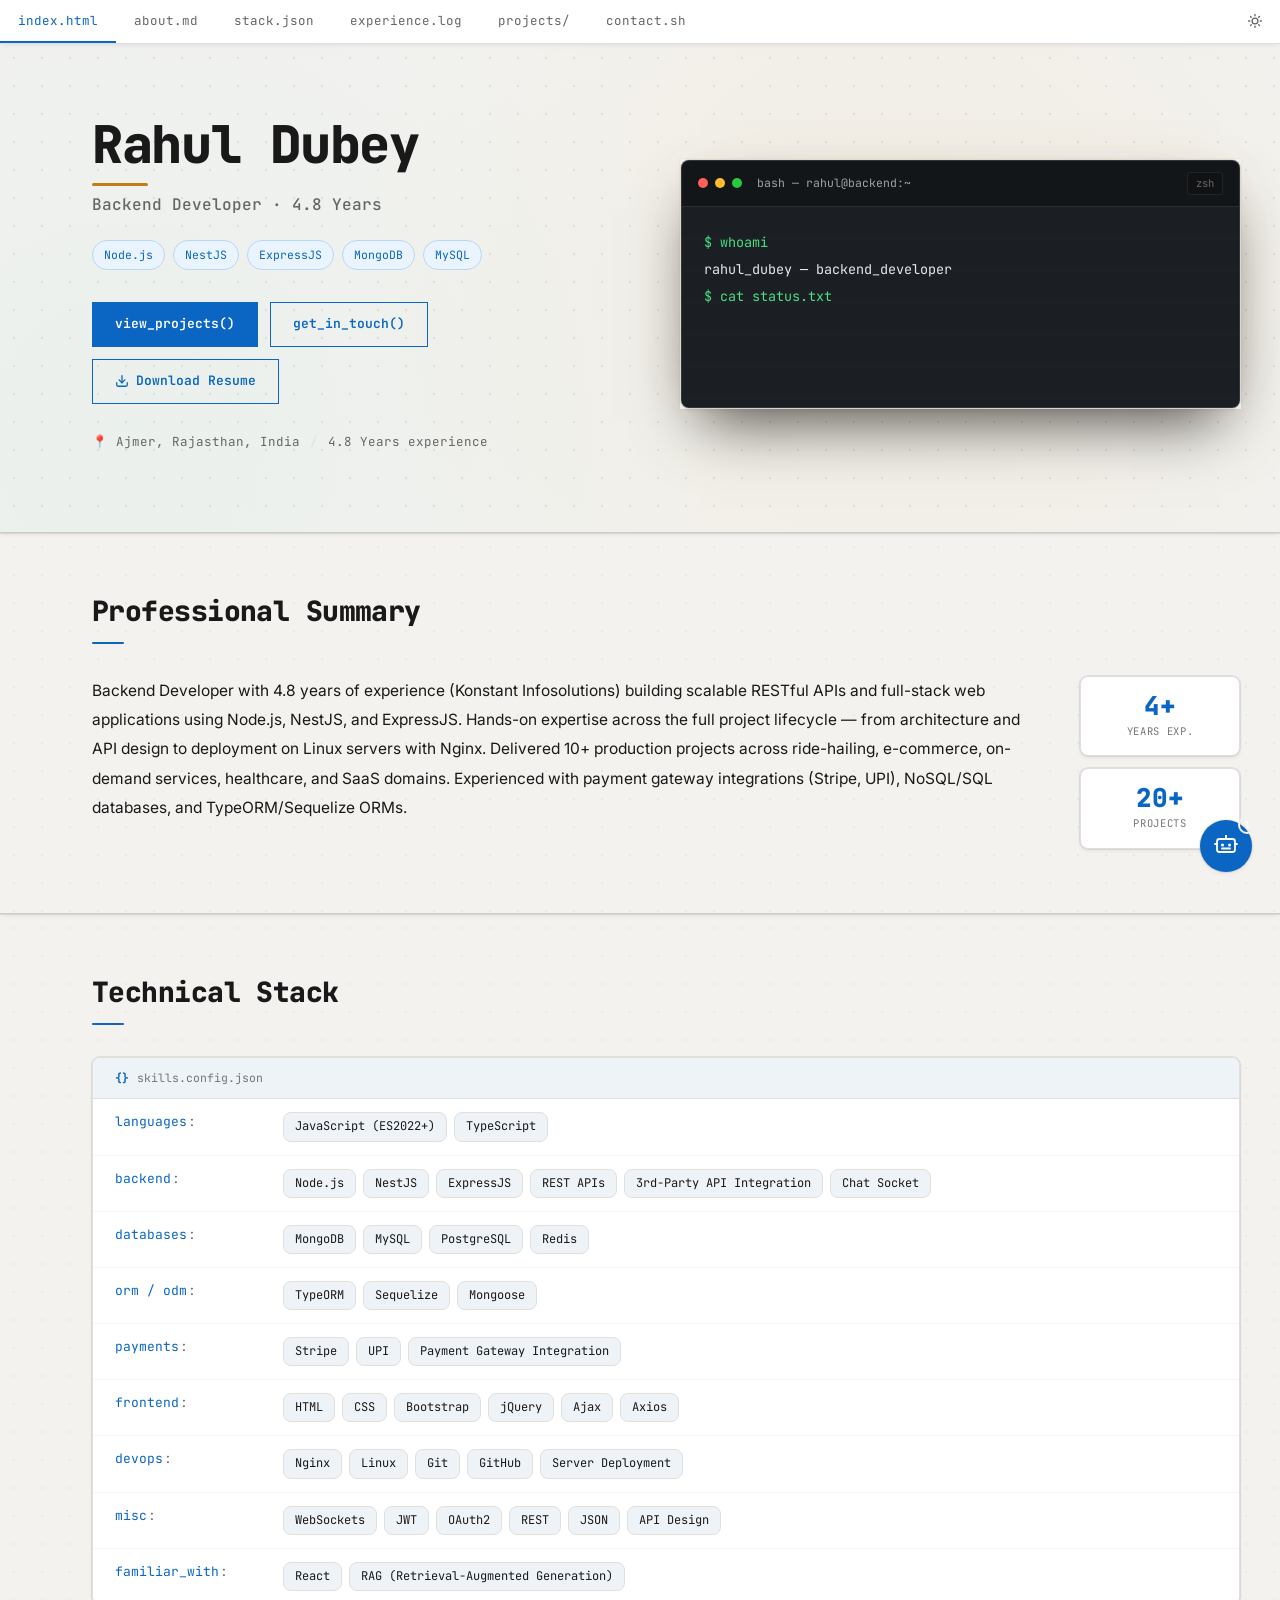
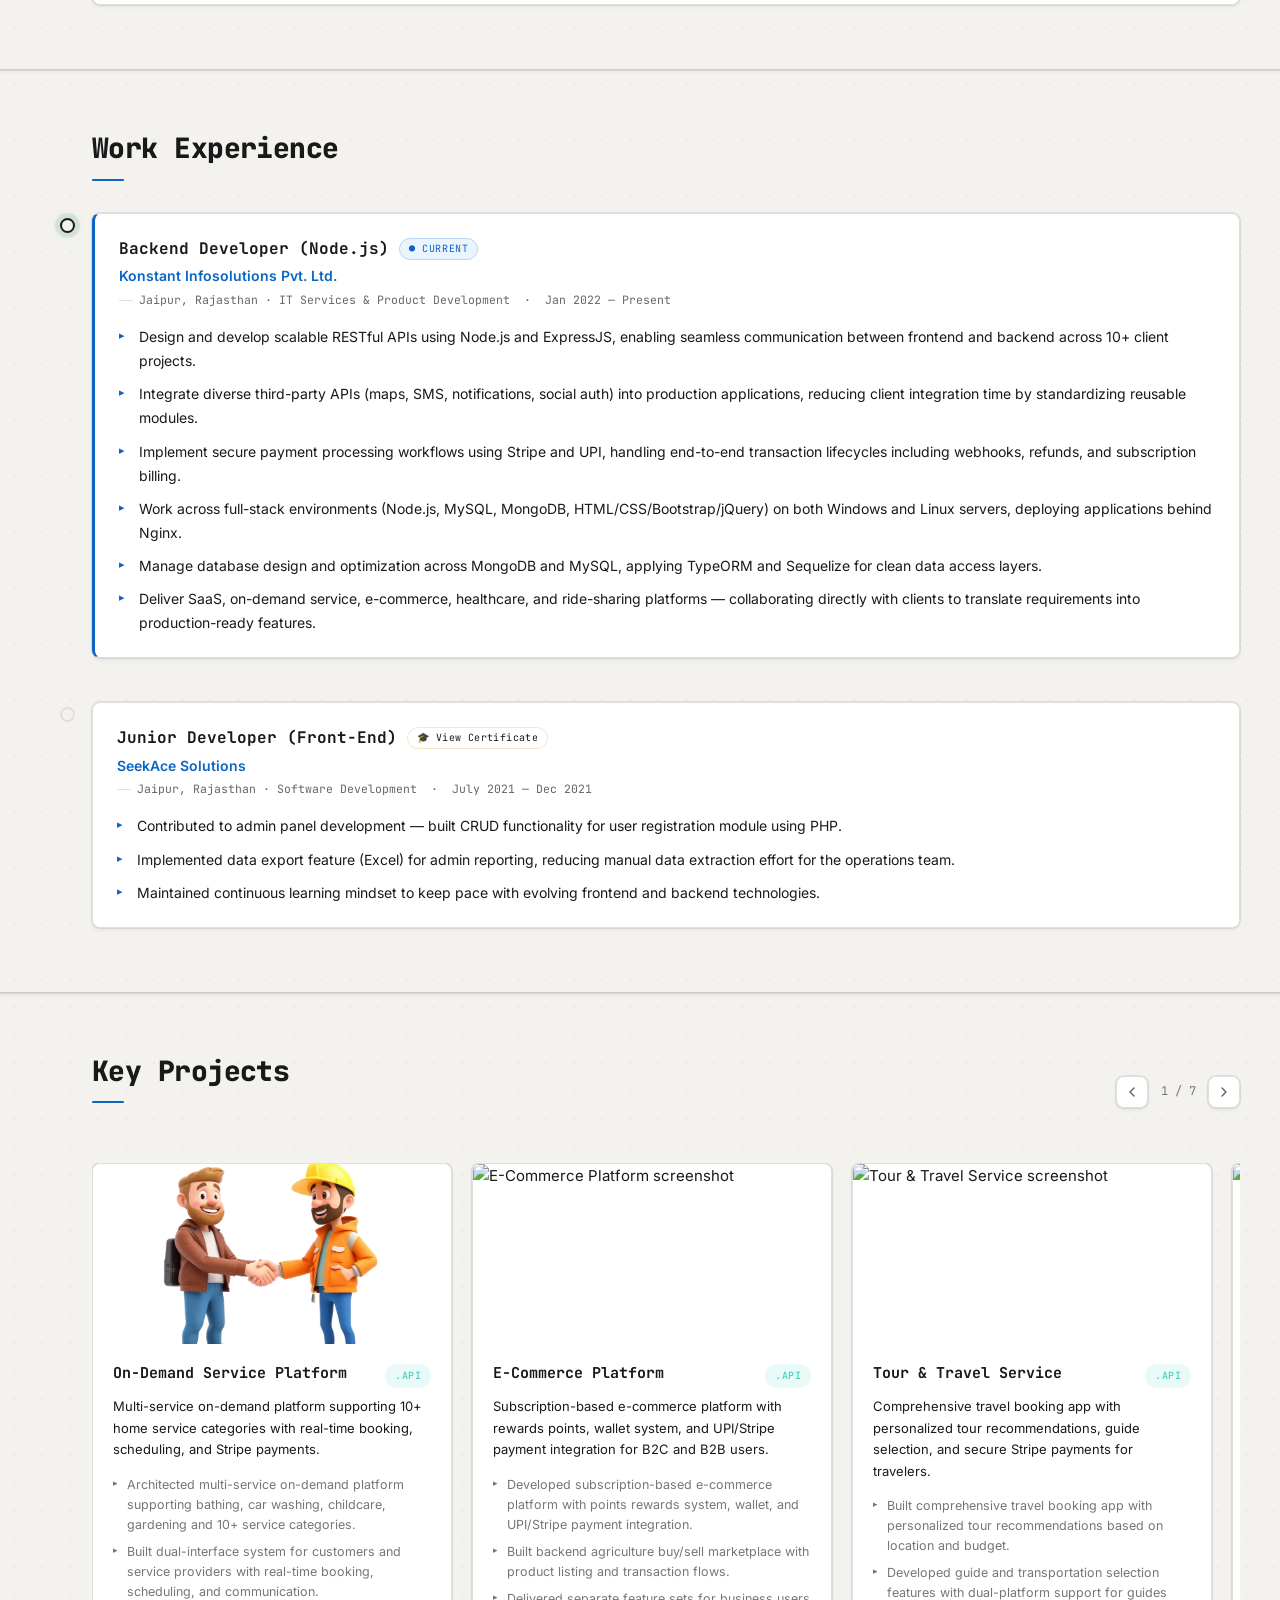
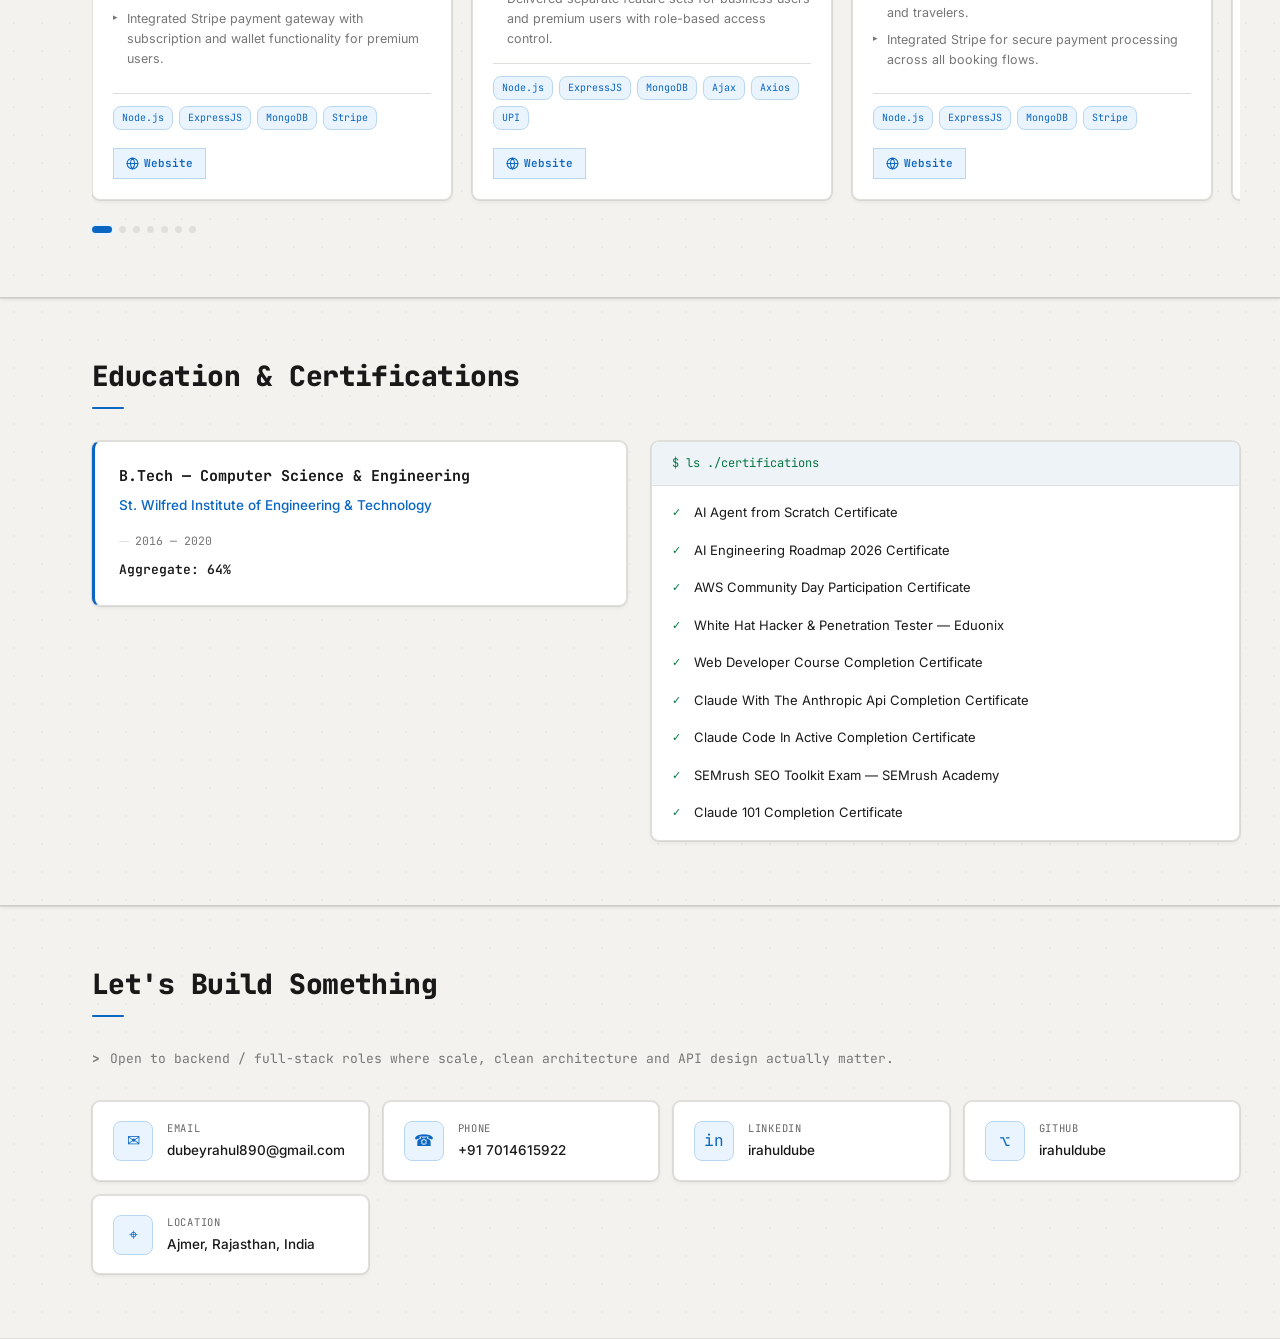
==== commit e0838bd7: "feat(theme): set light theme as default preference - Remove system color scheme detection from theme" ====
--- a/index.html
+++ b/index.html
@@ -13,7 +13,7 @@
 <script>
   // Prevent FOUC - apply theme before styles render
   (function() {
-    const theme = localStorage.getItem('theme') || (window.matchMedia('(prefers-color-scheme: dark)').matches ? 'dark' : 'light');
+    const theme = localStorage.getItem('theme') || 'light';
     if (theme === 'dark') {
       document.documentElement.setAttribute('data-theme', 'dark');
     }
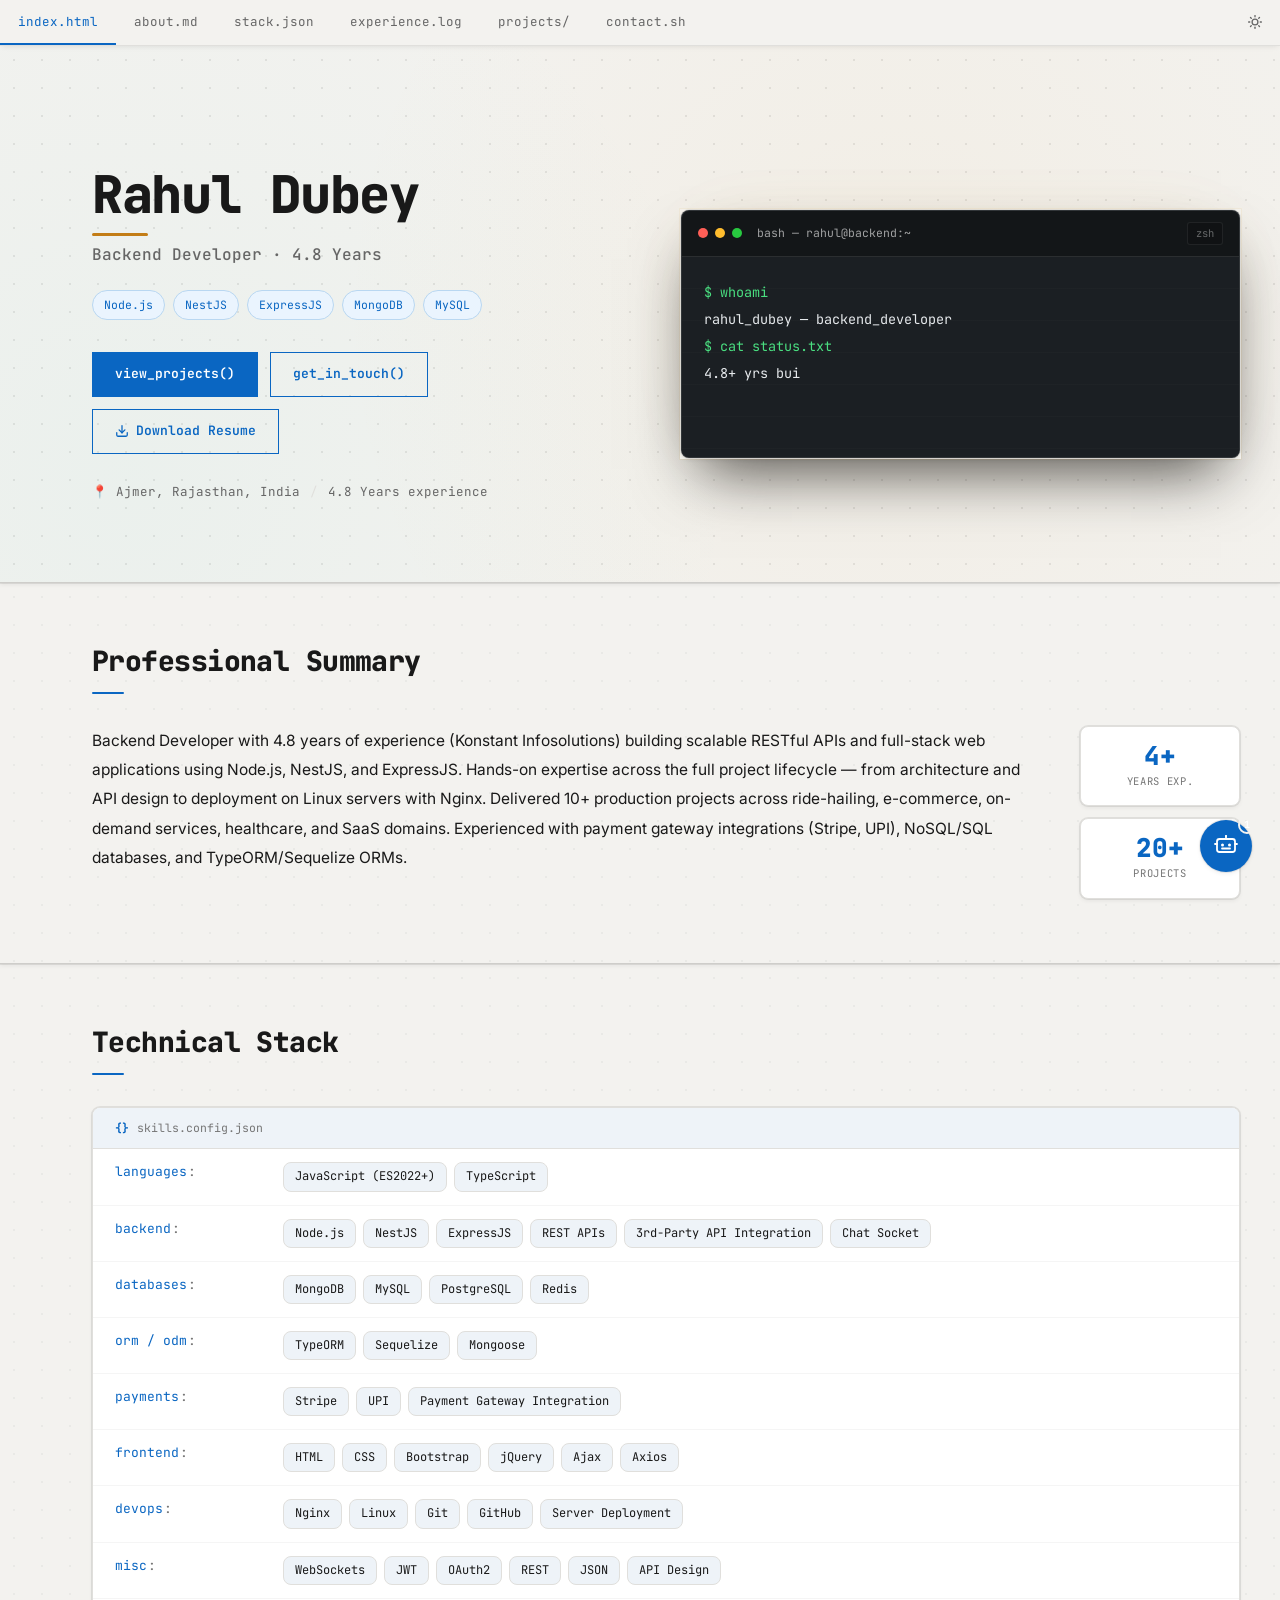
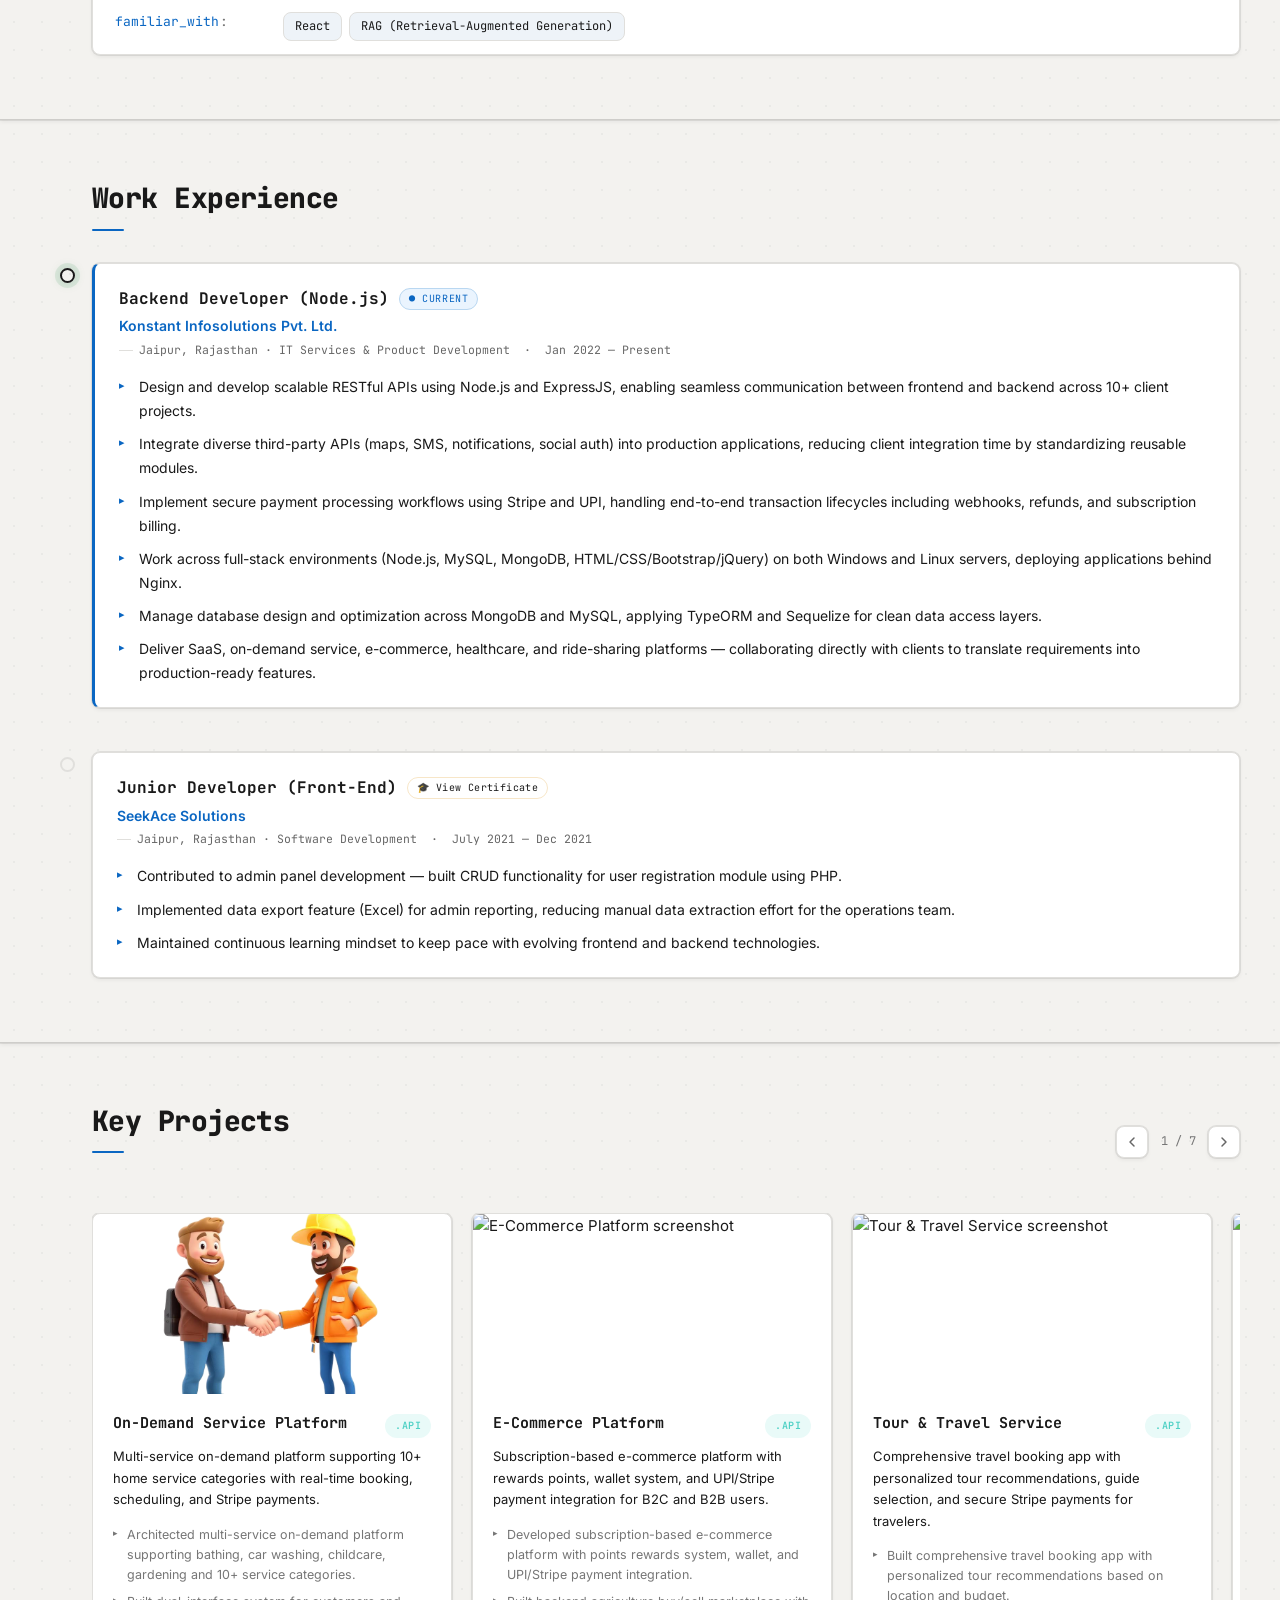
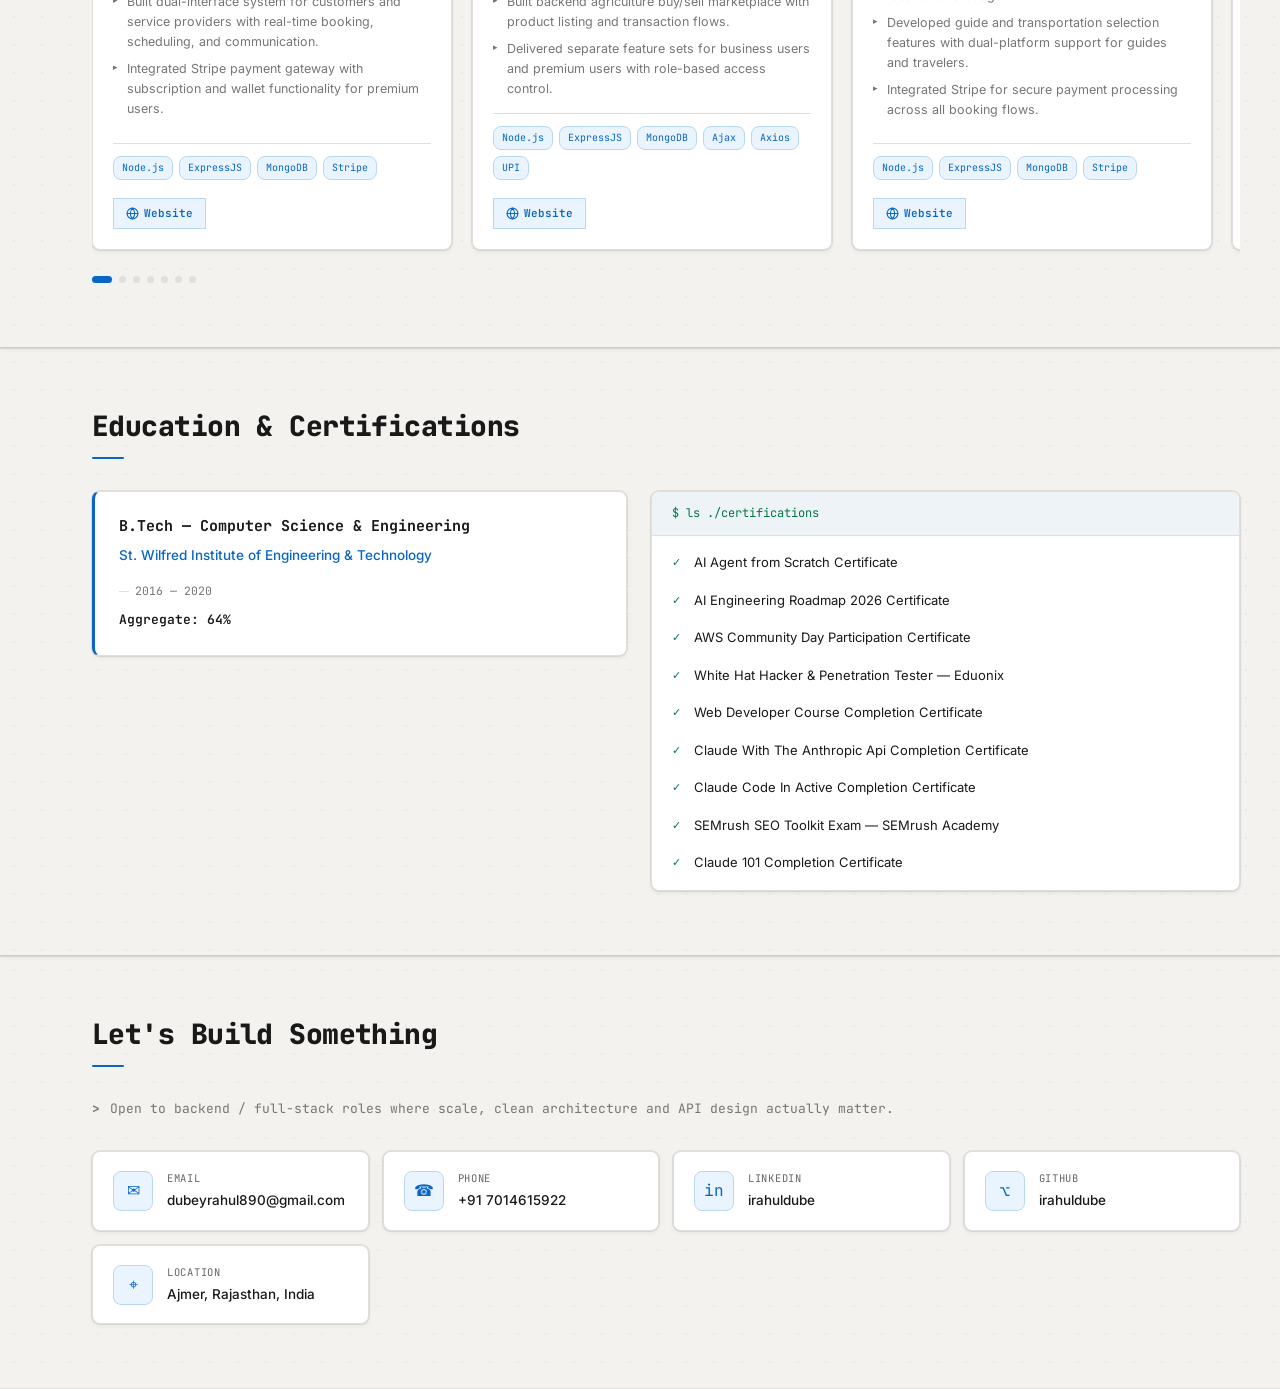
==== commit 6ff71b7e: "feat(ui): add scroll-triggered tabbar background effect - Make tabbar background transparent initial" ====
--- a/index.html
+++ b/index.html
@@ -33,7 +33,9 @@
 
 <div class="app" id="app">
   <!-- ============ MOBILE TOPBAR ============ -->
-  <header class="topbar">
+  <header class="topbar" style="
+    background-color: aliceblue;
+">
     <span class="topbar-title">i<span class="accent">rahuldube</span></span>
     <a class="topbar-cta" href="#contact">Contact</a>
   </header>
--- a/css/main-style.css
+++ b/css/main-style.css
@@ -227,12 +227,17 @@
 
 .tabbar{
   display:flex;
-  background:var(--surface);
+  background:transparent;
   border-bottom:1px solid var(--border);
   position:sticky; top:0; z-index:40;
   overflow-x:auto;
   scrollbar-width:none;
   box-shadow:0 2px 6px -2px rgba(0,0,0,.10);
+  min-height:46px;
+  transition: background-color .2s ease;
+}
+.tabbar.scrolled{
+  background:#F0F8FF;
 }
 .tabbar::-webkit-scrollbar{ display:none; }
 .tab{
@@ -278,7 +283,11 @@
   display: block;
 }
 
-.editor-body{ background:var(--bg); }
+.editor-body{ 
+  background:var(--bg);
+  display:flex;
+  flex-direction:column;
+}
 
 /* =========================================================
    SECTION SHARED BACKGROUND — matches hero dot-grid style
@@ -286,7 +295,7 @@
 .section{
   display:flex;
   border-bottom:1px solid var(--border);
-  scroll-margin-top:46px;
+  scroll-margin-top:60px;
   position:relative;
   overflow:hidden;
   box-shadow:var(--shadow-card);
@@ -450,7 +459,7 @@
   grid-template-columns:1fr 1.05fr;
   gap:56px;
   align-items:center;
-  padding-top:72px;
+  padding-top:120px;
   padding-bottom:80px;
 }
 
